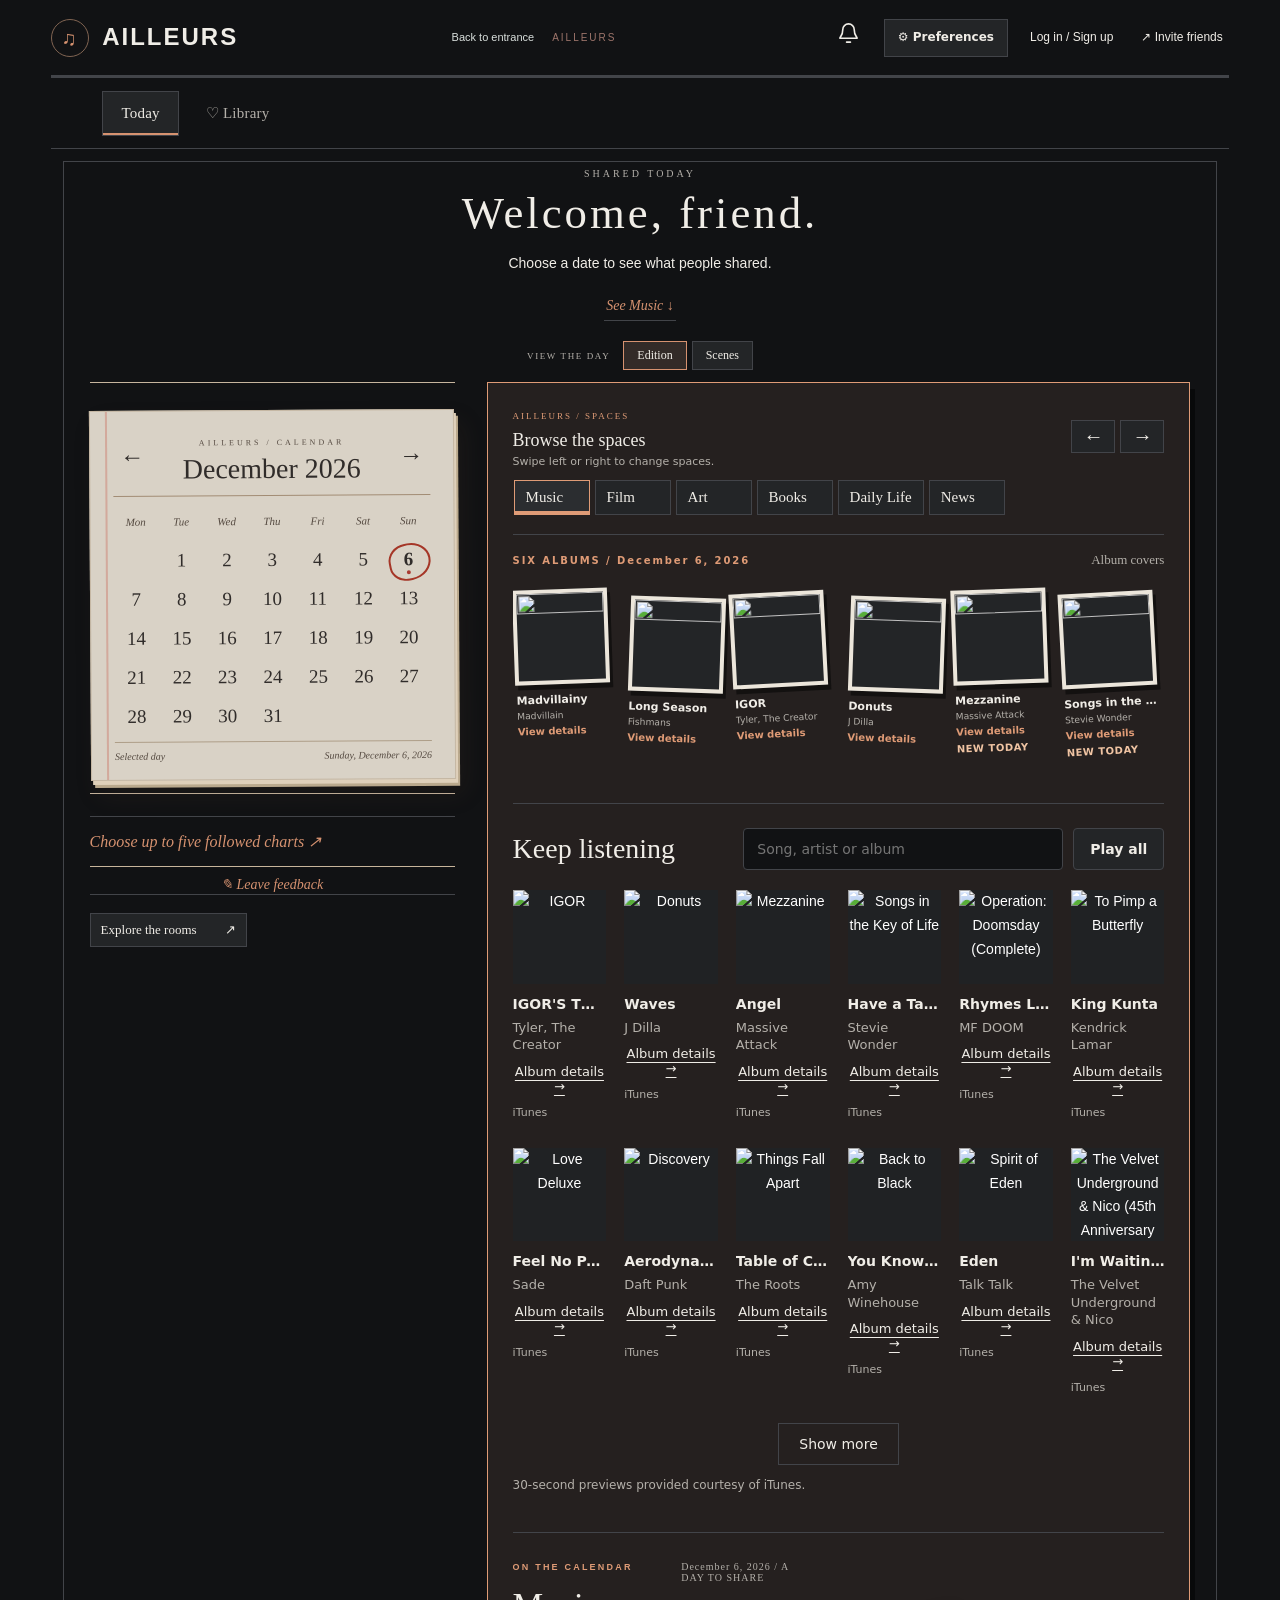
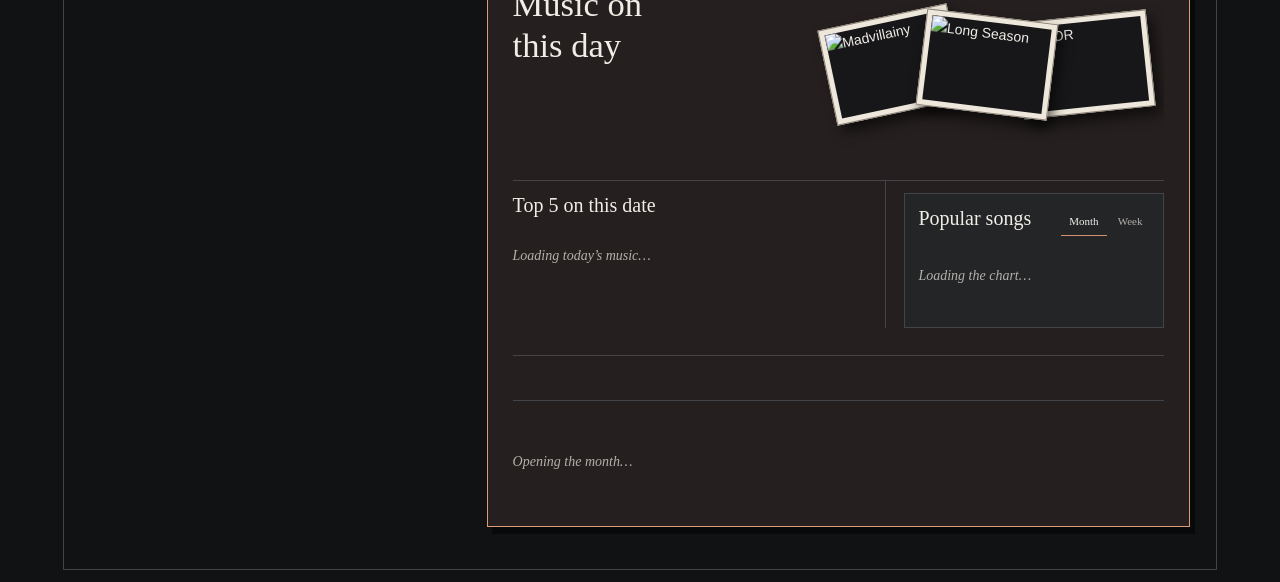
==== index.html @ 050ce7bd "Unify music video playback, retain reading controls, and fix Chinese recording search" ====
<!doctype html>
<html lang="en">
<head>
  <meta charset="UTF-8">
  <meta name="viewport" content="width=device-width,initial-scale=1">
  <meta name="theme-color" content="#130f0e">
  <meta name="description" content="AILLEURS：Share music and conversations today.">
  <title>AILLEURS</title>
  <link rel="stylesheet" href="src/style.css?v=20261029a">
  <link rel="stylesheet" href="src/community-v2.css?v=20261029b">
  <link rel="stylesheet" href="src/music-rooms.css?v=20261030a">
  <link rel="stylesheet" href="src/appearance.css?v=20261029c">
  <link rel="stylesheet" href="src/music-extras.css?v=20261030a">
  <link rel="stylesheet" href="src/site-tools.css?v=20261029f">
  <link rel="stylesheet" href="src/site-navigation.css?v=20261119g">
  <link rel="stylesheet" href="src/listen.css?v=20261118c">
  <link rel="stylesheet" href="src/editorial.css?v=20261101a">
  <link rel="stylesheet" href="src/dark.css?v=20261101c">
  <link rel="stylesheet" href="src/ink.css?v=20261107a">
<link rel="stylesheet" href="src/palette.css?v=20261119a">
  <link rel="stylesheet" href="src/editorial-detail.css?v=20261119g">
  <link rel="stylesheet" href="src/work-research.css?v=20261117a">
  <link rel="stylesheet" href="src/share-previews.css?v=20261118a">
  <link rel="stylesheet" href="src/news.css?v=20261117a">
  <link rel="stylesheet" href="src/music-refinements.css?v=20261120a">
</head>
<body>
  <div class="site-shell">
    <header class="header">
      <a class="brand" href="./" aria-label="AILLEURS home"><span class="brand-mark">♫</span><span>AILLEURS</span></a>
      <nav aria-label="Main navigation"><button id="space-select" class="nav-space" type="button">Back to entrance</button><span id="current-space-label">AILLEURS</span></nav>
      <div class="header-actions"><button class="notification-bell" id="notification-bell" type="button" aria-label="Notifications" title="Notifications"><span aria-hidden="true">♩</span><b id="notification-count" hidden>0</b></button><details class="site-preferences" id="site-preferences"><summary>⚙ Preferences</summary><div class="site-preferences-panel"><strong>Settings</strong><button class="quiet-action" id="preferences-account" type="button">Account &amp; playback</button><label class="site-language">Language <select id="site-language" aria-label="Website language"><option value="en">English</option><option value="zh">中文</option></select></label><button class="quiet-action" id="site-guide-open" type="button">How to use</button></div></details><button class="quiet-action" id="account-button" type="button">Log in / Sign up</button><button class="quiet-action" id="share-site" type="button">↗ <span>Invite friends</span></button></div>
    </header>
    <nav id="site-quick-nav" class="site-quick-nav" aria-label="Main sections"><button type="button" data-go="welcome">Today</button><button type="button" data-go="explore">♡ Library</button></nav>

    <section class="hero" aria-labelledby="hero-title">
      <div class="hero-copy">
        <p class="eyebrow"><span class="live-dot"></span> YOUR DAILY LISTENING ROOM</p>
        <h1 id="hero-title">Give today<br>its own song<span class="period">.</span></h1>
        <p>Choose a few songs each day and exchange a little feeling.<br>Together, turn ordinary days into an album.</p>
        <div class="hero-actions"><button id="open-upload" class="primary-button" type="button"><span>＋</span> Share a song <span>↗</span></button><a href="#today">Hear everyone’s day ↗</a></div>
        <span class="hero-caption">DAILY PICKS. HUMAN CONNECTIONS.</span>
      </div>
      <div class="hero-art" aria-hidden="true"><div class="turntable"><div class="turntable-top">AILLEURS / HIGH FIDELITY <span>STEREO ↗</span></div><div class="disc"><div class="disc-label"><small>EIGHT PER CHART · EVERY DAY</small><strong>AILLEURS</strong><small>33 ⅓ RPM</small></div></div><div class="tonearm"><i></i></div><div class="turntable-foot"><span>● EIGHT PER CHART. EVERY DAY.</span><span class="waveform">▁▃▆▂▇▂▄▆▂▃▅▁▅▇▃</span></div></div><div class="turntable-caption">● A few songs each, one shared day.</div></div>
    </section>

    <div class="ritual-bar"><span><i class="mini-disc"></i> OUR LITTLE LISTENING ROOM</span><p>One date, some friends, their favorite songs.</p><span>Updated daily · played again anytime ↗</span></div>

    <section id="welcome" class="welcome" aria-labelledby="welcome-title"><div class="welcome-heading"><p class="welcome-eyebrow">SHARED TODAY</p><h1 id="welcome-title">Welcome, <span id="welcome-name">friend</span>.</h1><p>Choose a date to see what people shared.</p><button id="jump-to-songs" class="jump-to-songs" type="button">See Music ↓</button><div class="display-mode-switch" role="group" aria-label="Choose display style"><span>VIEW THE DAY</span><button type="button" data-layout-choice="edition" aria-pressed="true">Edition</button><button type="button" data-layout-choice="scenes" aria-pressed="false">Scenes</button></div></div><div class="calendar-layout"><aside id="follow-chart-left" class="follow-chart-side" aria-label="First followed chart"></aside><div class="paper-calendar"><div class="paper-calendar-head"><button id="calendar-prev" type="button" aria-label="Previous month">←</button><div><small>AILLEURS / CALENDAR</small><h2 id="calendar-month"></h2></div><button id="calendar-next" type="button" aria-label="Next month">→</button></div><div id="calendar-grid" class="calendar-grid" aria-label="Choose a date"></div><div class="calendar-foot"><span>Selected day</span><span id="calendar-picked"></span></div></div><aside id="follow-chart-right" class="follow-chart-side" aria-label="Second followed chart"></aside></div><div id="calendar-day-preview" class="calendar-day-preview" aria-live="polite"></div><details id="calendar-follow-controls" class="calendar-follow-controls"></details><button id="calendar-feedback" class="calendar-feedback" type="button">✎ Leave feedback</button><button id="start-day" class="start-day" type="button">Explore the rooms <span>↗</span></button></section>
    <section id="taxi-lobby" class="taxi-lobby" aria-label="Choose a room" hidden><img src="taxi-driver.png" alt="Taxi Driver film still" class="taxi-image"><div class="taxi-shade"></div><div class="taxi-date"><small>AILLEURS / TODAY</small><strong id="lobby-date"></strong></div><div class="taxi-mirror"><small>CHOOSE A ROOM</small><button type="button" data-space="music">Music <span>Charts &amp; private groups ↗</span></button><button type="button" data-space="news">News <span>Recent stories ↗</span></button><button type="button" data-space="daily">Daily Life <span>Open the diary ↗</span></button><button type="button" data-space="film">Film <span>Open the screen ↗</span></button><button type="button" data-space="art">Art <span>Open the studio ↗</span></button><button type="button" data-space="books">Books <span>Open the shelf ↗</span></button></div><button id="lobby-settings" class="lobby-settings" type="button">⚙ Your entrance</button><div id="lobby-frame-credit" class="lobby-frame-credit"></div><button id="lobby-back" type="button" class="lobby-back">← Back to calendar</button></section>
    <section id="following-screen" class="collection-screen" aria-labelledby="following-title" hidden><div class="collection-heading"><small>YOUR AILLEURS</small><h1 id="following-title">Following</h1><p>People and charts you follow, with your own posts below.</p></div><div id="following-content" class="collection-content"></div></section>
    <section id="explore-screen" class="collection-screen" aria-labelledby="explore-title" hidden><div class="collection-heading"><small>YOUR MUSIC & THE WHOLE COLLECTION</small><h1 id="explore-title">Library</h1><p>Keep the songs you like, and browse every public share.</p></div><div id="explore-content" class="collection-content"></div></section>
    <section id="music-hub" class="music-hub" aria-labelledby="music-hub-title" hidden><div class="music-hub-heading"><div><small>MUSIC / THE INDEX</small><h1 id="music-hub-title">Music charts &amp; groups.</h1><p id="music-hub-date"></p><div class="music-hub-help">Open All Music, explore a category, or create a private group for your friends.</div></div><div class="hub-actions"><button id="hub-back" type="button">← Back to rooms</button><button id="hub-create-category" type="button">＋ New category</button><button id="hub-create-group" type="button">＋ Create a private group</button><button id="hub-join-group" type="button">Join with code ↗</button></div></div><div id="music-hub-total" class="music-hub-total"></div><div class="hub-middle-grid"><div id="music-hub-follows" class="music-hub-follows"></div><div id="music-hub-playlist" class="music-hub-playlist"></div></div><div id="music-hub-groups" class="music-hub-groups"></div><details id="music-hub-categories" class="music-hub-categories"><summary>Explore all music categories <span>＋</span></summary><div id="music-hub-category-grid" class="music-hub-category-grid"></div></details></section>
    <section id="playlists-screen" class="playlists-screen" aria-labelledby="playlists-title" hidden>
      <div class="playlist-heading"><div><small>AILLEURS / THE LONG PLAY</small><h1 id="playlists-title">Playlists stay.</h1><p>A collection for more than one day. Find a list, then copy any song into your own app.</p></div><div class="playlist-heading-actions"><button id="playlists-back" type="button">← Music charts</button><button id="playlist-create" type="button">＋ Share a playlist</button></div></div>
      <div id="playlist-filters" class="playlist-filters"></div><p id="playlist-status" class="playlist-status"></p><div id="playlist-list" class="playlist-list"></div>
      <div id="playlist-detail" class="playlist-detail" hidden></div>
    </section>
    <section id="music-gallery" class="music-gallery" aria-labelledby="music-gallery-title" hidden><div class="gallery-heading"><div><small>MUSIC / AILLEURS</small><h1 id="music-gallery-title">MUSIC SO GOOD,<br>EVEN DEVIL MAY CRY</h1><p id="music-gallery-date"></p></div><button id="music-back-lobby" type="button">← Back to rooms</button></div><div class="board-period" aria-label="Music chart period"><button id="music-period-today" class="selected" type="button">Today</button><button id="music-period-all" type="button">All-time</button></div><div id="music-top-visual" class="music-top-visual"></div><div id="music-top-rest" class="music-top-rest"></div><div class="gallery-actions"><button id="music-gallery-all" class="outline-button" type="button">View all songs today ↗</button><button id="music-gallery-post" class="primary-button" type="button">＋ Share a song</button></div></section>
    <section id="group-screen" class="group-screen" aria-labelledby="group-screen-title" hidden><div id="group-stage" class="group-stage"><div class="group-stage-shade"></div><div class="group-stage-content"><small>AILLEURS / PRIVATE MUSIC GROUP</small><h1 id="group-screen-title"></h1><p id="group-stage-date"></p><div class="group-stage-actions"><button id="group-back" type="button">← Music rooms</button><button id="group-copy-code" type="button">Copy group code</button><button id="group-art-open" type="button">Design this room</button><button id="group-playlists" type="button">Group playlists ↗</button></div></div></div><div class="group-board"><div class="group-board-heading"><div><small>ONLY MEMBERS CAN SEE THIS ROOM</small><h2 id="group-board-title">Today’s Top 3</h2></div><div class="group-board-actions"><div class="board-period" aria-label="Group chart period"><button id="group-period-today" class="selected" type="button">Today</button><button id="group-period-all" type="button">All-time</button></div><button id="group-toggle-list" type="button">View all songs ↗</button></div></div><div id="group-top-three" class="group-top-three"></div><div id="group-song-list" class="group-song-list" hidden></div><div class="gallery-actions"><button id="group-share-song" class="primary-button" type="button">＋ Share a song</button></div></div></section>
    <section id="forum-rank" class="forum-rank" aria-labelledby="forum-rank-title" hidden><div class="forum-heading"><div><small>FORUM / AILLEURS</small><h1 id="forum-rank-title">Today in conversation</h1><p id="forum-rank-date"></p></div><button id="forum-back-lobby" type="button">← Back to rooms</button></div><div id="forum-top-three" class="forum-top-three"></div><div class="gallery-actions"><button id="forum-rank-all" class="outline-button" type="button">View all forums today ↗</button><button id="forum-rank-post" class="primary-button" type="button">＋ Start a forum</button></div></section>

    <main id="today" class="content-layout">
      <section class="feed-section" aria-labelledby="feed-title">
        <div class="section-heading"><div><span class="kicker">TODAY'S COLLECTION</span><h2 id="feed-title">Today’s songs <span class="collection-dot">●</span></h2></div><div class="date-actions"><button id="previous-day" type="button" aria-label="Previous day">‹</button><input id="date" type="date" aria-label="Choose a date"><button id="next-day" type="button" aria-label="Next day">›</button></div></div>
        <div id="week-rail" class="week-rail" aria-label="Week dates"></div>
        <div class="feed-toolbar"><span><strong id="song-count">0</strong> <span id="song-count-unit">selected</span> <span class="divider">|</span> <span id="feed-subtitle">Songs with the most support today</span></span><label id="feed-search" class="search-box hidden">⌕ <input id="search" type="search" placeholder="Search songs / artists" aria-label="Search songs or artists"></label></div>
        <p id="status" class="status" role="status" aria-live="polite"></p>
        <div id="song-list" class="song-list"></div>
        <div class="feed-switch"><button id="show-all-songs" class="outline-button" type="button">View all songs today ↗</button><button id="show-top-songs" class="outline-button hidden" type="button">← Back to Top 5</button><button id="music-post" class="primary-button" type="button">＋ Share a song</button></div>
        <div id="empty" class="empty" hidden><div class="empty-record">♫</div><h3>No one has dropped the needle yet.</h3><p>Share a song you want everyone to hear today.</p><button id="open-upload-empty" class="outline-button" type="button">＋ Share a song</button></div>
      </section>
      <aside class="sidebar"><div class="side-card"><div class="side-heading">♫ <strong>About this room</strong><span>VOL. 001</span></div><p>Songs and conversations from this day.</p><div class="rule"><b>01</b><span>Eight songs per chart, per day.</span></div><div class="rule"><b>02</b><span>Just a title is enough to share.</span></div><div class="rule"><b>03</b><span>Listen, react, or join the conversation.</span></div></div><div class="side-card subtle"><strong>Share this day</strong><p>Send this page to a friend.</p><button id="share-date" class="outline-button" type="button">Copy today’s link ↗</button></div></aside>
    </main>

    <section id="generic-feed" class="generic-feed" aria-labelledby="generic-feed-title" hidden><div class="section-heading"><div><span id="generic-kicker" class="kicker">TODAY ON DISPLAY</span><h2 id="generic-feed-title">Today’s picks</h2></div><div class="date-actions"><button id="generic-previous-day" type="button" aria-label="Previous day">‹</button><input id="generic-date" type="date" aria-label="Choose a date"><button id="generic-next-day" type="button" aria-label="Next day">›</button></div></div><div id="generic-week-rail" class="week-rail" aria-label="Week dates"></div><div class="generic-toolbar"><span id="generic-count">0 posts</span><span id="generic-sort-note">Ranked by support today</span></div><p id="generic-status" class="status" role="status"></p><div id="generic-list" class="generic-list"></div><div id="generic-empty" class="generic-empty" hidden><strong>Be the first to share today.</strong><p>Only a title is required. A photo and note are optional.</p></div><div class="generic-actions"><button id="generic-all" class="outline-button" type="button">View all posts today ↗</button><button id="generic-top" class="outline-button" type="button" hidden>← Back to today’s Top</button><button id="generic-post" class="primary-button" type="button">＋ Share something</button></div></section>
    <button id="floating-post" class="floating-post" type="button" hidden>＋ Post</button>

    <section id="how" class="how"><p class="kicker">HOW IT WORKS</p><h2>One song can mark a day.</h2><div class="how-grid"><div><b>01 / Sign up</b><p>Set a six-digit ID, password, and nickname; log in with them on another device.</p></div><div><b>02 / Share</b><p>Only the title is required. Add audio, a link, a photo, or a note if you like.</p></div><div><b>03 / Connect</b><p>Friends can comment, share photos, or use six reactions.</p></div></div></section>
    <footer><span>AILLEURS</span><span>Respect creators and platform licenses · Free storage is limited</span></footer>
  </div>

  <dialog id="auth-dialog" aria-labelledby="auth-title"><form id="auth-form"><div class="dialog-head"><div><p class="kicker">YOUR LISTENING IDENTITY</p><h2 id="auth-title">Join AILLEURS</h2></div><button id="close-auth" type="button" aria-label="Close sign-up">×</button></div><p class="dialog-intro">Choose a six-digit ID, password, and nickname. Use the same ID and password on another device. Passwords cannot be recovered by email.</p><div class="auth-tabs"><button id="show-signup" type="button" class="selected">Sign up</button><button id="show-signin" type="button">Log in</button></div><label id="nickname-field">Nickname<input name="nickname" maxlength="30" placeholder="What should friends call you?"></label><label>Six-digit ID<input name="login_id" inputmode="numeric" pattern="[0-9]{6}" required maxlength="6" autocomplete="username" placeholder="For example, 083527"></label><label>Password<input name="password" type="password" required minlength="8" autocomplete="new-password" placeholder="At least 8 characters; keep it safe"></label><p id="auth-error" class="form-error" role="alert"></p><div class="form-actions"><button id="submit-auth" class="primary-button" type="submit">Create account ↗</button></div></form></dialog>
  <dialog id="profile-dialog" aria-labelledby="profile-title"><form id="profile-form"><div class="dialog-head"><div><p class="kicker">YOUR ACCOUNT</p><h2 id="profile-title">Your profile</h2></div><button id="close-profile" type="button" aria-label="Close">×</button></div><label>Nickname<input name="nickname" required maxlength="30" placeholder="What should friends call you?"></label><label>Preferred music service<select name="preferred_platform"><option value="soundcloud">SoundCloud</option><option value="qq">QQ Music</option><option value="netease">NetEase Music / 网易云</option><option value="spotify">Spotify</option><option value="apple">Apple Music</option></select></label><p class="dialog-intro">Your choice appears beside YouTube and Bilibili when you browse songs.</p><p id="profile-error" class="form-error" role="alert"></p><div class="form-actions"><button id="sign-out" class="ghost-button" type="button">Log out</button><button id="save-profile" class="primary-button" type="submit">Save changes ↗</button></div></form></dialog>
  <dialog id="upload-dialog" aria-labelledby="dialog-title"><form id="upload-form"><div class="dialog-head"><div><p class="kicker">ADD TO TODAY'S COLLECTION</p><h2 id="dialog-title">Share a song</h2></div><button id="close-dialog" type="button" aria-label="Close">×</button></div><p class="dialog-intro">Eight songs per category and language chart each day. Only the title is required.</p><label>Song title<input name="title" required maxlength="100" placeholder="A song for today"></label><label>Artist<input name="artist" maxlength="100" placeholder="Singer / creator"></label><label>Album<input name="album" maxlength="120" placeholder="Album or single"></label><label>Your note<textarea name="note" maxlength="500" rows="3" placeholder="Add a thought, or edit the suggested context"></textarea></label><details class="upload-genres"><summary>Music categories (optional · choose up to 3)</summary><p>Leave this alone for Other. A song can appear in more than one chart.</p><div class="genre-check-grid"><label><input type="checkbox" name="genres" value="pop"> Pop</label><label><input type="checkbox" name="genres" value="rock"> Rock</label><label><input type="checkbox" name="genres" value="hiphop"> Hip-Hop &amp; Rap</label><label><input type="checkbox" name="genres" value="electronic"> Electronic</label><label><input type="checkbox" name="genres" value="rnb"> R&amp;B / Soul</label><label><input type="checkbox" name="genres" value="jazz"> Jazz</label><label><input type="checkbox" name="genres" value="classical"> Classical</label><label><input type="checkbox" name="genres" value="soundtrack"> Soundtrack</label><label><input type="checkbox" name="genres" value="chinese"> Chinese Music</label><label><input type="checkbox" name="genres" value="instrumental"> Instrumental</label><label><input type="checkbox" name="genres" value="folk"> Folk</label><label><input type="checkbox" name="genres" value="kpop"> K-Pop</label><label><input type="checkbox" name="genres" value="indie"> Indie</label><label><input type="checkbox" name="genres" value="other" checked> Other</label></div></details><label>Language chart<select name="language"><option value="other_language">Other languages</option><option value="mandarin">Chinese</option><option value="english">English</option><option value="japanese">Japanese</option><option value="korean">Korean</option></select></label><div class="source-choice"><label><input type="radio" name="source" value="none" checked> Title only</label><label><input type="radio" name="source" value="file"> Upload audio</label><label><input type="radio" name="source" value="link"> Music or video link</label></div><div id="file-field" class="file-field hidden"><label>Audio file<input id="audio-file" type="file" name="file" accept="audio/mpeg,audio/mp4,audio/x-m4a,audio/ogg,audio/wav,audio/webm,.mp3,.m4a,.ogg,.wav,.webm"></label><small>Maximum 8 MB.</small></div><label id="link-field" class="hidden">Public music or video link<input type="url" name="url" placeholder="https://…"></label><label>Video to show here (YouTube or Bilibili; optional)<input type="url" name="video_url" placeholder="https://www.youtube.com/watch?v=…"></label><label>Cover or photo (optional; still images up to 15 MB, compressed before upload)<input type="file" name="cover" accept="image/jpeg,image/png,image/webp,image/gif"></label><p class="dialog-intro">Only upload audio and images you have permission to share publicly. GIFs must be under 1 MB.</p><p id="form-error" class="form-error" role="alert"></p><div class="form-actions"><button id="cancel-dialog" class="ghost-button" type="button">Cancel</button><button id="submit-song" class="primary-button" type="submit">Share</button></div></form></dialog>
  <dialog id="generic-post-dialog" aria-labelledby="generic-post-title"><form id="generic-post-form"><div class="dialog-head"><div><p class="kicker">ADD TO AILLEURS</p><h2 id="generic-post-title">Share</h2></div><button id="generic-post-close" type="button" aria-label="Close">×</button></div><p class="dialog-intro">Up to three forum posts per day. Only the title is required.</p><label id="generic-type-field" class="hidden">Post type<select name="post_type"><option value="question">Question</option><option value="discussion">Discussion</option><option value="debate">Debate</option></select></label><label><span id="generic-title-label">Name / title</span><input name="title" required maxlength="100" placeholder="Give this post a title"></label><label><span id="generic-creator-label">Creator (optional)</span><input name="creator" maxlength="100"></label><label>Note (optional)<textarea name="body" maxlength="2000" rows="5" placeholder="A title is enough; add your thoughts if you like"></textarea></label><label>Photo or meme (optional)<input name="image" type="file" accept="image/jpeg,image/png,image/webp,image/gif"></label><label>Related link (optional)<input name="source_url" type="url" placeholder="https://…"></label><p class="dialog-intro">Still images up to 15 MB are compressed before upload; GIFs must be under 1 MB. Share only content you have permission to post.</p><p id="generic-post-error" class="form-error" role="alert"></p><div class="form-actions"><button id="generic-post-cancel" type="button" class="ghost-button">Cancel</button><button id="generic-post-submit" type="submit" class="primary-button">Publish post ↗</button></div></form></dialog>
  <dialog id="generic-discussion-dialog" class="discussion-dialog" aria-labelledby="discussion-title"><div class="discussion-dialog-shell"><button id="generic-discussion-close" class="discussion-close" type="button" aria-label="Close discussion">×</button><div id="generic-discussion-body"></div></div></dialog>
  <dialog id="feedback-dialog" aria-labelledby="feedback-title"><form id="feedback-form"><div class="dialog-head"><div><p class="kicker">A NOTE TO AILLEURS</p><h2 id="feedback-title">Leave feedback</h2></div><button id="feedback-close" type="button" aria-label="Close feedback">×</button></div><p class="dialog-intro">Tell us what should feel better here. Your note is visible only to the site owner.</p><label>Your idea<textarea name="message" required minlength="3" maxlength="1000" rows="5" placeholder="What would you change or add?"></textarea></label><p id="feedback-error" class="form-error" role="alert"></p><div class="form-actions"><button id="feedback-cancel" class="ghost-button" type="button">Cancel</button><button id="feedback-submit" class="primary-button" type="submit">Send feedback ↗</button></div></form></dialog>
  <dialog id="music-discussion-dialog" class="discussion-dialog" aria-label="Song discussion"><div class="discussion-dialog-shell"><button id="music-discussion-close" class="discussion-close" type="button" aria-label="Close discussion">×</button><div id="music-discussion-body"></div></div></dialog>
  <div id="toast" class="toast" role="status" aria-live="polite"></div>
  <script src="config.js"></script>
  <script defer src="vendor/supabase.js"></script>
  <script defer src="src/main.js?v=20261119h"></script>
  <script defer src="src/music-search.js?v=20261120a"></script>
  <script defer src="src/music-video-player.js?v=20261120a"></script>
  <script defer src="src/music-catalog.js?v=20261120a"></script>
  <script defer src="src/music-composer.js?v=20261120a"></script>
  <script defer src="src/music-videos.js?v=20261120a"></script>
  <script defer src="src/listen.js?v=20261120a"></script>
  <script defer src="src/link-enrichment.js?v=20261120a"></script>
  <script defer src="src/song-research.js?v=20261120a"></script>
  <script defer src="src/song-photo-picker.js?v=20261119d"></script>
  <script defer src="src/work-research.js?v=20261117a"></script>
  <script defer src="src/share-previews.js?v=20261118a"></script>
  <script defer src="src/community-v2.js?v=20261120a"></script>
  <script defer src="src/social.js?v=20261118c"></script>
  <script defer src="src/music-rooms.js?v=20261117b"></script>
  <script defer src="src/appearance.js?v=20261109e"></script>
  <script defer src="src/playlists.js?v=20261109a"></script>
  <script defer src="src/notifications.js?v=20261030a"></script>
  <script defer src="src/categories.js?v=20261029f"></script>
  <script defer src="src/author-tools.js?v=20261118c"></script>
  <script defer src="src/site-language.js?v=20261117a"></script>
  <script defer src="src/site-guide.js?v=20261029f"></script>
  <script defer src="src/editorial-covers.js?v=20261119a"></script>
  <script defer src="src/album-themes.js?v=20261119d"></script>
  <script defer src="src/news.js?v=20261117e"></script>
  <script defer src="src/site-navigation.js?v=20261119h"></script>
  <script defer src="src/editorial-stories.js?v=20261119g"></script>
  <script defer src="src/editorial-detail.js?v=20261120a"></script>
</body>
</html>
---- src/style.css ----
:root{--bg:#101410;--panel:#192019;--panel2:#20291d;--line:#364331;--text:#edf0df;--muted:#a5af99;--accent:#d4e79c;--accent2:#9aae73;--serif:Georgia,"Noto Serif SC","Songti SC",serif}*{box-sizing:border-box}html{scroll-behavior:smooth}body{margin:0;background:radial-gradient(ellipse 52% 35% at 84% 23%,#2b362615,transparent 80%),var(--bg);color:var(--text);font:14px/1.7 Arial,"PingFang SC","Microsoft YaHei",sans-serif}button,input,textarea{font:inherit}button{cursor:pointer}button:disabled{opacity:.5;cursor:wait}a{color:inherit;text-decoration:none}a:hover,button:hover{color:var(--accent)}a:focus-visible,button:focus-visible,input:focus-visible,textarea:focus-visible{outline:2px solid var(--accent);outline-offset:3px}.site-shell{max-width:1470px;margin:auto;padding:0 clamp(20px,5.2vw,80px)}.header{height:88px;display:flex;align-items:center;justify-content:space-between;border-bottom:1px solid #82957535;gap:24px}.brand{display:flex;gap:13px;align-items:center;font-size:24px;font-weight:700;letter-spacing:2px;line-height:1.1;white-space:nowrap}.brand small{display:block;font-size:9px;font-weight:400;letter-spacing:2.8px;margin-top:5px}.brand-mark{width:38px;height:38px;border:1px solid var(--accent2);border-radius:50%;display:grid;place-items:center;color:var(--accent);font-size:20px}.header nav{height:100%;display:flex;align-items:center;gap:48px;font-size:12px}.header nav a{height:100%;display:flex;align-items:center;color:#b4bbaa;position:relative}.header nav a.active{color:var(--text)}.header nav a.active:after{content:"";position:absolute;bottom:0;left:30%;right:30%;height:3px;background:var(--accent)}.quiet-action{background:none;border:0;color:#c3ccbb;font-size:12px;white-space:nowrap}.hero{min-height:450px;display:grid;grid-template-columns:1fr 1fr;align-items:center;gap:28px;padding:52px 8px 58px}.eyebrow,.kicker{font-size:9px;letter-spacing:2.2px;color:var(--accent);font-weight:600}.eyebrow{display:flex;align-items:center;gap:9px}.live-dot{width:6px;height:6px;border-radius:50%;background:var(--accent);box-shadow:0 0 0 5px #d4e79c0d}.hero h1{font:500 clamp(42px,4.1vw,62px)/1.45 var(--serif);letter-spacing:2px;margin:26px 0 18px}.period{color:#7f976c}.hero-copy>p:not(.eyebrow){font-size:13px;color:#aab6a2;line-height:2;letter-spacing:.7px}.hero-actions{display:flex;align-items:center;gap:23px;margin-top:27px}.primary-button{border:1px solid #e2efa9;background:var(--accent);color:#1b2916;border-radius:5px;padding:13px 20px;display:inline-flex;align-items:center;justify-content:center;gap:14px;font-size:12px;font-weight:600;box-shadow:0 6px 24px #d4e79c17}.primary-button:hover{background:#e1efb2;color:#182415;transform:translateY(-1px)}.hero-actions>a{font-size:11px;color:#b9c7a6}.hero-caption{display:block;margin-top:22px;font-size:8px;letter-spacing:2px;color:#7e9073}.hero-art{height:350px;display:flex;align-items:center;justify-content:center;position:relative}.turntable{width:min(100%,480px);height:310px;background:linear-gradient(140deg,#303731,#171e1b 74%);border:1px solid #53604a65;border-radius:13px;box-shadow:18px 27px 50px #0009,inset 0 0 50px #ffffff08;transform:rotate(-7deg);position:relative}.turntable-top,.turntable-foot{position:absolute;left:22px;right:22px;color:#b3b9aa;font-size:6px;letter-spacing:2px;display:flex;justify-content:space-between}.turntable-top{top:18px}.turntable-foot{bottom:16px}.turntable-foot span:first-child{color:var(--accent)}.waveform{color:#adc488;letter-spacing:3px;font-size:15px;line-height:10px}.disc{width:245px;height:245px;border-radius:50%;position:absolute;left:40px;top:34px;background:repeating-radial-gradient(circle,#252d27 0,#252d27 1px,#121a16 2px,#242e25 3px);box-shadow:0 10px 20px #0007,inset 0 0 20px #0008;display:grid;place-items:center;animation:turn 18s linear infinite}.disc-label{height:89px;width:89px;border-radius:50%;background:#d7e59d;color:#25351e;display:flex;flex-direction:column;justify-content:center;align-items:center;gap:4px}.disc-label strong{font:23px var(--serif)}.disc-label small{font-size:5px;letter-spacing:1px}.tonearm{width:15px;height:150px;border-radius:9px;background:linear-gradient(90deg,#566151,#d2d8c2,#84917d);position:absolute;right:86px;top:52px;transform:rotate(17deg);transform-origin:top}.tonearm:before{content:"";position:absolute;height:42px;width:42px;border-radius:50%;background:radial-gradient(circle,#78906e 0 24%,#253426 26% 52%,#5b6c55 54%);top:-17px;left:-14px}.tonearm i{width:19px;height:27px;position:absolute;bottom:-3px;left:-2px;background:#465b3f;border:1px solid #afc391;border-radius:3px;transform:rotate(15deg)}.turntable-caption{position:absolute;bottom:-3px;left:22px;color:#9bb186;font-size:9px;letter-spacing:1px}.ritual-bar{display:flex;align-items:center;justify-content:space-between;gap:16px;padding:20px 0;border-top:1px solid #82957535;border-bottom:1px solid #82957535}.ritual-bar span{font-size:8px;letter-spacing:1.6px;color:#adbf9c}.ritual-bar p{font:13px var(--serif);letter-spacing:1px;color:#b9c6ab;margin:0}.mini-disc{display:inline-block;height:18px;width:18px;border-radius:50%;border:5px solid #b2c58c;outline:1px solid #b2c58c;outline-offset:2px;vertical-align:middle;margin-right:9px}.content-layout{display:grid;grid-template-columns:minmax(0,1fr) 278px;gap:43px;padding:45px 0 70px}.feed-section{min-width:0}.section-heading{display:flex;align-items:flex-end;justify-content:space-between;gap:20px}.section-heading h2{font:500 27px var(--serif);margin:10px 0 0}.collection-dot{font:8px Arial;color:var(--accent2);vertical-align:middle}.date-actions{display:flex;align-items:center;gap:8px}.date-actions button{border:0;background:#1d271b;color:#c6d4b1;border-radius:4px;height:30px;width:30px;font-size:20px}.date-actions input{background:#172016;color:#d9e5ce;border:1px solid #55674b;border-radius:4px;padding:7px;font-size:11px;color-scheme:dark}.week-rail{display:grid;grid-template-columns:repeat(7,1fr);gap:7px;margin:22px 0}.day-tile{background:#192218;border:1px solid #4b5e424d;border-radius:5px;min-height:78px;color:#c6d4b9;padding:10px 3px;display:flex;flex-direction:column;align-items:center;justify-content:center}.day-tile small{font-size:9px;color:#98ad88}.day-tile strong{font:22px Georgia}.day-tile.selected{background:#d0e298;color:#20331a;border-color:#d0e298}.day-tile.selected small{color:#4d603d}.feed-toolbar{display:flex;justify-content:space-between;align-items:center;border-bottom:1px solid #82957535;padding-bottom:15px;color:#93a286;font-size:10px;gap:15px}.feed-toolbar strong{color:#d9e9c5}.divider{margin:0 8px}.search-box{display:flex;align-items:center;gap:7px;color:#a6ba8c}.search-box input{border:0;background:transparent;color:#d9e9c5;width:150px;font-size:11px}.search-box input::placeholder{color:#8fa581}.status{color:#a9c18b;font-size:10px;margin:12px 0;min-height:15px}.song-list{display:grid;grid-template-columns:repeat(2,minmax(0,1fr));gap:16px}.song-card{border:1px solid #7587653d;border-radius:9px;background:linear-gradient(150deg,#1b2619,#141c16);padding:15px;min-width:0;box-shadow:0 10px 25px #0002}.song-art{height:178px;border-radius:5px;display:grid;place-items:center;position:relative;overflow:hidden;background:linear-gradient(135deg,#bacb97,#667e54);color:#26371f}.song-art.tone-1{background:linear-gradient(135deg,#c7c9a2,#747e61)}.song-art.tone-2{background:linear-gradient(135deg,#b7cfca,#4b7770)}.song-art.tone-3{background:linear-gradient(135deg,#d0b8a1,#805d4c)}.song-art:before{content:"";position:absolute;width:170px;height:170px;border:2px solid #ffffff45;border-radius:50%;right:-35px;top:-35px;box-shadow:0 0 0 20px #ffffff12,0 0 0 42px #ffffff0a}.song-art b{font:50px var(--serif);z-index:1}.song-meta{padding:13px 1px 4px}.song-meta h3{font:22px var(--serif);margin:0 0 4px;white-space:nowrap;text-overflow:ellipsis;overflow:hidden}.song-meta p{margin:0;font-size:11px;color:#a7bb91}.song-note{color:#c2d0b5;font-size:11px;line-height:1.75;margin:13px 0;min-height:18px}.song-meta small{font-size:9px;color:#8fa480}.song-player{width:100%;height:38px;margin:10px 0 4px;filter:sepia(.65) hue-rotate(35deg)}.open-link{display:inline-block;margin:10px 0;color:#cfe2a6;font-size:11px}.card-bottom{border-top:1px solid #75876539;padding-top:12px;margin-top:11px;display:flex;gap:8px;justify-content:space-between;align-items:center}.reaction-row{display:flex;gap:5px;flex-wrap:wrap}.reaction{border:1px solid #9db87936;border-radius:5px;background:#293a24;color:#d3e8b5;min-height:30px;padding:3px 6px;font-size:12px}.reaction.chosen{border-color:#d7ecaa;background:#4e683d}.reaction span{font-size:9px;margin-left:2px}.card-bottom>.share-song{border:0;background:none;color:#a9c891;font-size:18px}.empty{border:1px dashed #647b5759;border-radius:8px;margin-top:15px;min-height:280px;text-align:center;display:flex;flex-direction:column;align-items:center;justify-content:center;background:#1b251927}.empty[hidden]{display:none}.empty-record{height:58px;width:58px;background:repeating-radial-gradient(circle,#253527 0,#253527 2px,#344a31 3px,#1b2e1b 4px);border-radius:50%;display:grid;place-items:center;color:#d5e7ab;font-size:18px}.empty h3{font:21px var(--serif);margin:18px 0 2px}.empty p{font-size:11px;color:#a6b699}.outline-button{border:1px solid #8fa9776b;border-radius:5px;background:#1c2819;color:#d7e8b9;padding:9px 13px;font-size:10px}.sidebar{border-left:1px solid #82957535;padding-left:25px}.side-card{margin-bottom:28px}.side-heading{display:flex;align-items:center;gap:9px;color:#d6e6c2;font-size:14px}.side-heading span{margin-left:auto;font-size:8px;letter-spacing:1px;color:#8aa174}.side-card p{font-size:11px;color:#9bac8c;line-height:1.9}.rule{display:flex;align-items:center;gap:12px;border-top:1px solid #61775337;padding:11px 0;font-size:10px;color:#c4d3b2}.rule b{color:#aeca86;font-size:9px}.side-card.subtle{background:#1d281b;border:1px solid #6e845b44;padding:19px;border-radius:7px}.side-card.subtle strong{font:16px var(--serif)}.side-card.subtle .outline-button{width:100%}.how{border-top:1px solid #82957535;padding:50px 0 70px}.how h2{font:27px var(--serif);margin:8px 0 28px}.how-grid{display:grid;grid-template-columns:repeat(3,1fr);gap:30px}.how-grid>div{border-top:1px solid #738b653f;padding-top:13px}.how-grid b{font-size:10px;color:#c7dcaa}.how-grid p{font-size:11px;color:#9fb38e}footer{border-top:1px solid #82957535;display:flex;justify-content:space-between;padding:24px 0 40px;color:#809673;font-size:9px;letter-spacing:1px}dialog{width:min(92vw,520px);border:1px solid #7f986756;border-radius:11px;background:#19241a;color:var(--text);padding:0;box-shadow:0 25px 90px #000b}dialog::backdrop{background:#080d08dc;backdrop-filter:blur(5px)}dialog form{padding:30px}.dialog-head{display:flex;justify-content:space-between;align-items:flex-start}.dialog-head h2{font:28px var(--serif);margin:6px 0}.dialog-head button{border:0;background:none;color:#c9d7be;font-size:27px}.dialog-intro{font-size:11px;color:#a9ba9b}.dialog-head .kicker{margin:0}form>label{display:block;font-size:11px;color:#c9d8b9;margin:16px 0}form>label input,form>label textarea,.file-field input{display:block;width:100%;border:1px solid #6d825d66;background:#0f180e;border-radius:5px;color:#e2edd7;margin-top:7px;padding:10px;font-size:12px;resize:vertical}form input::placeholder,form textarea::placeholder{color:#829573}.source-choice{display:flex;gap:20px;margin:20px 0;color:#cbdcb8;font-size:11px}.source-choice label{display:flex;align-items:center;gap:5px}.file-field{background:#24311f;border:1px dashed #91a57865;padding:12px;border-radius:6px}.file-field label{font-size:11px}.file-field small{font-size:9px;color:#a3b892}.hidden{display:none!important}.consent{display:flex;gap:8px;align-items:flex-start}.consent input{width:auto;display:inline-block;margin-top:3px}.form-error{color:#ffd0b1;font-size:11px;min-height:16px}.form-actions{display:flex;justify-content:flex-end;gap:10px}.ghost-button{border:0;background:none;color:#bbcaaa;font-size:11px}.toast{position:fixed;bottom:20px;left:50%;transform:translate(-50%,20px);background:#d7e8ab;color:#22311a;padding:10px 17px;border-radius:5px;font-size:11px;box-shadow:0 7px 35px #0006;opacity:0;pointer-events:none;transition:.2s;z-index:5}.toast.show{opacity:1;transform:translate(-50%,0)}@keyframes turn{to{transform:rotate(360deg)}}@media(max-width:940px){.hero{grid-template-columns:1fr .85fr}.turntable{transform:rotate(-7deg) scale(.85);transform-origin:left center}.content-layout{gap:24px;grid-template-columns:1fr 230px}.song-list{grid-template-columns:1fr 1fr}}@media(max-width:700px){.site-shell{padding:0 20px}.header{height:73px}.header nav{gap:16px;font-size:10px}.header nav a:last-child{display:none}.quiet-action span{display:none}.hero{grid-template-columns:1fr;padding:36px 0 25px;gap:5px}.hero h1{font-size:43px}.hero-art{height:290px}.turntable{width:335px;height:230px;transform:rotate(-6deg) scale(1);margin:auto}.disc{height:176px;width:176px;left:25px;top:28px}.disc-label{height:67px;width:67px}.disc-label strong{font-size:18px}.disc-label small{font-size:4px}.tonearm{right:48px;top:44px;height:105px;width:12px}.turntable-caption{bottom:0}.ritual-bar p{font-size:9px}.ritual-bar span:last-child{display:none}.content-layout{grid-template-columns:1fr;padding-top:32px}.sidebar{border:0;border-top:1px solid #82957535;padding:25px 0 0}.song-list{grid-template-columns:1fr 1fr}.how-grid{gap:14px}}@media(max-width:500px){.brand{font-size:20px}.header nav a{font-size:9px}.hero h1{font-size:39px}.hero-copy>p:not(.eyebrow){font-size:11px}.hero-actions{gap:13px}.hero-actions>a{font-size:9px}.primary-button{padding:11px 13px;font-size:10px}.week-rail{gap:3px}.day-tile{min-height:68px}.day-tile strong{font-size:18px}.day-tile small{font-size:8px}.section-heading h2{font-size:23px}.date-actions{gap:2px}.date-actions input{width:109px;font-size:8px;padding:7px 3px}.song-list{grid-template-columns:1fr}.song-art{height:195px}.ritual-bar span:first-child{font-size:6px}.how-grid{grid-template-columns:1fr}.feed-toolbar{align-items:flex-start}.search-box input{width:120px}}@media(prefers-reduced-motion:reduce){.disc{animation:none}*,*:before,*:after{scroll-behavior:auto!important;transition:none!important}}

/* Account, photo, and conversation controls */
.header-actions{display:flex;align-items:center;gap:16px}
.auth-tabs{display:flex;gap:8px;margin:20px 0 8px}
.auth-tabs button{border:1px solid #70876170;background:#1f2b1c;color:#c8d9ba;padding:8px 16px;border-radius:5px}
.auth-tabs button.selected{background:var(--accent);color:#1b2916}
.song-art.has-image:before{display:none}
.song-art img{width:100%;height:100%;object-fit:cover}
.song-meta .song-byline{margin:0 0 4px;font-size:11px;color:#a7bb91}
.comment-section{border-top:1px solid #75876539;margin-top:14px;padding-top:11px}
.comment-heading{font-size:10px;color:#b9ccaa;letter-spacing:.5px;margin-bottom:9px}
.comment-list{display:grid;gap:9px;margin-bottom:11px}
.comment{border-left:2px solid #78935f;padding-left:9px;font-size:11px;color:#d5e0cb}
.comment strong{color:#d7e9b7;font-size:10px;margin-right:6px}
.comment time{font-size:9px;color:#879f78}
.comment p{margin:3px 0 0;white-space:pre-wrap;overflow-wrap:anywhere}
.comment img{display:block;max-width:100%;max-height:210px;object-fit:contain;border-radius:5px;margin-top:7px}
.comment-empty{font-size:10px;color:#8fa480}
.comment-form textarea{width:100%;resize:vertical;min-height:56px;border:1px solid #6d825d66;background:#0f180e;border-radius:5px;color:#e2edd7;padding:9px;font-size:11px}
.comment-form .comment-actions{display:flex;justify-content:space-between;align-items:center;gap:8px;margin-top:7px}
.comment-form input[type=file]{width:min(160px,100%);font-size:9px;color:#a5ba96}
.comment-form button{border:1px solid #9db87955;background:#293a24;color:#d3e8b5;border-radius:5px;padding:7px 10px;font-size:10px;white-space:nowrap}
.comment-error{font-size:10px;color:#ffd0b1;min-height:15px}
@media(max-width:700px){.header-actions{gap:4px}.header-actions .quiet-action{font-size:10px}.comment-form .comment-actions{align-items:flex-start}}
dialog{max-height:90vh;overflow:auto}
@media(max-width:500px){.header nav{display:none}.header{gap:10px}.header-actions{margin-left:auto}.header-actions .quiet-action{font-size:10px}}
.song-rank{grid-column:1/-1;padding:9px 14px;border-bottom:1px solid #718c5b36;color:#d5e8ad;font-size:10px;font-weight:700;letter-spacing:.08em}
.feed-switch{display:flex;justify-content:center;gap:10px;padding:20px 0 6px}
.feed-switch .outline-button{font-size:12px;padding:11px 18px}
---- src/community-v2.css ----
/* DAYTONE's five-room gallery. The large cover typography is an entrance, not a mask over the artwork. */
:root{--paper:#f6efe7;--ink:#321d1b;--red:#d52d17;--wine:#340e12;--gold:#af783a;--category-accent:#b3291c}
body{background:var(--wine);color:var(--ink)}
body[data-space="daily"]{--category-accent:#aa6048}body[data-space="forum"]{--category-accent:#284b67}body[data-space="film"]{--category-accent:#7d2d36}body[data-space="art"]{--category-accent:#315b7c}
.site-shell{background:var(--paper);min-height:100vh;box-shadow:0 0 90px #1804079e}
.header{border-color:#4c232536;height:76px}.brand{color:var(--wine)}.brand-mark{border-color:var(--wine);color:var(--wine)}.header nav{gap:14px}.header nav span{font-size:11px;color:#755b50}.nav-space{background:none;border:0;border-bottom:1px solid var(--red);color:var(--red);font-size:12px;padding:5px 0}.quiet-action{color:#633f3a}.header .quiet-action:hover{color:var(--red)}
.hero,.ritual-bar,.how,footer{display:none}
body:not([data-screen="landing"]) #space-gallery{display:none}
body:not([data-screen="cover"]) #category-cover{display:none}
body:not([data-screen="feed"]) #today,body:not([data-screen="feed"]) #generic-feed{display:none}
body:not([data-space="music"]) #today,body[data-space="music"] #generic-feed{display:none!important}
.space-gallery{padding:42px 0 72px}.gallery-intro{max-width:800px;margin-bottom:28px}.gallery-intro .kicker{color:var(--red)}.gallery-intro h1{font:normal clamp(36px,5vw,62px)/1.1 Didot,"Bodoni 72",Georgia,serif;letter-spacing:-.05em;margin:9px 0}.gallery-intro p:last-child{font-size:13px;color:#745d53}
.space-grid{display:grid;grid-template-columns:repeat(2,minmax(0,1fr));gap:18px}.space-card{border:1px solid #aa8c72;background:#fffaf4;padding:0;text-align:left;color:var(--wine);overflow:hidden;box-shadow:0 9px 24px #3c1a1720;transition:transform .3s,box-shadow .3s}.space-card:first-child{grid-column:1/-1}.space-card:hover{transform:translateY(-3px);box-shadow:0 16px 34px #3c1a1735}.space-card-art{height:180px;position:relative;overflow:hidden;background:#301318}.space-card:first-child .space-card-art{height:240px}.space-card-art>img{width:100%;height:100%;object-fit:cover;filter:blur(1.5px) saturate(.85)}.space-card-art.music-art{display:grid;grid-template-columns:repeat(3,1fr)}.space-card-art.music-art>img{min-width:0}.space-card-art:after{content:"";position:absolute;inset:0;background:linear-gradient(0deg,#26090b72,transparent 55%)}.space-card-number{position:absolute;top:14px;left:17px;color:#fff4e9;font-size:11px;letter-spacing:.18em;z-index:1}.space-card-meta{display:flex;justify-content:space-between;align-items:center;gap:12px;padding:18px 21px}.space-card-meta b{font:normal clamp(23px,3vw,37px) Didot,"Bodoni 72",Georgia,serif;color:var(--red);line-height:1.1}.space-card-meta small{font-size:11px;letter-spacing:.14em;color:#7b6159}.space-card-meta i{font-size:21px;font-style:normal;color:var(--red)}
.category-cover{margin:25px 0 70px;border:11px solid var(--wine);background:#fff9f1;box-shadow:0 17px 38px #3c181a2d;animation:coverIn .55s ease both}.category-cover.is-zooming{animation:coverZoom .5s ease-in forwards}.cover-image{height:min(58vw,560px);min-height:350px;max-height:560px;position:relative;overflow:hidden;background:#2c1418}.cover-image>img,.cover-image .music-panel>img{width:100%;height:100%;object-fit:cover;filter:blur(1.7px) saturate(.9)}.cover-image .music-panel{position:absolute;inset:0;display:grid;grid-template-columns:31% 38% 31%}.cover-image .music-panel>img{min-width:0}.cover-image:after{content:"";position:absolute;inset:0;background:linear-gradient(90deg,#29090c37,transparent 55%),linear-gradient(0deg,#21090b37,transparent 37%);pointer-events:none}.cover-label{position:absolute;top:25px;left:28px;z-index:3;color:#fff9f1;text-shadow:0 2px 8px #24070c;font-size:11px;letter-spacing:.21em}.cover-side{position:absolute;right:30px;top:25px;z-index:3;color:#fff9f1;text-shadow:0 2px 8px #24070c;font-size:10px;letter-spacing:.16em}.feature-frame{position:absolute;right:6%;bottom:8%;width:min(30%,280px);aspect-ratio:1;z-index:2;border:15px ridge #b47b3c;box-shadow:0 10px 25px #170b0cc2,inset 0 0 0 3px #efcf8a;transform:rotate(6deg);background:#4a1f26}.feature-frame img{width:100%;height:100%;object-fit:cover}.feature-frame small{position:absolute;bottom:-25px;left:0;color:#fff9f1;font-size:8px;letter-spacing:.15em;text-shadow:0 1px 4px #000}.cover-footer{display:flex;justify-content:space-between;align-items:center;gap:20px;padding:20px 28px 24px}.cover-enter{display:block;border:0;background:transparent;text-align:left;padding:0;color:var(--red);font:normal clamp(32px,5.4vw,70px)/.94 Didot,"Bodoni 72",Georgia,serif;letter-spacing:-.06em;text-transform:uppercase;max-width:900px}.cover-enter:hover{color:#9d160d}.cover-enter:focus-visible{outline:2px solid var(--red)}.cover-footer small{display:block;color:#70574d;font-size:10px;letter-spacing:.16em;white-space:nowrap}.cover-back{display:block;margin:22px 0 0;border:0;background:none;color:var(--wine);font-size:12px}.cover-hint{font:italic 12px Georgia,serif;color:#785f58;margin-top:12px}.cover-music .cover-enter{font-size:clamp(29px,4.6vw,58px);line-height:.96}
@keyframes coverIn{from{opacity:0;transform:scale(.985)}to{opacity:1;transform:scale(1)}}@keyframes coverZoom{to{opacity:0;transform:scale(1.07)}}
.content-layout,.generic-feed{padding-top:32px;padding-bottom:80px;min-height:70vh}.content-layout{grid-template-columns:minmax(0,1fr) 245px}.section-heading h2{color:var(--wine);font:normal 34px Didot,"Bodoni 72",Georgia,serif}.kicker{color:var(--category-accent)}.date-actions button{background:var(--wine);color:#fff8ec}.date-actions input{background:#fffaf5;color:var(--wine);color-scheme:light;border:1px solid #b59276}.week-rail{border:1px solid #d5c6b4;background:repeating-linear-gradient(-35deg,#f5ecdf 0 23px,#f8f2ea 24px 48px);padding:8px;border-radius:8px}.day-tile{background:#fffaf3;border:1px solid #cbbba7;color:var(--wine);min-height:75px}.day-tile small{color:#856b5c}.day-tile.selected{background:var(--category-accent);border-color:var(--category-accent);color:white;box-shadow:0 5px 12px #410e142d}.day-tile.selected small{color:#f9e8d9}.feed-toolbar,.generic-toolbar{color:#725c53;border-bottom:1px solid #b9a290}.feed-toolbar strong{color:var(--wine)}.search-box input{color:var(--wine)}.search-box input::placeholder{color:#9d8378}.status{color:#8b5646}.song-card,.generic-card{background:#fffaf4;border:1px solid #cfbda9;color:var(--wine);box-shadow:0 8px 21px #401c1920}.song-meta h3,.generic-card h3{color:var(--wine)}.song-meta .song-byline,.song-meta small,.song-note{color:#775f56}.song-rank{color:var(--category-accent);border-color:#d3bfae}.card-bottom,.comment-section{border-color:#d8c2af}.reaction,.comment-form button{background:#f2e8db;color:var(--wine);border-color:#c9b39c}.reaction.chosen{background:#a52c1f;color:#fff;border-color:#a52c1f}.share-song{color:var(--red)!important}.comment{color:var(--wine);border-color:var(--red)}.comment strong{color:#ab3124}.comment time,.comment-empty{color:#80665b}.comment-form textarea{background:#fffdf8;color:var(--wine);border-color:#c4aa93}.outline-button{background:#fff8ee;color:var(--wine);border:1px solid #b69275}.outline-button:hover{color:var(--red);border-color:var(--red)}.primary-button{background:var(--red);color:white;border:1px solid var(--red);box-shadow:none}.primary-button:hover{background:#a92315;color:white}.empty,.generic-empty{background:#fff9f0;border:1px dashed #c6a786;color:var(--wine)}.empty h3,.empty p{color:var(--wine)}.sidebar{border-color:#d2c1b3}.side-card{background:#fffaf4;border:1px solid #d3c1ad;padding:17px;border-radius:8px}.side-heading,.side-card.subtle strong{color:var(--wine)}.side-card p,.rule,.side-heading span{color:#795f55}.rule{border-color:#d6c2ad}.side-card.subtle{background:#f2e4d3}.side-card.subtle .outline-button{background:#fffaf4}
.generic-feed{max-width:1120px;margin:auto}.generic-toolbar{display:flex;justify-content:space-between;font-size:11px;padding-bottom:14px}.generic-list{display:grid;grid-template-columns:repeat(2,minmax(0,1fr));gap:18px}.generic-card{border-radius:7px;overflow:hidden}.generic-card-photo{height:235px;width:100%;border:0;background:#e2d6c6;padding:0;display:block;position:relative}.generic-card-photo img{height:100%;width:100%;object-fit:cover}.generic-card-photo.no-photo{display:grid;place-items:center;background:linear-gradient(135deg,#e0c8ae,#b28374);color:#fff;font:normal 70px Didot,Georgia,serif}.generic-card-body{padding:16px}.generic-card h3{font:normal 26px Didot,Georgia,serif;margin:4px 0 3px}.generic-card .byline{font-size:11px;color:#735a50;margin:0}.generic-card .summary{font-size:12px;line-height:1.65;color:#4b3630;white-space:pre-wrap;overflow-wrap:anywhere}.generic-card .card-actions{display:flex;flex-wrap:wrap;gap:8px;align-items:center;margin-top:14px}.generic-card .card-actions button,.copy-name{background:#fff4e7;border:1px solid #d3bba4;border-radius:4px;color:var(--wine);padding:6px 9px;font-size:11px}.generic-card .card-actions button:hover,.copy-name:hover{color:var(--red);border-color:var(--red)}.generic-card .card-actions .chosen{background:var(--category-accent);color:white}.generic-card .card-actions .discussion-open{margin-left:auto;color:var(--red)}.publisher-heading{grid-column:1/-1;margin:12px 0 -6px;padding:9px 0;border-bottom:1px solid #cbb49e;color:var(--wine);font:normal 22px Didot,Georgia,serif}.generic-empty{padding:35px;text-align:center}.generic-empty strong{font:normal 25px Didot,Georgia,serif}.generic-empty p{font-size:12px}.generic-actions{display:flex;justify-content:flex-end;gap:10px;margin-top:22px}.floating-post{position:fixed;right:max(25px,calc((100vw - 1470px)/2 + 30px));bottom:25px;z-index:20;border:0;border-radius:30px;background:var(--red);color:#fff;padding:12px 19px;font-weight:700;box-shadow:0 8px 26px #3b0e13aa}.floating-post:hover{background:#a92315;color:#fff}
.discussion-dialog{width:min(95vw,740px);max-height:90vh;background:#fffaf3;color:var(--wine);border:1px solid #b89c83}.discussion-dialog::backdrop{background:#1e080bcc}.discussion-dialog-shell{padding:22px}.discussion-close{float:right;background:none;border:0;font-size:28px;color:var(--wine)}.discussion-photo{width:100%;max-height:390px;object-fit:contain;background:#e4d8c8}.discussion-dialog h2{font:normal 34px Didot,Georgia,serif;margin:14px 0 5px}.discussion-dialog p{white-space:pre-wrap;overflow-wrap:anywhere}.discussion-dialog .comment-form textarea{color:var(--wine)}.discussion-dialog .comment{margin:8px 0}.discussion-dialog .song-card{box-shadow:none}.discussion-dialog .song-art{height:300px;cursor:default}
dialog:not(.discussion-dialog){background:#fffaf4;color:var(--wine);border-color:#ba9a7d}dialog:not(.discussion-dialog)::backdrop{background:#1e080bcc}dialog .dialog-head h2{color:var(--wine)}dialog .dialog-head button{color:var(--wine)}dialog .dialog-intro,dialog form>label{color:#6d5147}dialog form>label input,dialog form>label textarea,dialog form>label select,dialog .file-field input{background:#fffdf9;color:var(--wine);border-color:#c9ab92}dialog .source-choice{color:var(--wine)}dialog .file-field{background:#f0e4d7}dialog .auth-tabs button{color:var(--wine);background:#f5e9dc;border-color:#c8aa93}dialog .auth-tabs button.selected{background:var(--red);color:#fff}.toast{background:var(--wine);color:#fff}
@media(max-width:760px){.space-grid{grid-template-columns:1fr}.space-card:first-child{grid-column:auto}.space-card-art,.space-card:first-child .space-card-art{height:170px}.category-cover{margin-top:17px;border-width:6px}.cover-image{height:52vw;min-height:270px}.cover-footer{display:block;padding:15px}.cover-footer small{margin-top:9px}.feature-frame{border-width:9px;width:34%}.content-layout{display:block}.generic-list,.song-list{grid-template-columns:1fr}.generic-actions{flex-wrap:wrap}.floating-post{right:16px;bottom:16px}.header nav span{display:none}}
@media(max-width:500px){.gallery-intro h1{font-size:37px}.cover-image{min-height:220px}.cover-enter{font-size:35px}.cover-music .cover-enter{font-size:29px}.cover-label,.cover-side{font-size:8px}.feature-frame{width:39%}.generic-card-photo{height:220px}.section-heading h2{font-size:28px}.header-actions{gap:2px}}
@media(prefers-reduced-motion:reduce){.category-cover,.category-cover.is-zooming{animation:none}.space-card{transition:none}}
.room-color{position:relative;overflow:hidden}.room-color-daily{background:linear-gradient(138deg,#e8c9a9,#b88573 55%,#6a544e)}.room-color-forum{background:linear-gradient(135deg,#27435d,#466b79 58%,#9ab1af)}.room-color-film{background:linear-gradient(138deg,#210d20,#6d2837 63%,#b96b45)}.room-color-art{background:linear-gradient(135deg,#bdc0b0,#6d8390 54%,#2f5472)}.room-watermark{position:absolute;left:4%;bottom:-8%;font:normal clamp(80px,17vw,240px)/1 Didot,"Bodoni 72",Georgia,serif;letter-spacing:-.08em;color:#fff8ed24;white-space:nowrap;pointer-events:none}.space-card-art .room-watermark{font-size:clamp(78px,12vw,160px);bottom:-15%;color:#fff8ed3b}.feature-frame .frame-title{display:grid;place-items:center;width:100%;height:100%;padding:15px;color:#fff8e8;font:normal clamp(14px,2vw,27px)/1.1 Didot,Georgia,serif;text-align:center;overflow-wrap:anywhere}
.song-list .song-card .comment-section{display:none}.song-list .song-art{cursor:pointer}.song-list .song-art:focus-visible{outline:3px solid var(--red)}.song-meta .copy-name{margin:9px 0 0}.feed-switch{justify-content:flex-end;flex-wrap:wrap}

:root{--wine:#3b1013;--red:#d52d16;--paper:#f5f0e8;--category-accent:#b12b1d}
html{background:#2a080a}
body{background:#2a080a;color:var(--wine)}
.site-shell{max-width:none;padding:0 clamp(20px,4vw,75px);background:#f6f1e9;min-height:100vh}
.hero,.ritual-bar,.how,footer{display:none}
.header{height:76px;max-width:1800px;margin:auto}.header nav{gap:18px}.nav-space{border:0;background:none;color:#613b37;font-size:11px}.header nav span{font-size:10px;letter-spacing:2px;color:#9e756b}.brand{color:#3d1414}.brand-mark{color:#a83527;border-color:#a83527}
[hidden]{display:none!important}
.welcome{min-height:calc(100vh - 76px);max-width:1500px;margin:auto;position:relative;display:flex;flex-direction:column;align-items:center;padding:38px 0 110px;background:repeating-linear-gradient(0deg,transparent 0 31px,#ccbca024 32px),radial-gradient(circle at 85% 12%,#9b795c1b,transparent 36%),#f6f0e5}
.welcome:before{content:'';position:absolute;inset:12px;border:1px solid #c8b59c55;pointer-events:none}.welcome-heading{text-align:center;position:relative;z-index:1}.welcome-eyebrow{font:9px Georgia,serif;letter-spacing:4px;color:#8c6f59;margin:0 0 10px}.welcome h1{font:normal clamp(38px,4.5vw,70px)/1.3 'Songti SC','Noto Serif SC',Georgia,serif;letter-spacing:3px;margin:0}.welcome-heading>p:last-child{font:italic 16px 'Songti SC',Georgia,serif;color:#7b5c48;margin:4px 0 20px}
.paper-calendar{position:relative;width:min(890px,94%);min-height:530px;background:linear-gradient(95deg,#00000009,transparent 5%,#fff9eeaa 65%,#9d6b3420),repeating-linear-gradient(0deg,#f7f0e3 0 33px,#c8b18d3c 34px),#f5ecdc;border:1px solid #b09b7e;box-shadow:2px 5px 0 #dfd0ba,5px 9px 0 #baa98d,16px 22px 34px #583e2938;padding:23px 52px 25px;transform:rotate(-.4deg)}.paper-calendar:before{content:'';position:absolute;left:15px;top:0;bottom:0;border-left:2px solid #c96c5c66}.paper-calendar-head{display:flex;justify-content:space-between;align-items:center;text-align:center;border-bottom:1px solid #a28c74;padding-bottom:10px}.paper-calendar-head small{font:9px Georgia,serif;letter-spacing:3px;color:#846958}.paper-calendar-head h2{font:normal 37px 'Songti SC',Georgia,serif;margin:0;color:#4d2925}.paper-calendar-head button{border:0;background:none;font:30px Georgia,serif;color:#7b4d43;padding:10px 18px}.calendar-grid{display:grid;grid-template-columns:repeat(7,1fr);grid-auto-rows:51px;gap:3px;text-align:center;padding-top:12px}.calendar-weekday{font:italic 13px Georgia,serif;color:#8a6b58;align-self:center}.calendar-day{border:0;background:transparent;color:#4f3329;font:21px 'Bradley Hand','Marker Felt','Songti SC',Georgia,serif;position:relative}.calendar-day:hover{color:#b72f21}.calendar-day.today-mark:after{content:'';width:4px;height:4px;position:absolute;bottom:4px;left:calc(50% - 2px);background:#a93a31;border-radius:50%}.calendar-day.chosen{color:#aa261b;font-weight:700}.calendar-day.chosen:before{content:'';position:absolute;left:calc(50% - 23px);top:4px;width:46px;height:41px;border:2px solid #a53627;border-radius:48% 52% 55% 45%;transform:rotate(-11deg)}.calendar-foot{display:flex;justify-content:space-between;border-top:1px solid #ae9e88;margin-top:13px;padding-top:14px;font:italic 12px 'Songti SC',Georgia,serif;color:#816a55}.start-day{position:absolute;right:5%;bottom:30px;border:0;background:#4a1718;color:#fff2dd;padding:18px 26px;min-width:215px;font:normal 24px 'Songti SC',Georgia,serif;box-shadow:9px 10px 0 #ab8d77;display:flex;gap:28px;justify-content:space-between}.start-day:hover{background:#ad2e1e;color:white}
.taxi-lobby{height:min(820px,calc(100vh - 90px));min-height:570px;position:relative;max-width:1800px;margin:18px auto 32px;overflow:hidden;background:#150b08;color:#f7e3c7}.taxi-image{position:absolute;inset:0;width:100%;height:100%;object-fit:cover;object-position:center 45%;image-rendering:auto}.taxi-shade{position:absolute;inset:0;background:linear-gradient(90deg,#0c0906aa 0%,transparent 48%,#08070699 100%),linear-gradient(0deg,#060605a8,transparent 35%)}.taxi-date{position:absolute;top:38px;left:42px;display:grid;gap:5px;text-shadow:0 2px 10px #000}.taxi-date small,.taxi-mirror small{font:9px Georgia,serif;letter-spacing:3px;color:#dfbba0}.taxi-date strong{font:normal clamp(25px,3vw,46px) 'Songti SC',Georgia,serif}.taxi-mirror{position:absolute;right:4%;top:18%;width:min(310px,28%);min-width:210px;background:#0c0b0bec;border:1px solid #bc977661;box-shadow:0 0 0 9px #21130ea6,0 22px 45px #000a;padding:16px 19px 18px}.taxi-mirror button{display:flex;justify-content:space-between;align-items:center;gap:12px;width:100%;border:0;border-bottom:1px solid #b9987438;background:transparent;color:#ead4bc;text-align:left;padding:11px 2px;font:normal 16px 'Songti SC',Georgia,serif}.taxi-mirror button span{font:9px Georgia,serif;letter-spacing:1px;color:#ad8c78}.taxi-mirror button:disabled{opacity:.56;cursor:default}.taxi-mirror button:not(:disabled):hover{color:#ffeddb}.lobby-back{position:absolute;left:40px;bottom:30px;border:1px solid #e6c4a1aa;background:#100a06a8;color:#fff0d7;padding:9px 17px;font-size:11px}
.music-gallery{max-width:1800px;margin:0 auto 50px;background:#33090c;color:#fff2e7;padding:25px clamp(16px,2vw,42px) 35px}.gallery-heading,.forum-heading{display:flex;align-items:flex-start;justify-content:space-between;gap:25px}.gallery-heading small,.forum-heading small{font:10px Georgia,serif;letter-spacing:3px;color:#d8b9a7}.gallery-heading h1{font:normal clamp(38px,5vw,80px)/.95 Didot,'Bodoni 72',Georgia,serif;letter-spacing:-2px;color:#e03a20;margin:11px 0 10px}.gallery-heading p,.forum-heading p{font:italic 14px Georgia,serif;color:#e5c1ac}.gallery-heading button,.forum-heading button{background:none;border:0;color:#e5c1ac;font-size:11px}.music-top-visual{display:grid;grid-template-columns:1fr 1.37fr 1fr;gap:11px;min-height:510px}.gallery-record{position:relative;min-width:0;min-height:510px;overflow:hidden;background:#130b0b;border:1px solid #b78f69}.scene-image{position:absolute;width:100%;height:100%;object-fit:cover;filter:blur(1px) saturate(.78) brightness(.72);transform:scale(1.02)}.gallery-record:nth-child(1) .scene-image{object-position:58% center}.gallery-record:nth-child(3) .scene-image{object-position:47% center}.scene-shade{position:absolute;inset:0;background:linear-gradient(0deg,#090506ec 0%,transparent 44%),linear-gradient(90deg,#0b030545,transparent)}.record-rank{position:absolute;left:18px;top:17px;font:10px Georgia,serif;letter-spacing:2px;color:#ffe7ce;background:#140c0c91;padding:7px 10px}.vinyl{position:absolute;left:31%;top:38%;width:42%;aspect-ratio:1;border-radius:50%;border:5px solid #150f12;background:repeating-radial-gradient(circle at center,#111 0 2px,#262326 3px 4px,#0a0a0b 5px 7px);box-shadow:0 10px 28px #000d,inset 0 0 12px #fff2;display:grid;place-items:center;animation:turn 18s linear infinite}.vinyl:disabled{opacity:1}.vinyl:hover{filter:brightness(1.15)}.vinyl-main{left:29%;top:50%;width:43%}.gallery-record:nth-child(3) .vinyl{left:48%;top:15%;width:38%}.vinyl-center{width:58%;aspect-ratio:1;border:3px solid #b9a48c;border-radius:50%;background:#861a17;display:grid;place-items:center;overflow:hidden;color:#efdfc3;font:9px Georgia,serif;letter-spacing:1px}.vinyl-center img{width:100%;height:100%;object-fit:cover}.vinyl-center:after{content:'';position:absolute;width:8px;height:8px;background:#191111;border:1px solid #d0b49a;border-radius:50%;left:calc(50% - 4px);top:calc(50% - 4px)}.record-info{position:absolute;left:18px;right:18px;bottom:17px;color:#fff5e7;text-shadow:0 2px 8px #000}.record-info small{font:10px Georgia,serif;color:#e5c1aa}.record-info h3{font:normal clamp(21px,2.2vw,34px)/1.08 Didot,'Bodoni 72',Georgia,serif;margin:5px 0;overflow-wrap:anywhere}.record-info p{font:12px Georgia,serif;margin:3px 0 9px}.paper-copy{display:inline-grid;place-items:center;width:29px;height:27px;padding:0;border:1px solid #e1d2c99c;border-radius:2px;background:#221719a8;color:#fff;vertical-align:middle}.paper-copy-icon{position:relative;width:12px;height:13px;border:1.5px solid currentColor;transform:translate(2px,-2px)}.paper-copy-icon:before{content:'';position:absolute;width:11px;height:12px;border:1.5px solid currentColor;left:-5px;top:3px;background:#342727}.music-top-rest{display:grid;grid-template-columns:1fr 1fr;gap:10px;margin-top:10px}.music-extra{display:flex;align-items:center;gap:18px;background:#f6eee2;border:1px solid #b59076;color:#461719;text-align:left;padding:12px 16px}.music-extra strong{font:normal 20px Georgia,serif;flex:1}.music-extra small{font-size:10px}.music-extra span:first-child{color:#cc321d}.gallery-actions{display:flex;justify-content:flex-end;gap:12px;margin-top:22px}.gallery-actions .outline-button{background:transparent;color:#f5dfc9;border-color:#c8967d}.gallery-actions .primary-button{background:#cf321c;color:#fff;border-color:#cf321c}
.forum-rank{max-width:1600px;margin:0 auto 45px;padding:30px 36px 45px;background:#e8e0ce;color:#332729;border:1px solid #bdb29d}.forum-heading small,.forum-heading p{color:#8b7160}.forum-heading h1{font:normal clamp(36px,4vw,63px) 'Songti SC',Georgia,serif;margin:7px 0}.forum-heading button{color:#674a40}.forum-top-three{display:grid;grid-template-columns:1.2fr 1fr 1fr;gap:17px;margin-top:30px}.forum-feature{background:#f8f3e9;border:1px solid #bdb09d;box-shadow:5px 7px 0 #c6b8a4}.forum-feature-photo{width:100%;height:245px;background:linear-gradient(145deg,#a9836a,#e3d0b5);border:0;padding:0;overflow:hidden}.forum-feature-photo img{width:100%;height:100%;object-fit:cover}.forum-photo-placeholder{display:grid;place-items:center;width:100%;height:100%;font:normal 54px 'Songti SC',Georgia,serif;color:#fff0dd}.forum-feature-body{padding:15px}.forum-card-rank{font:9px Georgia,serif;letter-spacing:2px;color:#a43a2c}.forum-feature h3{font:normal 26px 'Songti SC',Georgia,serif;margin:6px 0}.forum-feature .byline,.forum-list-card .byline{color:#7b6458;font-size:11px}.forum-feature .summary{font-size:12px;line-height:1.6;color:#57433a}.forum-feature .card-actions,.forum-list-card .card-actions{display:flex;flex-wrap:wrap;gap:5px;margin-top:12px}.forum-feature .card-actions button,.forum-list-card .card-actions button{font-size:10px;border:1px solid #d4bba8;background:#f8f0e5;color:#4a2b28;padding:4px 6px}.forum-feature .card-actions .chosen,.forum-list-card .card-actions .chosen{background:#b53a2a;color:#fff}.forum-feature .paper-copy,.forum-list-card .paper-copy{width:27px;height:25px}.forum-feature .discussion-open,.forum-list-card .discussion-open{margin-left:auto}.forum-top-empty{grid-column:1/-1;min-height:315px;display:flex;flex-direction:column;justify-content:center;align-items:center;border:1px solid #bdaa91;background:repeating-linear-gradient(0deg,transparent 0 31px,#bda99131 32px),#f6f0e4;text-align:center}.forum-top-empty span{letter-spacing:5px;font:10px Georgia,serif;color:#a87c66}.forum-top-empty h2{font:normal 36px 'Songti SC',Georgia,serif}.forum-top-empty p{font:italic 13px Georgia,serif;color:#765d50}.forum-rank .gallery-actions .outline-button{color:#4c2825;border-color:#a78e7c}.forum-rank .gallery-actions .primary-button{background:#4a2527;border-color:#4a2527}
.content-layout,.generic-feed{max-width:1500px;margin:auto}.generic-list{grid-template-columns:repeat(2,minmax(0,1fr))}.generic-card{background:#fffaf3;color:#482323}.generic-card-photo{height:220px}.generic-card h3{color:#481c1a}.floating-post{right:30px;bottom:25px}.discussion-dialog{background:#fffaf3;color:#4b2020}.discussion-dialog .paper-copy{background:#5b2523}.discussion-dialog .paper-copy-icon:before{background:#5b2523}dialog:not(.discussion-dialog){background:#fffaf3;color:#3a1e1c}dialog:not(.discussion-dialog) .dialog-intro{color:#674f47}
@media(max-width:850px){.music-top-visual{grid-template-columns:1fr 1fr;min-height:0}.gallery-record{min-height:390px}.gallery-record.first{grid-column:1/-1;grid-row:1;min-height:490px}.gallery-record:nth-child(1){grid-column:1;grid-row:2}.gallery-record:nth-child(3){grid-column:2;grid-row:2}.forum-top-three{grid-template-columns:1fr 1fr}.forum-feature:first-child{grid-column:1/-1}.taxi-mirror{width:35%}}
@media(max-width:600px){.site-shell{padding:0 12px}.header nav span{display:none}.welcome{padding-top:30px}.welcome h1{font-size:37px}.paper-calendar{width:100%;min-height:440px;padding:18px 24px 20px}.paper-calendar-head h2{font-size:27px}.calendar-grid{grid-auto-rows:39px;gap:0}.calendar-day{font-size:18px}.calendar-day.chosen:before{width:35px;height:34px;left:calc(50% - 18px);top:2px}.calendar-foot{font-size:10px}.start-day{right:20px;bottom:25px;min-width:170px;font-size:19px}.taxi-lobby{min-height:650px;height:calc(100vh - 85px);margin-top:10px}.taxi-image{object-position:30% center}.taxi-date{top:25px;left:20px}.taxi-date strong{font-size:25px}.taxi-mirror{width:85%;min-width:0;right:7%;top:auto;bottom:95px}.lobby-back{left:20px;bottom:24px}.music-gallery{padding:22px 12px}.gallery-heading h1{font-size:35px}.music-top-visual{display:block}.gallery-record,.gallery-record.first{min-height:380px;margin-bottom:11px}.vinyl-main{top:38%;width:38%}.music-top-rest{grid-template-columns:1fr}.gallery-actions{flex-wrap:wrap}.forum-rank{padding:20px 14px}.forum-top-three,.generic-list{display:block}.forum-feature,.forum-list-card{margin-bottom:14px}.forum-feature-photo{height:200px}.gallery-actions{justify-content:stretch}.gallery-actions button{flex:1}.content-layout{display:block}.generic-feed{padding:20px 5px}.floating-post{right:18px;bottom:17px}}
@media(prefers-reduced-motion:reduce){.vinyl{animation:none}}
/* The old room stylesheet only exposed feeds under its former route names. */
body[data-screen="music-all"] #today{display:grid!important}
body[data-screen="forum-all"] #generic-feed{display:block!important}
.welcome{padding-top:20px;padding-bottom:90px}.welcome-heading>p:last-child{margin-bottom:10px}.paper-calendar{min-height:0}.calendar-grid{grid-auto-rows:47px}
.vinyl{left:17%;top:38%;width:55%}.vinyl-main{left:25%;top:45%;width:54%}.gallery-record:nth-child(3) .vinyl{left:48%;top:11%;width:48%}.vinyl-center{width:72%}
@media(max-width:700px){body[data-screen="music-all"] #today{display:block!important}.content-layout .sidebar{width:auto;margin-top:28px}.feed-section{width:100%}}
/* Three complete artworks, with the winning image given the largest frame. */
.music-top-visual{grid-template-columns:1fr 1.42fr .9fr;gap:22px;align-items:center;padding:22px 11px 28px;min-height:0;background:radial-gradient(ellipse at center,#5a1817,#2a070a 76%)}
.gallery-record{min-height:0;aspect-ratio:384/216;overflow:visible;border:10px ridge #a76b2f;outline:2px solid #debb77;outline-offset:2px;box-shadow:inset 0 0 0 3px #f1d796,0 15px 25px #000b;background:#130b0b}
.gallery-record.first{aspect-ratio:516/387;border-width:15px;box-shadow:inset 0 0 0 4px #e5c278,0 20px 35px #000e}
.gallery-record:nth-child(3){aspect-ratio:400/500;border-width:12px}
.gallery-record:before,.gallery-record:after{content:'❧';position:absolute;z-index:6;font:25px Georgia,serif;color:#f5d18a;text-shadow:1px 1px #4e220d,-1px -1px #5d2d12;pointer-events:none}
.gallery-record:before{top:-20px;left:-16px;transform:rotate(-45deg)}.gallery-record:after{right:-16px;bottom:-20px;transform:rotate(135deg)}
.scene-image{inset:0;width:100%;height:100%;object-fit:fill;filter:blur(.5px) saturate(.9) brightness(.85);transform:none}
.scene-shade{inset:0;background:linear-gradient(0deg,#090506d9 0%,transparent 38%)}
.gallery-record:nth-child(1) .vinyl{left:11%;top:14%;width:38%}
.gallery-record.first .vinyl{left:29%;top:33%;width:47%}
.gallery-record:nth-child(3) .vinyl{left:48%;top:9%;width:42%}
.vinyl-center{width:70%}
.record-rank{top:12px;left:12px}.record-info{left:12px;right:12px;bottom:11px}.record-info h3{font-size:clamp(18px,1.9vw,30px)}
.taxi-lobby{height:auto;min-height:0;aspect-ratio:464/279}.taxi-image{object-fit:contain;object-position:center;filter:saturate(.9)}.taxi-shade{background:linear-gradient(90deg,#0c09066b,transparent 45%,#08070638),linear-gradient(0deg,#06060551,transparent 28%)}.taxi-mirror{top:12%}
@media(max-width:850px){.music-top-visual{grid-template-columns:1fr 1fr}.gallery-record.first{grid-column:1/-1;grid-row:1;width:min(100%,650px);justify-self:center}.gallery-record:nth-child(1){grid-column:1;grid-row:2}.gallery-record:nth-child(3){grid-column:2;grid-row:2}.gallery-record,.gallery-record.first{min-height:0}}
@media(max-width:600px){.music-top-visual{display:flex;flex-direction:column;padding:16px;gap:22px}.gallery-record,.gallery-record.first,.gallery-record:nth-child(3){width:100%;min-height:0;margin:0;grid-column:auto;grid-row:auto}.gallery-record.first{order:0}.gallery-record:nth-child(1){order:1}.gallery-record:nth-child(3){order:2}.gallery-record:nth-child(1) .vinyl{width:36%}.taxi-lobby{aspect-ratio:auto;min-height:550px;height:auto;padding-bottom:310px}.taxi-image{position:relative;display:block;width:100%;height:auto;aspect-ratio:464/279;object-fit:contain}.taxi-shade{pointer-events:none}.taxi-date{top:16px;left:16px}.taxi-date strong{font-size:19px}.taxi-mirror{top:auto;bottom:36px;right:5%;width:90%}.lobby-back{bottom:auto;top:calc((100vw - 24px)*279/464 - 42px);left:15px}}
.scene-image{object-fit:contain}
/* Daily film stills change the composition of the room selector. */
.gallery-record.first{aspect-ratio:808/756}
.music-top-visual{grid-template-columns:1.12fr 1.36fr .92fr}
.gallery-record:nth-child(1) .vinyl{left:1%;top:14%;width:35%}
.taxi-lobby[data-scene="cab"],.taxi-lobby[data-scene="cinema"]{aspect-ratio:596/335}
.taxi-lobby[data-scene="cab"] .taxi-mirror{left:5%;right:auto;top:22%;width:32%;min-width:260px;background:#0b1014bb}
.taxi-lobby[data-scene="cab"] .taxi-date{left:auto;right:5%;top:auto;bottom:6%;text-align:right}
.taxi-lobby[data-scene="cab"] .lobby-back{left:auto;right:4%;bottom:auto;top:4%}
.taxi-lobby[data-scene="cinema"] .taxi-mirror{left:28%;right:auto;top:34%;width:43%;min-width:490px;display:grid;grid-template-columns:1fr 1fr;column-gap:24px;row-gap:0;background:#160908d9}
.taxi-lobby[data-scene="cinema"] .taxi-mirror small{grid-column:1/-1}
.taxi-lobby[data-scene="cinema"] .taxi-mirror button{padding:7px 2px;min-height:40px}
.taxi-lobby[data-scene="cinema"] .taxi-mirror button[data-space="music"]{grid-column:1/-1;order:5;justify-content:center;gap:15px;border-bottom:0;border-top:1px solid #b9987438}
.taxi-lobby[data-scene="cinema"] .taxi-mirror button[data-space="forum"]{order:2}
.taxi-lobby[data-scene="cinema"] .taxi-mirror button:nth-of-type(3){order:1}
.taxi-lobby[data-scene="cinema"] .taxi-mirror button:nth-of-type(4){order:3}
.taxi-lobby[data-scene="cinema"] .taxi-mirror button:nth-of-type(5){order:4}
.taxi-lobby[data-scene="cinema"] .taxi-date{top:5%;left:5%}
@media(max-width:850px){.taxi-lobby[data-scene="cinema"] .taxi-mirror{min-width:0;width:55%;left:22%;top:31%}.taxi-lobby[data-scene="cab"] .taxi-mirror{min-width:0;width:35%}}
@media(max-width:600px){.taxi-lobby[data-scene="cab"],.taxi-lobby[data-scene="cinema"]{aspect-ratio:auto}.taxi-lobby[data-scene="cab"] .taxi-mirror,.taxi-lobby[data-scene="cinema"] .taxi-mirror{top:auto;left:5%;right:auto;bottom:35px;width:90%;min-width:0}.taxi-lobby[data-scene="cab"] .taxi-date{top:15px;right:15px;bottom:auto}.taxi-lobby[data-scene="cinema"] .taxi-date{top:12px;left:12px}.taxi-lobby[data-scene="cinema"] .taxi-mirror{column-gap:12px}.taxi-lobby[data-scene="cinema"] .taxi-mirror button{font-size:12px}}
.music-extra{display:flex;align-items:center;gap:10px;padding:9px 12px}
.music-extra-open{display:flex;align-items:center;gap:18px;flex:1;min-width:0;background:none;border:0;color:#461719;text-align:left;padding:0}
.music-extra-open strong{flex:1;overflow:hidden;text-overflow:ellipsis;white-space:nowrap}
.music-extra-open small{white-space:nowrap}
.music-extra .paper-copy{background:#5a3030;border-color:#8d6a5b;color:#fff;flex:0 0 29px}
.music-extra .paper-copy-icon:before{background:#5a3030}
.record-info h3{white-space:nowrap;overflow:hidden;text-overflow:ellipsis;overflow-wrap:normal}
---- src/music-rooms.css ----
/* Printed indexes and quiet listening rooms. */
.calendar-layout{display:grid;grid-template-columns:minmax(110px,1fr) minmax(0,4fr) minmax(110px,1fr);gap:24px;width:94%;align-items:start;margin-top:16px}.calendar-layout .paper-calendar{width:100%;padding:23px 30px}.follow-chart-side{padding-top:30px;color:#664638;min-width:0}.follow-rail-kicker,.follow-rail-empty small{font:8px Georgia,serif;letter-spacing:2px}.follow-rail-title{display:block;border:0;border-bottom:1px solid #ad9679;background:none;color:#4b2523;font:22px Georgia,serif;padding:10px 0;text-align:left;width:100%}.follow-rail-row{display:flex;align-items:center;gap:4px;border-bottom:1px solid #c5b397;padding:12px 0}.follow-rail-open{display:flex;flex-direction:column;align-items:flex-start;text-align:left;background:none;border:0;color:#5b352d;min-width:0;padding:0;gap:3px}.follow-rail-open strong{font:16px Georgia,serif;overflow-wrap:anywhere}.follow-rail-open small{font-size:9px;color:#aa4d38}.follow-rail-open span{font-size:10px}.follow-rail-row .paper-copy{margin-left:auto;flex-shrink:0;background:#694238}.follow-rail-none,.follow-rail-empty p{font:italic 12px/1.6 Georgia,serif;color:#947a63}.calendar-follow-controls{width:90%;padding:28px 0 14px;position:relative}.follow-controls-head{display:flex;gap:20px;align-items:baseline;color:#866c57}.follow-controls-head>div{font:10px Georgia,serif;letter-spacing:2px}.follow-controls-head p,.follow-note{font-size:10px;color:#90735e}.follow-controls-grid{display:flex;flex-wrap:wrap;gap:6px}.follow-chip{border:1px solid #c5af95;border-radius:0;background:transparent;color:#765845;padding:5px 10px;font:12px Georgia,serif}.follow-chip.chosen{color:#fff2dd;background:#643b31;border-color:#643b31}.follow-note{display:block;margin-top:8px}.calendar-feedback{align-self:flex-start;margin:8px 5% 20px;border:0;border-bottom:1px solid #b79b82;background:none;color:#765345;font:italic 14px Georgia,serif}.welcome{padding-bottom:100px}.start-day{bottom:25px}
.music-hub{padding:45px 4% 80px;max-width:1600px;margin:auto;background:repeating-linear-gradient(0deg,transparent 0 40px,#c7b29516 41px),#f3ecdf;color:#4c2726;min-height:80vh}.music-hub-heading{display:flex;justify-content:space-between;gap:24px;border-bottom:1px solid #ae9780;padding-bottom:25px;margin-bottom:28px}.music-hub-heading small{font:10px Georgia,serif;letter-spacing:3px}.music-hub-heading h1{font:normal clamp(34px,4vw,58px)/1.1 Didot,Georgia,serif;letter-spacing:-1px;margin:12px 0}.music-hub-heading p{font:italic 12px Georgia,serif;color:#96745e}.hub-actions{display:flex;flex-direction:column;align-items:flex-end;gap:12px;justify-content:center}.hub-actions button{background:none;border:0;border-bottom:1px solid #b8a18a;color:#6e4437;padding:5px 0;font:12px Georgia,serif}.hub-total-card,.hub-category-card,.hub-group-card{background:var(--card-paper,#4c171c);color:var(--card-ink,#f9e6d3);border:1px solid #9e8362;text-align:left;display:flex;flex-direction:column;gap:12px;padding:25px;position:relative;min-height:175px;transition:transform .25s,box-shadow .25s}.hub-total-card{width:100%;min-height:215px;padding:30px 36px;background:#45181c;color:#f7e7d0;box-shadow:5px 6px 0 #ba9b7b}.hub-total-card:after{content:'33⅓';position:absolute;right:5%;top:25px;font:italic 100px Georgia,serif;opacity:.12}.hub-total-card strong{font:normal clamp(38px,5vw,65px) Didot,Georgia,serif}.hub-category-card strong,.hub-group-card strong{font:normal 28px/1.1 Georgia,serif;overflow-wrap:anywhere}.hub-total-card small,.hub-category-card small,.hub-group-card small{font:8px Georgia,serif;letter-spacing:2px}.hub-total-card span,.hub-category-card span,.hub-group-card span{font:italic 12px Georgia,serif;margin-top:auto}.hub-card-grid,.music-hub-category-grid{display:grid;grid-template-columns:repeat(3,minmax(0,1fr));gap:16px}.music-hub h2{font:normal 26px Georgia,serif;margin:34px 0 15px}.music-hub-categories{margin-top:34px;border-top:1px solid #b5a087}.music-hub-categories summary{cursor:pointer;list-style:none;padding:20px 0;font:21px Georgia,serif;display:flex;justify-content:space-between}.music-hub-categories summary span{transition:transform .3s}.music-hub-categories[open] summary span{transform:rotate(45deg)}.hub-total-card:hover,.hub-category-card:hover,.hub-group-card:hover{transform:translateY(-3px);box-shadow:4px 7px 0 #a88c7133;color:inherit}.board-period{display:flex;gap:2px;margin:10px 0 23px;border-bottom:1px solid #b89e7d55;width:max-content}.board-period button{border:0;background:transparent;color:#b99982;padding:8px 20px;font:13px Georgia,serif}.board-period button.selected{color:#f7e4c9;border-bottom:2px solid currentColor}.gallery-heading h1{white-space:pre-line}
.music-gallery[data-genre]:not([data-genre="all"]){background:var(--genre-ink,#414038)}.music-gallery[data-genre]:not([data-genre="all"]) .music-top-visual{background:transparent}.music-gallery[data-genre]:not([data-genre="all"]) .gallery-heading h1{color:var(--genre-paper,#f0e5d1)}.music-gallery[data-genre]:not([data-genre="all"]) .gallery-record{background:repeating-linear-gradient(0deg,transparent 0 28px,#00000009 29px),var(--genre-paper,#ded0b6);aspect-ratio:4/5}.music-gallery[data-genre]:not([data-genre="all"]) .gallery-record.first{aspect-ratio:1}.music-gallery[data-genre]:not([data-genre="all"]) .scene-shade{background:linear-gradient(0deg,#100a08bb,transparent 55%)}.music-gallery[data-genre]:not([data-genre="all"]) .vinyl{left:18%;top:12%;width:65%}.music-gallery[data-genre]:not([data-genre="all"]) .vinyl-main{left:17%;top:10%;width:68%}
.upload-genres,.song-category-editor{border:1px solid #c9b39c;padding:12px;margin:15px 0;color:#704d3d}.upload-genres summary,.song-category-editor summary{cursor:pointer;font:13px Georgia,serif}.upload-genres p{font-size:11px}.genre-check-grid{display:grid;grid-template-columns:1fr 1fr;gap:8px;padding:10px 0}.genre-check-grid label{display:flex;align-items:center;gap:7px;font-size:12px}.song-genre-tags{display:flex;flex-wrap:wrap;gap:5px}.song-genre-tag{font:10px Georgia,serif;border:1px solid #baa389;padding:2px 6px;color:#947655}
.group-screen{--group-ink:#4b1e24;--group-paper:#e3c9a8;--group-accent:#c89b68;--group-font:Georgia,serif;background:var(--group-paper);color:var(--group-ink);padding-bottom:35px}.group-stage{position:relative;min-height:330px;background:repeating-linear-gradient(0deg,transparent 0 39px,#ffffff12 40px),var(--group-ink);color:var(--group-paper);display:flex;align-items:center;padding:45px 6%;overflow:hidden}.group-stage:after{content:'PRIVATE PRESS';position:absolute;right:5%;bottom:30px;font:italic 50px var(--group-font);opacity:.15}.group-stage-photo{position:absolute;inset:0;width:100%;height:100%;object-fit:contain;background:#151111}.group-stage-shade{position:absolute;inset:0;background:linear-gradient(90deg,#0007,transparent)}.group-stage-content{position:relative;z-index:1}.group-stage small,.group-board-heading small{font:9px Georgia,serif;letter-spacing:2px}.group-stage h1{font:normal clamp(42px,6vw,80px)/1.1 var(--group-font);margin:16px 0;max-width:950px;overflow-wrap:anywhere}.group-stage p{font:italic 13px Georgia,serif}.group-stage-actions{display:flex;flex-wrap:wrap;gap:18px;margin-top:28px}.group-stage-actions button{background:none;border:0;border-bottom:1px solid currentColor;padding:5px 0;color:inherit;font:12px Georgia,serif}.group-board{padding:35px 4%}.group-board-heading{display:flex;justify-content:space-between;align-items:center;gap:20px}.group-board-heading h2{font:normal 36px var(--group-font);margin:5px 0 20px}.group-board-actions{display:flex;align-items:center;gap:20px}.group-board-actions>button{background:none;border:0;border-bottom:1px solid currentColor;padding:7px;color:inherit;font:12px Georgia,serif}.group-board .board-period button{color:var(--group-ink);opacity:.55}.group-board .board-period .selected{opacity:1}.group-top-three{display:grid;grid-template-columns:1fr 1.3fr 1fr;gap:25px;align-items:center}.group-visual-card{position:relative;background:var(--group-ink);color:var(--group-paper);aspect-ratio:4/5;border:8px double var(--group-accent);box-shadow:5px 8px 0 #0002;overflow:hidden}.group-visual-card.first{aspect-ratio:1;min-height:360px}.group-card-backdrop{position:absolute;inset:0;width:100%;height:100%;object-fit:contain;opacity:.75}.group-rank-label{position:absolute;left:15px;top:15px;font:10px Georgia,serif;letter-spacing:2px}.group-disc{position:absolute;left:18%;top:15%;width:65%;aspect-ratio:1;border:6px solid #171313;border-radius:50%;background:repeating-radial-gradient(circle,#141111 0 2px,#302828 3px 4px);display:grid;place-items:center;animation:turn 24s linear infinite}.group-disc:disabled{opacity:1;cursor:default}.group-disc-center{width:73%;aspect-ratio:1;border-radius:50%;overflow:hidden;background:var(--group-accent);display:grid;place-items:center;color:var(--group-ink);font:10px Georgia,serif}.group-disc-center img{width:100%;height:100%;object-fit:cover}.group-card-info{position:absolute;bottom:16px;left:16px;right:16px;pointer-events:none;text-shadow:0 1px 8px #000}.group-card-info h3{font:normal 25px/1.1 var(--group-font);margin:5px 0;overflow-wrap:anywhere}.group-card-info small{font-size:10px}.group-card-info p{font-size:11px;margin:4px 0}.group-card-info button{pointer-events:auto}.group-song-list{margin-top:30px;border-top:1px solid #886d5655}.group-list-song{display:flex;gap:12px;border-bottom:1px solid #886d5655;padding:13px}.group-list-open{border:0;background:none;color:inherit;text-align:left;flex:1;display:grid;gap:5px}.group-list-open strong{font:20px var(--group-font)}.group-list-open small{font-size:10px}.group-empty{font:italic 17px Georgia,serif;padding:30px}.group-reactions{display:flex;gap:6px;margin:20px 0;flex-wrap:wrap}.group-discussion-cover{display:block;max-width:100%;max-height:350px;object-fit:contain;margin:20px auto}.room-dialog .discussion-dialog-shell{padding:30px}.room-dialog .song-note{color:#795447}.room-dialog .comment{color:#65483c}.room-dialog .comment strong{color:#593329}.room-dialog .comment time{color:#9b7a63}.room-dialog .comment-form{padding:0}.art-idea-grid{display:grid;grid-template-columns:1fr 1fr;gap:14px}.art-idea{display:grid;gap:9px;padding:10px;border:1px solid #ccb59a}.art-idea img{width:100%;height:120px;object-fit:contain}.art-idea small{font-size:9px}
.record-info{pointer-events:none}.record-info button{pointer-events:auto}.paper-copy:hover{color:#fff}.entering{animation:room-enter .42s cubic-bezier(.2,.65,.3,1) both}@keyframes room-enter{from{opacity:0;transform:translateY(10px) scale(.99)}to{opacity:1;transform:translateY(0) scale(1)}}button{transition:background-color .2s,color .2s,box-shadow .2s}
@media(max-width:1050px){.calendar-layout{gap:15px;grid-template-columns:130px minmax(0,1fr) 130px}.calendar-layout .paper-calendar{padding:20px}.group-top-three{gap:14px}.group-visual-card.first{min-height:280px}.group-card-info h3{font-size:21px}}
@media(max-width:760px){.calendar-layout{display:flex;flex-wrap:wrap}.calendar-layout .paper-calendar{order:0;width:100%}.follow-chart-side{order:1;width:calc(50% - 8px);padding:15px 0}.follow-rail-empty{display:none}.hub-card-grid,.music-hub-category-grid{grid-template-columns:1fr 1fr}.music-hub-heading{flex-direction:column}.hub-actions{align-items:flex-start;flex-direction:row;flex-wrap:wrap}.group-board-heading{flex-direction:column;align-items:flex-start}.group-top-three{display:flex;flex-direction:column}.group-visual-card{width:85%}.group-visual-card.first{order:-1;width:100%;min-height:330px}.follow-controls-head{display:block}.group-board-actions{flex-wrap:wrap}.calendar-foot{gap:8px}.welcome h1{font-size:38px}.group-stage{min-height:300px}}
@media(prefers-reduced-motion:reduce){.entering,.group-disc,.vinyl{animation:none!important}*{scroll-behavior:auto!important;transition:none!important}}
.follow-rail-block{margin-bottom:18px;padding-bottom:8px;border-bottom:1px solid #c5b397}.follow-rail-block .follow-rail-title{font-size:18px;padding:7px 0}.follow-rail-block .follow-rail-row{padding:7px 0}.follow-rail-block .follow-rail-open strong{font-size:13px}.follow-rail-block .follow-rail-none{margin:8px 0}
---- src/appearance.css ----
/* The entrance is personal; the music rooms remain easy to find. */
#appearance-open{border:1px solid #a9917a;padding:5px 10px;border-radius:2px;color:#714c3d}.lobby-settings{position:absolute;right:24px;top:22px;border:1px solid #d3bda780;background:#100e0dd9;color:#f7eadb;padding:9px 16px;font:13px Georgia,serif;z-index:3}.lobby-frame-credit{position:absolute;left:50%;bottom:20px;transform:translateX(-50%);font:10px Georgia,serif;letter-spacing:1px;color:#e4d5c0;text-shadow:0 1px 5px #000;text-align:center}.taxi-lobby[data-personal]{aspect-ratio:var(--entrance-ratio,1.78);height:auto;min-height:0;background:#100d0d}.taxi-lobby[data-personal] .taxi-image{position:absolute;inset:0;width:100%;height:100%;object-fit:contain;filter:none}.taxi-lobby[data-personal] .taxi-mirror{top:18%;bottom:auto;left:auto;right:5%;width:28%;min-width:235px;display:block;background:#090909dd;box-shadow:0 4px 25px #0004;padding:14px 20px;border:1px solid #c4ac8b66}.taxi-lobby[data-personal][data-menu-side="left"] .taxi-mirror{left:5%;right:auto}.taxi-lobby[data-personal] .taxi-date{top:auto;bottom:10%;left:5%;right:auto;text-align:left;max-width:45%}.taxi-lobby[data-personal][data-menu-side="left"] .taxi-date{right:5%;left:auto;text-align:right}.taxi-lobby[data-personal] .taxi-date strong{font-size:clamp(20px,2.6vw,37px)}.taxi-lobby[data-personal] .lobby-back{top:auto;bottom:20px;left:22px;right:auto;background:#0a0908dd}.taxi-lobby[data-personal][data-menu-layout="grid"] .taxi-mirror{display:grid;grid-template-columns:1fr 1fr;gap:0 18px;width:40%;min-width:300px}.taxi-lobby[data-personal] .taxi-mirror button{order:initial;grid-column:auto;justify-content:space-between;border-top:0;border-bottom:1px solid #baa58b44;gap:8px;font-size:18px}.taxi-lobby[data-personal] .taxi-mirror button[data-space="music"]{display:flex;flex-direction:column;align-items:flex-start;gap:3px}.taxi-lobby[data-personal] .taxi-mirror button span{font-size:9px;letter-spacing:.6px}.taxi-lobby[data-personal][data-menu-layout="grid"] .taxi-mirror button[data-space="music"]{grid-column:1/-1}.taxi-lobby[data-personal] .taxi-mirror button:disabled{cursor:default}.appearance-dialog{width:min(900px,95vw)}.appearance-dialog form{padding:30px 36px}.appearance-dialog .dialog-head h2{font-size:36px}.appearance-modes{margin:20px 0;border:0;border-top:1px solid #c5af98;padding:15px 0 0;display:grid;grid-template-columns:1fr 1fr 1fr;gap:12px}.appearance-modes legend{padding-right:10px;font:18px Georgia,serif}.appearance-modes label{display:flex;align-items:flex-start;gap:7px;padding:12px;border:1px solid #ccb8a2;color:#644333;cursor:pointer}.appearance-modes label:has(input:checked){background:#eee1cc;border-color:#805844}.appearance-modes input{margin-top:4px;accent-color:#693b31}.appearance-modes b{display:block;font:16px Georgia,serif}.appearance-modes small{display:block;font-size:10px;line-height:1.5;color:#94735b;margin-top:6px}.appearance-help{font-size:11px;color:#8b715c;line-height:1.6}#appearance-upload label{display:block;font-size:12px;color:#5d4035}#appearance-upload input{display:block;margin:9px 0;padding:9px;border:1px dashed #b69b81;width:100%}#appearance-collection{border-top:1px solid #c8b49e;border-bottom:1px solid #c8b49e;margin:20px 0}#appearance-collection summary{padding:12px 0;cursor:pointer;color:#754d3c;font:15px Georgia,serif}.appearance-gallery{display:grid;grid-template-columns:repeat(4,minmax(0,1fr));gap:12px;padding:5px 0 16px;max-height:400px;overflow:auto}.frame-choice{padding:3px;border:1px solid #bda890;background:#f4ede2;color:#5b3c30;text-align:left}.frame-choice[aria-pressed="true"]{outline:2px solid #8e4e36;outline-offset:1px}.frame-choice img{width:100%;aspect-ratio:1.7;object-fit:contain;background:#171111;display:block}.frame-choice span{font:10px/1.4 Georgia,serif;padding:7px 3px;display:block}.appearance-position{display:grid;grid-template-columns:1fr 1fr;gap:20px}.appearance-position label{color:#70503c;font:13px Georgia,serif}.appearance-position select{display:block;width:100%;padding:10px;margin-top:7px;background:#f4ecdf;border:1px solid #b79d81;color:#5c392e;font-size:12px}.appearance-preview{position:relative;width:100%;aspect-ratio:1.9;background:#130f0f;margin-top:16px;overflow:hidden}.appearance-preview img{width:100%;height:100%;object-fit:contain}.preview-menu{position:absolute;top:15%;right:5%;display:grid;width:25%;background:#090909e6;color:#e9d7c3;padding:12px;font:12px Georgia,serif;gap:7px;border:1px solid #b99b7844}.appearance-preview[data-side="left"] .preview-menu{left:5%;right:auto}.preview-date{position:absolute;bottom:12%;left:5%;font:10px Georgia,serif;color:#eee0cb;text-shadow:0 1px 5px #000}.appearance-preview[data-side="left"] .preview-date{left:auto;right:5%}.appearance-preview[data-layout="grid"] .preview-menu{grid-template-columns:1fr 1fr;width:35%}.appearance-preview[data-layout="grid"] .preview-menu span:first-child{grid-column:1/-1}.hub-actions{flex-direction:row;flex-wrap:wrap;max-width:470px}.hub-actions #hub-create-group{background:#4b2022;color:#fff0df;border:1px solid #4b2022;padding:9px 14px}.hub-actions #hub-join-group{border:1px solid #a88a72;padding:9px 14px}.music-hub-heading h1{margin-bottom:10px}.music-hub-help{font:14px/1.6 Georgia,serif;color:#8f6d58;max-width:620px}
@media(max-width:700px){.appearance-dialog form{padding:24px 18px}.appearance-modes{grid-template-columns:1fr}.appearance-modes label{padding:10px}.appearance-modes small{margin-top:2px}.appearance-gallery{grid-template-columns:repeat(2,1fr)}.appearance-position{grid-template-columns:1fr;gap:12px}.preview-menu{font-size:9px;gap:4px;padding:8px}.preview-date{font-size:7px}.lobby-settings{right:12px;top:12px;padding:7px 10px}.taxi-lobby[data-personal]{padding:0 0 405px;aspect-ratio:auto}.taxi-lobby[data-personal] .taxi-image{position:relative;width:100%;height:auto;aspect-ratio:auto;display:block}.taxi-lobby[data-personal] .taxi-mirror,.taxi-lobby[data-personal][data-menu-layout="grid"] .taxi-mirror,.taxi-lobby[data-personal][data-menu-side="left"] .taxi-mirror{top:auto;bottom:85px;left:5%;right:auto;width:90%;min-width:0}.taxi-lobby[data-personal] .taxi-date,.taxi-lobby[data-personal][data-menu-side="left"] .taxi-date{top:auto;bottom:35px;right:18px;left:auto;text-align:right;max-width:50%}.taxi-lobby[data-personal] .taxi-date strong{font-size:16px}.taxi-lobby[data-personal] .taxi-date small{font-size:7px;letter-spacing:1px}.lobby-frame-credit{bottom:auto;top:12px;left:14px;transform:none;max-width:50%;font-size:9px;text-align:left}.taxi-lobby[data-personal] .lobby-back{bottom:25px;left:15px;font-size:10px}#appearance-open{font-size:10px;padding:4px 6px}.header-actions{gap:8px}.hub-actions{max-width:none}.appearance-preview .preview-menu{min-width:82px}}
---- src/music-extras.css ----
/* The long play and a quiet text-only notice layer. */
[hidden]{display:none!important}
.hub-middle-grid{display:grid;grid-template-columns:minmax(0,2fr) minmax(260px,1fr);gap:25px;align-items:start}
.music-hub-playlist{padding-top:34px}
.hub-playlist-card{width:100%;min-height:290px;border:1px solid #b99772;background:repeating-linear-gradient(0deg,transparent 0 26px,#a07e5b15 27px),#e8d8bd;color:#4b2527;text-align:left;padding:26px;box-shadow:6px 7px 0 #b6987a;display:flex;flex-direction:column;gap:13px;transition:transform .25s,box-shadow .25s;position:relative;overflow:hidden}
.hub-playlist-card:after{content:'◉';position:absolute;right:7%;top:20px;font:160px/1 Georgia,serif;color:#5e353126;pointer-events:none}
.hub-playlist-card:hover{transform:translateY(-3px);box-shadow:7px 10px 0 #b6987a}
.hub-playlist-card small{font:10px Georgia,serif;letter-spacing:2px}.hub-playlist-card strong{font:normal 48px/1 Didot,'Bodoni 72',Georgia,serif;max-width:230px;z-index:1}.hub-playlist-card span{font:italic 14px Georgia,serif;margin-top:auto;z-index:1}
.hub-follow-empty{min-height:205px;border:1px solid #c6b398;background:#f5ecdf;display:flex;align-items:center;padding:25px;max-width:570px;font:italic 17px/1.5 Georgia,serif;color:#8c6b58}
.category-divider{grid-column:1/-1;margin:15px 0 0!important;font:10px Georgia,serif!important;letter-spacing:3px;border-top:1px solid #bda58a;padding-top:18px}
.language-tag{border-style:dotted}
.playlists-screen{min-height:80vh;background:repeating-linear-gradient(0deg,transparent 0 39px,#9f7b5d0f 40px),#f2eade;color:#4d2b29;padding:52px max(4%,calc((100vw - 1500px)/2)) 110px}
.playlist-heading{display:flex;justify-content:space-between;gap:30px;align-items:end;border-bottom:1px solid #bca78e;padding-bottom:23px}.playlist-heading small{font:10px Georgia,serif;letter-spacing:3px}.playlist-heading h1{font:normal clamp(52px,7vw,95px)/1 Didot,'Bodoni 72',Georgia,serif;margin:15px 0}.playlist-heading p{font:italic 15px/1.5 Georgia,serif;color:#896c5b}.playlist-heading-actions{display:flex;gap:17px;flex-wrap:wrap}.playlist-heading-actions button,.playlist-detail-back{border:0;border-bottom:1px solid currentColor;background:none;color:#673f35;padding:7px 0;font:15px Georgia,serif}.playlist-heading-actions #playlist-create{background:#4d2024;color:#f8ead8;padding:15px 19px;border:0}
.playlist-filters{display:flex;flex-wrap:wrap;align-items:center;gap:7px;margin:27px 0}.playlist-filter{background:transparent;color:#705547;border:1px solid #b7a18a;padding:8px 12px;font:12px Georgia,serif}.playlist-filter.chosen{background:#51292b;color:#fff2df;border-color:#51292b}.playlist-filter-more{width:100%;font:13px Georgia,serif;color:#705547;margin-top:8px}.playlist-filter-more summary{cursor:pointer;width:max-content}.playlist-filter-choices{display:flex;gap:7px;flex-wrap:wrap;margin-top:12px}.playlist-status{font:italic 13px Georgia,serif;color:#927662}.playlist-list{display:grid;grid-template-columns:repeat(3,minmax(0,1fr));gap:18px;margin-top:25px}.playlist-card{border:1px solid #c8b39a;background:#f8f1e7;box-shadow:5px 6px 0 #d0bca0}.playlist-card-open{border:0;background:none;text-align:left;color:inherit;width:100%;padding:15px;display:flex;gap:16px;min-height:165px}.playlist-card-open:hover .playlist-card-body strong{text-decoration:underline}.playlist-cover,.playlist-cover-placeholder{width:115px;height:115px;object-fit:contain;flex:none;background:#e7d2b8;display:grid;place-items:center;color:#854b46;font:56px Georgia,serif}.playlist-card-body{display:flex;flex-direction:column;gap:10px;min-width:0}.playlist-card-body small,.playlist-detail-head small{font:9px Georgia,serif;letter-spacing:1.7px}.playlist-card-body strong{font:normal 25px/1.1 Didot,Georgia,serif;overflow-wrap:anywhere}.playlist-card-body em{font:italic 11px Georgia,serif;margin-top:auto}
.playlist-detail{margin:30px auto;max-width:1000px}.playlist-detail-head{display:flex;gap:30px;background:#e7d8c5;padding:25px;margin:22px 0 30px}.playlist-detail-head .playlist-cover,.playlist-detail-head .playlist-cover-placeholder{width:240px;height:240px}.playlist-detail-head h2{font:normal clamp(38px,5vw,62px)/1.05 Didot,Georgia,serif;margin:13px 0}.playlist-detail-head p{font:15px/1.5 Georgia,serif}.playlist-source{display:inline-block;color:#7e3d38;font:italic 14px Georgia,serif;margin-top:12px}.playlist-track{display:grid;grid-template-columns:32px 48px minmax(0,1fr) 35px;gap:14px;align-items:center;border-bottom:1px solid #c6af93;padding:12px 5px}.playlist-track small{color:#a17c64;font:11px Georgia,serif}.playlist-track img,.track-art-empty{width:48px;height:48px;object-fit:contain;background:#e0ccb3}.track-art-empty{display:grid;place-items:center;color:#8f6452;font:23px Georgia,serif}.playlist-track div{display:grid;gap:4px;min-width:0}.playlist-track strong{font:normal 21px Georgia,serif;overflow-wrap:anywhere}.playlist-track div span{color:#8b6b58;font:12px Georgia,serif}.playlist-track .paper-copy{width:30px;height:30px}
.playlist-dialog{width:min(890px,95vw);max-height:90vh;border:1px solid #ad9075;background:#f7f0e5;color:#50302c;padding:28px;box-shadow:10px 13px 0 #553b3450;overflow:auto}.playlist-dialog form{display:grid;gap:12px}.playlist-dialog label{display:grid;gap:5px;font:12px Georgia,serif}.playlist-dialog input,.playlist-dialog textarea,.playlist-dialog select{font:14px Georgia,serif;color:#4a302b;background:#fffaf1;border:1px solid #bea58d;padding:10px;width:100%;box-sizing:border-box}.playlist-dialog .dialog-head{display:flex;justify-content:space-between;align-items:start}.playlist-dialog .dialog-head h2{font:normal 45px Didot,Georgia,serif;margin:3px 0}.playlist-dialog .dialog-head button{font:28px Georgia,serif;background:none;border:0;color:inherit}.playlist-help{font:italic 12px/1.5 Georgia,serif;color:#866b5b;margin:0}.playlist-track-editor{max-height:420px;overflow:auto}.playlist-editor-heading{font:italic 13px Georgia,serif}.playlist-edit-row{display:grid;grid-template-columns:28px repeat(4,minmax(0,1fr));gap:8px;align-items:end;padding:10px 0;border-bottom:1px solid #d6c4ac}.playlist-edit-row small{align-self:center}.playlist-edit-row input{font-size:12px;padding:7px}.playlist-dialog .form-actions{justify-content:flex-end}
.notification-bell{position:relative;border:0;background:none;color:#6e443a;width:38px;height:38px;display:grid;place-items:center}.notification-bell svg{width:23px;height:23px}.notification-bell b{position:absolute;right:0;top:0;min-width:16px;height:16px;border-radius:10px;background:#a62e2e;color:white;font:10px/16px Arial,sans-serif;text-align:center;padding:0 2px}.notification-bell.ring svg{animation:bell-ring .7s ease-in-out;transform-origin:50% 5%}@keyframes bell-ring{0%,100%{transform:rotate(0)}20%{transform:rotate(17deg)}40%{transform:rotate(-14deg)}65%{transform:rotate(8deg)}}
.notification-panel,.notification-rail{position:fixed;right:20px;z-index:30;width:min(330px,calc(100vw - 35px));background:#f7f0e9f2;color:#49332d;border:1px solid #b7a18a;box-shadow:4px 7px 0 #4b342a22;padding:14px;max-height:min(550px,78vh);overflow:auto}.notification-panel{top:78px}.notification-rail{top:105px;background:#f7f0e978;backdrop-filter:blur(5px);border-color:#a9958044;box-shadow:none;pointer-events:auto;max-height:70vh}.notification-head{display:flex;justify-content:space-between;align-items:center;padding:0 0 12px;border-bottom:1px solid #a991794d}.notification-head strong{font:10px Georgia,serif;letter-spacing:2px}.notification-head button,.notification-item button{background:none;border:0;color:#8e6d5b;font:22px Georgia,serif}.notification-item{display:flex;gap:8px;justify-content:space-between;border-bottom:1px solid #a991793b;padding:10px 0}.notification-item p{margin:0 0 5px;font:13px/1.35 Georgia,serif}.notification-item time{font:10px Georgia,serif;color:#997d6a}.notification-empty{font:italic 12px Georgia,serif;color:#917767}.notification-settings{border-top:1px solid #c5ad93;padding:18px 0;display:grid;grid-template-columns:1fr 1fr;gap:10px}.notification-settings h3,.notification-settings p,.notification-settings small{grid-column:1/-1;margin:0}.notification-settings h3{font:normal 25px Didot,Georgia,serif}.notification-settings p,.notification-settings small{font:italic 12px Georgia,serif;color:#8a6b57}.notification-settings label{font:12px Georgia,serif;display:grid;gap:6px}.notification-settings select{font:12px Georgia,serif;border:1px solid #baa58e;background:#fef8ed;color:#50302c;padding:9px;width:100%}
@media(max-width:1050px){.playlist-list{grid-template-columns:repeat(2,minmax(0,1fr))}.hub-middle-grid{grid-template-columns:1fr}.music-hub-playlist{padding-top:0}.notification-rail{top:auto;bottom:15px;max-height:34vh}}
@media(max-width:700px){.playlist-heading{display:block}.playlist-heading-actions{margin-top:20px}.playlist-list{grid-template-columns:1fr}.playlist-detail-head{display:block}.playlist-detail-head .playlist-cover,.playlist-detail-head .playlist-cover-placeholder{width:100%;height:230px;margin-bottom:18px}.playlist-edit-row{grid-template-columns:25px 1fr 1fr}.playlist-edit-row label:nth-child(4),.playlist-edit-row label:nth-child(5){grid-column:2/-1}.notification-settings{grid-template-columns:1fr}.notification-rail{width:calc(100vw - 40px);right:10px;bottom:8px;max-height:25vh}.hub-playlist-card{min-height:210px}}
@media(prefers-reduced-motion:reduce){.notification-bell.ring svg{animation:none}}
.notification-item>div:first-child{min-width:0}.notification-actions{display:flex;gap:12px;margin-top:7px}.notification-actions .notification-open,.notification-actions .notification-reply{font:italic 11px Georgia,serif;color:#5f302a;padding:3px 0;border-bottom:1px solid #a99179;cursor:pointer}.notification-item .notification-dismiss{flex:none;align-self:flex-start;cursor:pointer}.notification-open:focus-visible,.notification-reply:focus-visible,.notification-dismiss:focus-visible{outline:2px solid #9c4b31;outline-offset:2px}
---- src/site-tools.css ----
/* Quiet tools for author edits, community categories, language, and help. */
.header-actions{flex-wrap:wrap;justify-content:flex-end}
.site-language{display:inline-flex;align-items:center;gap:5px;font:11px Georgia,serif;color:#704b42;white-space:nowrap}
.site-language select{font:12px Georgia,serif;background:transparent;color:#563731;border:0;border-bottom:1px solid #bba28e;padding:6px 2px;max-width:80px}
.header-actions #site-guide-open{white-space:nowrap}
.hub-actions{flex-wrap:wrap;justify-content:flex-end}
.category-create-dialog,.author-dialog,.site-guide{width:min(680px,94vw);max-height:90vh;overflow:auto;padding:29px;border:1px solid #bda58c;background:repeating-linear-gradient(0deg,transparent 0 35px,#9f7b5d0d 36px),#f8f0e5;color:#4d302c;box-shadow:8px 10px 0 #724d3740}
.category-create-dialog form,.author-dialog form{display:grid;gap:15px}.category-create-dialog .dialog-head,.author-dialog .dialog-head,.site-guide .dialog-head{display:flex;justify-content:space-between;align-items:start;gap:20px}.category-create-dialog .dialog-head h2,.author-dialog .dialog-head h2,.site-guide h2{font:normal clamp(35px,5vw,57px)/1.1 Didot,'Bodoni 72',Georgia,serif;margin:6px 0 12px}.category-create-dialog .dialog-head button,.author-dialog .dialog-head button,.site-guide .dialog-head button{border:0;background:none;color:#613a32;font:28px Georgia,serif}.category-create-dialog label,.author-dialog label{display:grid;gap:7px;font:13px Georgia,serif}.category-create-dialog input,.author-dialog input:not([type=checkbox]),.author-dialog textarea,.author-dialog select{width:100%;box-sizing:border-box;padding:10px;border:1px solid #bba58c;background:#fffaf1;color:#4e302d;font:14px Georgia,serif}.author-dialog #author-fields{display:grid;gap:13px}.author-dialog .author-inline{display:flex;align-items:center;gap:9px}.author-genres{border:1px solid #c9b59d;padding:13px}.author-genres legend{font:13px Georgia,serif}.author-genres .genre-check-grid{max-height:170px;overflow:auto}.author-edit-link,.author-edit{border:0;border-bottom:1px solid currentColor;background:transparent;color:#8a493f;font:italic 12px Georgia,serif;padding:5px 2px;cursor:pointer}.author-edit:hover,.author-edit-link:hover{color:#b33226}.site-guide{width:min(800px,94vw)}.site-guide-steps{display:grid;grid-template-columns:repeat(2,minmax(0,1fr));gap:0 25px}.site-guide-step{border-top:1px solid #c7b097;padding:17px 0}.site-guide-step small{font:11px Georgia,serif;color:#a75d4c}.site-guide-step h3{font:normal 24px Didot,Georgia,serif;margin:5px 0}.site-guide-step p{font:14px/1.55 Georgia,serif;color:#74594c;margin:0}.site-guide-step:last-child{grid-column:1/-1}
html[lang=zh-CN] .header,html[lang=zh-CN] button,html[lang=zh-CN] input,html[lang=zh-CN] textarea,html[lang=zh-CN] select{letter-spacing:normal}
@media(max-width:850px){.site-language{margin-left:auto}.site-guide-steps{grid-template-columns:1fr}.site-guide-step:last-child{grid-column:auto}.hub-actions{justify-content:flex-start}}
@media(max-width:550px){.header-actions{gap:6px}.site-language{order:4;margin-left:0}.category-create-dialog,.author-dialog,.site-guide{padding:18px}}
---- src/site-navigation.css ----
.site-quick-nav{display:flex;gap:8px;align-items:center;padding:12px clamp(16px,4vw,70px);border-bottom:1px solid #d3c1aa;background:#faf5eb;overflow-x:auto;scrollbar-width:thin}.site-quick-nav button{white-space:nowrap;border:1px solid transparent;background:transparent;color:#68483b;padding:8px 13px;font:14px Georgia,serif;cursor:pointer}.site-quick-nav button:hover,.site-quick-nav button.active{border-color:#b9967c;background:#efe2d0;color:#4b191b}.site-quick-nav button.active{box-shadow:2px 2px 0 #c7ab91}.calendar-day-preview{width:min(1270px,94%);margin:31px auto 10px;padding:26px 28px 30px;border:1px solid #b9a78c;background:repeating-linear-gradient(0deg,transparent 0 33px,#c7b59d16 34px),#f9f2e6;box-shadow:5px 7px 0 #cebba0;color:#53352b}.day-preview-head{display:flex;align-items:end;justify-content:space-between;gap:12px;border-bottom:1px solid #c4ad91;padding-bottom:15px}.day-preview-head h2{font:normal clamp(28px,3vw,40px)/1.2 Didot,'Bodoni 72',Georgia,serif;margin:5px 0}.day-preview-head>small{font:10px Georgia,serif;letter-spacing:1px;color:#846d5a}.day-preview-grid{display:grid;grid-template-columns:1.35fr 1fr;gap:35px}.day-preview-section h3{font:normal 22px Georgia,serif;margin:20px 0 10px}.day-preview-row{display:flex;align-items:center;gap:12px;border-top:1px solid #d4c4ac;padding:10px 0}.day-preview-art{width:49px;height:49px;display:grid;place-items:center;background:#e2d5bc;color:#542d29;font:25px Georgia,serif;flex:none}.day-preview-art img{width:100%;height:100%;object-fit:cover}.day-preview-open{min-width:0;flex:1;display:grid;grid-template-columns:24px minmax(0,1fr);gap:1px 8px;align-items:center;text-align:left;background:none;border:0;color:#4d302c;cursor:pointer}.day-preview-open strong{font:17px Georgia,serif;overflow:hidden;text-overflow:ellipsis;white-space:nowrap}.day-preview-open span{grid-column:2;font:11px Georgia,serif;color:#806a58}.day-preview-open small{font:10px Georgia,serif;color:#a05d4c}.day-preview-score{white-space:nowrap;font:italic 11px Georgia,serif;color:#896e59}.day-preview-forum{width:100%;display:grid;text-align:left;gap:4px;background:transparent;border:0;border-top:1px solid #d4c4ac;padding:14px 0;color:#4d302c;cursor:pointer}.day-preview-forum small{font:10px Georgia,serif;letter-spacing:1px;text-transform:uppercase;color:#a05d4c}.day-preview-forum strong{font:19px Georgia,serif}.day-preview-forum span{font:11px Georgia,serif;color:#806a58}.day-preview-actions{display:flex;flex-wrap:wrap;gap:8px;margin-top:17px}.day-preview-actions button{border:1px solid #a9876f;background:transparent;color:#5b342e;padding:9px 11px;font:12px Georgia,serif;cursor:pointer}.day-preview-actions button:last-child{background:#4b1b1e;color:#fff3df;border-color:#4b1b1e}.day-preview-empty,.day-preview-loading{font:italic 14px/1.5 Georgia,serif;color:#8f7764;padding:14px 0}.welcome .calendar-day-preview{align-self:stretch}.welcome .calendar-follow-controls{margin-top:15px}
@media(max-width:800px){.day-preview-grid{grid-template-columns:1fr;gap:10px}.day-preview-head{display:block}.site-quick-nav{padding:8px 10px}.site-quick-nav button{font-size:12px;padding:7px 9px}.calendar-day-preview{padding:18px;width:95%}}
.song-vote{border:1px solid #8f735a;background:#f7eddb;color:#4d302c;padding:8px 12px;font:14px Georgia,serif;cursor:pointer;white-space:nowrap}.song-vote:hover,.song-vote.chosen{background:#4b1b1e;color:#fff3df;border-color:#4b1b1e}.song-vote:focus-visible,.site-quick-nav button:focus-visible,.day-preview-actions button:focus-visible,.day-preview-open:focus-visible,.day-preview-forum:focus-visible{outline:3px solid #ba643c;outline-offset:2px}.platform-player{display:block;width:min(100%,560px);height:152px;margin:14px 0;border:0;border-radius:12px;background:#202020}.day-preview-row:hover,.day-preview-forum:hover{background:#efe4d2}
.calendar-follow-controls{margin:18px auto 0;padding:0 0 12px!important;border-top:1px solid #c7b49b}.follow-controls-summary{list-style:none;cursor:pointer;padding:15px 0;color:#6a3b32;font:italic 16px Georgia,serif}.follow-controls-summary::-webkit-details-marker{display:none}.follow-controls-summary:focus-visible{outline:3px solid #ba643c;outline-offset:2px}.calendar-follow-controls:not([open]) .follow-controls-summary{border-bottom:1px solid #c7b49b}.calendar-follow-controls[open] .follow-controls-head{padding-top:4px}
.jump-to-songs{display:inline-block;margin:0 auto 15px;padding:6px 2px;border:0;border-bottom:1px solid #8f6f58;background:transparent;color:#6e4035;font:italic 14px Georgia,serif;cursor:pointer}.jump-to-songs:hover{color:#a63625;border-color:#a63625}.jump-to-songs:focus-visible{outline:3px solid #ba643c;outline-offset:4px}.calendar-day-preview{scroll-margin-top:24px}
@media(prefers-reduced-motion:reduce){.site-quick-nav *,.calendar-day-preview *,.song-vote{animation:none!important;transition:none!important}}
.link-read-button{display:inline-flex;width:max-content;margin:.4rem 0 .25rem;padding:.42rem .7rem;border:1px solid currentColor;background:transparent;color:inherit;font:inherit;cursor:pointer}
.link-read-button:hover,.link-read-button:focus-visible{background:#efe1c4}
.link-read-status{display:block;max-width:42rem;margin:.2rem 0 .8rem;line-height:1.45;opacity:.8}
.link-cover-preview{display:block;width:72px;height:72px;object-fit:cover;margin-top:.5rem;border:1px solid #a99984}
.song-lookup-results{display:grid;gap:5px;max-height:240px;overflow:auto;margin:.35rem 0 .8rem}.song-lookup-option{display:flex;align-items:center;gap:10px;width:100%;min-height:56px;border:1px solid #d4bea5;background:#f7efe3;color:#4f2f29;text-align:left;padding:6px 9px;cursor:pointer}.song-lookup-option:hover,.song-lookup-option:focus-visible,.song-lookup-option[aria-pressed="true"]{border-color:#8d5c48;background:#eee0ca;outline-offset:2px}.song-lookup-option img{display:block;width:42px;height:42px;object-fit:cover;flex:none}.song-lookup-option span{min-width:0}.song-lookup-option strong,.song-lookup-option small{display:block;white-space:nowrap;text-overflow:ellipsis;overflow:hidden}.song-lookup-option strong{font:15px Georgia,serif}.song-lookup-option small{font:11px Georgia,serif;color:#806a58;margin-top:2px}.link-read-status a,.gallery-source-link{color:#a75235;text-decoration:underline;text-underline-offset:3px}.gallery-source-link{display:inline-block;margin-left:8px;font:11px Georgia,serif}
.day-preview-grid{grid-template-columns:minmax(0,1.55fr) minmax(280px,.85fr);gap:42px}.day-preview-main{border-right:1px solid #d5c3aa;padding-right:36px}.day-preview-periodic{background:#efe6d8;padding:0 18px 18px;margin-top:20px;border:1px solid #d6c4aa}.period-head{display:flex;align-items:baseline;justify-content:space-between;gap:12px}.period-head h3{font:normal 21px Georgia,serif}.period-tabs{display:flex;gap:3px}.period-tabs button{border:0;border-bottom:1px solid transparent;background:transparent;padding:8px;color:#8a6d59;font:11px Georgia,serif;cursor:pointer}.period-tabs button.active{color:#4b1b1e;border-color:#4b1b1e}.period-caption{font:italic 12px Georgia,serif;color:#896e59;margin:0 0 10px}.day-preview-periodic .day-preview-row{gap:7px}.day-preview-periodic .day-preview-art{width:36px;height:36px;font-size:19px}.day-preview-periodic .day-preview-open strong{font-size:14px}.day-preview-periodic .day-preview-score{font-size:10px}.day-preview-row .paper-copy{transform:scale(.8);transform-origin:right center;flex:none}.month-archive{border-top:1px solid #c4ad91;margin-top:30px;padding-top:22px}.month-archive h3{font:normal 27px Didot,'Bodoni 72',Georgia,serif;margin:5px 0 18px}.month-day{border-top:1px solid #d3bea4}.month-day summary{display:flex;justify-content:space-between;gap:10px;padding:13px 4px;cursor:pointer;color:#5a332b;font:17px Georgia,serif}.month-day summary small{font:11px Georgia,serif;color:#95745e}.month-day-list{padding:0 14px 12px 18px}.month-day-list .day-preview-art{width:32px;height:32px;font-size:18px}.month-day-list .day-preview-open strong{font-size:14px}.month-day-list .day-preview-row{padding:7px 0}.forum-after-music{border-top:1px solid #c4ad91;margin-top:28px;padding-top:10px}.forum-after-head h3{font:normal 24px Georgia,serif;margin:12px 0}.forum-after-music .day-preview-forum{padding:10px 3px}.forum-after-music .day-preview-forum strong{font-size:16px}@media(max-width:900px){.day-preview-grid{grid-template-columns:1fr;gap:10px}.day-preview-main{border-right:0;padding-right:0}.day-preview-periodic{margin-top:0}}@media(prefers-reduced-motion:reduce){.month-day *,.period-tabs *{animation:none!important;transition:none!important}}
---- src/listen.css ----
.listen-action{display:inline-flex;align-items:center;justify-content:center;gap:5px;border:1px solid #a88970;background:#f3e8d6;color:#4e2726;padding:7px 11px;margin:10px 8px 0 0;font:13px Georgia,serif;cursor:pointer}
.listen-action:hover,.listen-action:focus-visible{background:#4b1b1e;color:#fff4e5;outline-offset:2px}
.listen-dialog{width:min(650px,calc(100vw - 28px));max-height:min(85vh,790px);overflow:auto;border:1px solid #9a7d63;border-radius:0;background:#faf2e6;color:#4d302c;box-shadow:8px 12px 0 #2a1417a8;padding:0}
.listen-dialog::backdrop{background:#170d11b5;backdrop-filter:blur(3px)}
.listen-shell{padding:clamp(19px,4vw,32px);background:repeating-linear-gradient(0deg,transparent 0 32px,#ab967617 33px)}
.listen-top{display:flex;align-items:start;justify-content:space-between;gap:15px;border-bottom:1px solid #c8b69b;padding-bottom:13px}
.listen-top small{font:10px Georgia,serif;letter-spacing:2px;color:#9c6956}.listen-top h2{font:normal 27px Didot,'Bodoni 72',Georgia,serif;margin:5px 0}
.listen-top button{border:0;background:transparent;color:#4d302c;font:30px Georgia,serif;line-height:1;cursor:pointer}
#listen-body h3{font:normal clamp(28px,4vw,42px)/1.16 Didot,'Bodoni 72',Georgia,serif;margin:22px 0 4px;overflow-wrap:anywhere}
.listen-artist{font:italic 16px Georgia,serif;color:#806553;margin:0 0 20px}.listen-note{font:13px/1.5 Georgia,serif;color:#806b5b;margin:13px 0}
.listen-player{display:block;width:100%;min-height:150px;margin:20px 0;border:0;background:#231b1b}.listen-player:is(audio){min-height:42px;height:42px}
.listen-player-stage{position:relative;min-height:160px;margin:17px 0 8px;background:#211b1b;overflow:hidden}
.listen-player-stage .listen-player{margin:0;min-height:160px;opacity:0;transition:opacity .2s ease}
.listen-player-stage.ready .listen-player{opacity:1}
.listen-player-stage .video-player{aspect-ratio:16/9;min-height:260px}
.listen-player-status{position:absolute;inset:0;display:grid;place-items:center;padding:20px;text-align:center;color:#f7ebdb;font:14px Georgia,serif;background:repeating-linear-gradient(90deg,#302522 0 22px,#392c27 23px 44px);animation:listen-pulse 1.3s ease-in-out infinite alternate}
@keyframes listen-pulse{to{filter:brightness(1.22)}}
.catalog-cover-preview:not([hidden]){display:flex;align-items:center;gap:10px;margin:8px 0 15px;padding:8px;border:1px solid #d4bea5;background:#f5ecdf;color:#54392f}
.catalog-cover-preview img{width:54px;height:54px;object-fit:cover;flex:none}
.catalog-cover-preview span{min-width:0;flex:1;font:12px/1.35 Georgia,serif}
.catalog-cover-preview button{border:0;background:transparent;text-decoration:underline;color:inherit;cursor:pointer;font:12px Georgia,serif}
.publish-source-search{margin:10px 0 16px;border-top:1px solid currentColor;border-bottom:1px solid currentColor;padding:9px 0;color:inherit}.publish-source-search summary{cursor:pointer;font:600 13px/1.4 Georgia,serif;list-style-position:inside}.publish-source-search p{margin:7px 0 9px;font:12px/1.5 Georgia,serif;opacity:.78}.publish-source-links{display:flex;gap:8px;flex-wrap:wrap}.publish-source-links a{display:inline-flex;padding:7px 10px;border:1px solid currentColor;color:inherit;text-decoration:none;font:12px/1.2 Georgia,serif}.publish-source-links a:hover,.publish-source-links a:focus-visible{outline:2px solid currentColor;outline-offset:2px}.publish-source-links a[aria-disabled="true"]{opacity:.45;pointer-events:none}
.share-import{padding:14px;margin:16px 0;border:1px solid #77675c;background:#292525;color:#f5ede4}.share-import label{display:block;font:600 14px/1.4 system-ui,sans-serif}.share-import textarea{display:block;width:100%;min-height:65px;margin:8px 0;background:#171719;color:#f5ede4;border:1px solid #867469;border-radius:4px;padding:10px;font:13px/1.45 system-ui,sans-serif;resize:vertical}.share-import small{display:block;color:#d9c9bb;font:12px/1.45 system-ui,sans-serif}.publish-source-preview:not([hidden]){display:grid;gap:9px;margin:10px 0 16px;padding:12px;border:1px solid #76675c;background:#242326;color:#eee6de}.publish-source-preview button{justify-self:start;background:#343134;color:#fff;border:1px solid #a28774;border-radius:4px;padding:9px 13px;font:600 13px system-ui,sans-serif}.publish-source-preview button:hover,.publish-source-preview button:focus-visible{background:#634d43;color:#fff}.publish-source-preview small{color:#c4b4a9;font:12px/1.4 system-ui,sans-serif}.publish-preview-stage iframe{display:block;width:100%;min-height:180px;border:0}.publish-preview-stage iframe.video-player{aspect-ratio:16/9;min-height:0}.publish-preview-stage audio{width:100%}
.song-lookup-row{display:flex;align-items:stretch;gap:5px}.song-lookup-row .song-lookup-option{flex:1;min-width:0}.song-lookup-sample{flex:none;border:1px solid #a28774;background:#3c302d;color:#fff;padding:0 10px;font:600 12px system-ui,sans-serif;cursor:pointer}.song-lookup-sample:hover,.song-lookup-sample:focus-visible{background:#765447;color:#fff}.publish-sample:not([hidden]){display:block;width:100%;height:38px;margin:8px 0 14px}
.song-research:not([hidden]){display:grid;gap:9px;margin:18px 0;padding:16px;border-left:3px solid #a77b64;background:#24272a;color:#f0e9e2}.song-research h3{font:normal 22px/1.25 Georgia,serif;margin:0}.song-research p{font:14px/1.65 system-ui,sans-serif;margin:0;max-width:65ch}.song-research details{font:13px/1.55 system-ui,sans-serif}.song-research summary{cursor:pointer;color:#e1ac8a}.song-research details p{margin-top:8px}.song-research small{color:#c3b7ad;font:11px/1.5 system-ui,sans-serif}.song-research a{color:#efbd9e;text-decoration:underline;text-underline-offset:2px}.song-research a:hover,.song-research a:focus-visible{color:#fff}
.publish-video-results:not([hidden]){margin:15px 0 20px;border-top:1px solid #77675c;padding:14px 0;color:#eee6de}.publish-video-results h3{font:normal 21px Georgia,serif;margin:0 0 5px}.publish-video-results p{font:12px/1.5 system-ui,sans-serif;color:#c9bab0;margin:4px 0 12px}.publish-video-results>a{display:inline-block;margin-top:9px;color:#f0baa0;text-decoration:underline;text-underline-offset:2px;font:12px system-ui,sans-serif}.publish-video-grid{display:grid;grid-template-columns:repeat(2,minmax(0,1fr));gap:8px}.publish-video-card{min-width:0;border:1px solid #675957;background:#292629}.publish-video-watch{position:relative;display:block;width:100%;padding:0;border:0;background:#161616;cursor:pointer}.publish-video-watch img{display:block;width:100%;aspect-ratio:16/9;object-fit:cover}.publish-video-watch span{position:absolute;inset:0;display:grid;place-items:center;color:#fff;font-size:26px;text-shadow:0 2px 9px #000;background:#0004}.publish-video-watch:hover span,.publish-video-watch:focus-visible span{background:#0008}.publish-video-card>div{display:grid;gap:4px;padding:8px}.publish-video-card strong{font:600 12px/1.35 system-ui,sans-serif}.publish-video-card small{font:11px system-ui,sans-serif;color:#c2b5ac}.publish-video-card>div>button{justify-self:start;margin-top:4px;border:1px solid #a78472;background:#4a3530;color:#fff;padding:6px 8px;font:11px system-ui,sans-serif}.publish-video-card>div>button:hover{background:#754d3c}.publish-video-stage iframe{display:block;width:100%;aspect-ratio:16/9;margin:12px 0;border:0}@media(max-width:600px){.publish-video-grid{grid-template-columns:1fr}}
.publish-video-results>a+a{margin-left:18px}.song-album{font-size:.82rem;opacity:.82;margin:.25rem 0}.song-photo-picker{border-top:1px solid var(--dt-rule,#685e59);padding:18px 0;margin:15px 0;color:var(--dt-text,#eee6de)}.song-photo-picker h3{font:normal 22px Georgia,serif;margin:0 0 6px}.song-photo-picker p{font:13px/1.55 system-ui,sans-serif;color:var(--dt-muted,#c9bab0);margin:0 0 12px}.song-photo-picker .outline-button{margin-bottom:10px}.song-photo-grid,.song-related-grid{display:grid;grid-template-columns:repeat(auto-fit,minmax(150px,1fr));gap:12px}.song-photo-option{display:grid!important;align-content:start;gap:5px;border:1px solid var(--dt-rule,#685e59);padding:7px;background:var(--dt-raised,#292629);cursor:pointer;color:var(--dt-text,#eee6de)}.song-photo-option:has(input:checked){border-color:var(--dt-accent,#d39b79);box-shadow:inset 0 0 0 1px var(--dt-accent,#d39b79)}.song-photo-option input{justify-self:start}.song-photo-option img{display:block;width:100%;aspect-ratio:4/3;object-fit:cover}.song-photo-option span{font:600 12px/1.35 system-ui,sans-serif}.song-photo-option small{font:11px/1.4 system-ui,sans-serif;color:var(--dt-muted,#c9bab0)}.song-photo-option a,.song-related-grid a{color:var(--dt-accent,#efbd9e);text-decoration:underline;text-underline-offset:2px;font:11px/1.4 system-ui,sans-serif}.song-related-photos{margin:18px 0;color:var(--dt-text,#eee6de)}.song-related-photos h3{font:normal 22px Georgia,serif}.song-related-grid figure{margin:0;background:var(--dt-raised,#292629);border:1px solid var(--dt-rule,#685e59);padding:6px}.song-related-grid img{display:block;width:100%;aspect-ratio:4/3;object-fit:cover}.song-related-grid figcaption{font:12px/1.4 system-ui,sans-serif;margin:7px 0 4px}.song-related-grid a{display:block;margin-bottom:4px}@media(max-width:600px){.song-photo-grid,.song-related-grid{grid-template-columns:repeat(2,minmax(0,1fr))}}
@media(prefers-reduced-motion:reduce){.listen-player-status{animation:none}.listen-player-stage .listen-player{transition:none}}
.listen-original{display:inline-block;border-bottom:1px solid #8d5a49;color:#713d34;padding:5px 0;margin:6px 0;font:14px Georgia,serif}
.listen-choices{display:grid;gap:5px;max-height:210px;overflow:auto}.listen-choice{display:grid;text-align:left;gap:3px;border:1px solid #cbb8a1;background:#f8eee0;color:#4d302c;padding:9px 11px;cursor:pointer}
.listen-choice.selected,.listen-choice:hover{border-color:#7e4a39;background:#edddc9}.listen-choice strong{font:16px Georgia,serif}.listen-choice span{font:11px Georgia,serif;color:#836b58}
.listen-source-label{font:italic 13px Georgia,serif;color:#806b5b;border-top:1px solid #c8b69b;margin:22px 0 9px;padding-top:15px}
.listen-preview-area{margin:20px 0 8px;padding:15px 0;border-top:1px solid #c8b69b}
.listen-preview-area h4{margin:0;color:#4d302c;font:600 17px/1.35 Georgia,serif}
.listen-preview-area .listen-note{margin:7px 0 11px}
.listen-preview-choice{display:flex;align-items:center;gap:11px;width:100%;min-height:66px;margin:6px 0;padding:6px;text-align:left;border:1px solid #cbb8a1;background:#f8eee0;color:#4d302c;cursor:pointer}
.listen-preview-choice:hover,.listen-preview-choice:focus-visible{border-color:#7e4a39;background:#edddc9;outline-offset:2px}
.listen-preview-choice img{width:50px;height:50px;flex:none;object-fit:cover;background:#d9c5ad}
.listen-preview-choice span{min-width:0;flex:1;display:grid;gap:4px}
.listen-preview-choice strong{font:600 15px/1.3 system-ui,sans-serif}
.listen-preview-choice small{font:12px/1.35 system-ui,sans-serif;color:#70584c}
.listen-preview-choice b{display:grid;place-items:center;width:35px;height:35px;border-radius:50%;background:#4b1b1e;color:#fff;font:14px/1 system-ui,sans-serif}
.listen-search{margin:22px 0 4px;padding-top:12px;border-top:1px solid #c8b69b}
.listen-search summary{width:fit-content;padding:6px 0;cursor:pointer;font:600 13px/1.4 system-ui,sans-serif}
.listen-search[open] .listen-links{margin-top:8px}
.listen-links{display:flex;flex-wrap:wrap;gap:7px}.listen-provider{border:1px solid #b89a80;padding:7px 10px;color:#63372f;font:12px Georgia,serif}.listen-provider:hover,.listen-provider:focus-visible{background:#4b1b1e;color:#fff4e5}
.playlist-track .listen-action{margin:0 2px 0 auto;flex:none}.playlist-track .paper-copy{flex:none}
---- src/editorial.css ----
/* Desktop-first daily edition: the date and the music share one opening spread. */
@media(min-width:1051px){
  .welcome{display:grid;grid-template-columns:minmax(305px,365px) minmax(0,1fr);grid-template-rows:auto auto auto auto 1fr;column-gap:32px;align-items:start;padding:28px clamp(24px,3vw,46px) 55px}
  .welcome-heading{grid-column:1/-1;text-align:center;margin-bottom:26px}
  .welcome-heading .welcome-eyebrow{font-size:10px;letter-spacing:3px}
  .welcome-heading h1{font-size:clamp(43px,4vw,61px);line-height:1.15}
  .welcome-heading>p:last-child{margin-bottom:5px}
  .calendar-layout{grid-column:1;grid-row:2;display:flex;flex-direction:column;gap:13px;width:100%;margin:0}
  .calendar-layout .paper-calendar{width:100%;padding:18px 23px 18px;transform:rotate(-.35deg);min-height:0;box-shadow:2px 4px 0 #dfd0ba,4px 7px 0 #baa98d,8px 14px 24px #583e292a}
  .paper-calendar-head h2{font-size:28px}.paper-calendar-head small{font-size:8px}.paper-calendar-head button{font-size:24px;padding:4px 7px}
  .calendar-grid{grid-auto-rows:38px;gap:1px;padding-top:6px}.calendar-weekday{font-size:11px}.calendar-day{font-size:19px}.calendar-day.chosen:before{width:38px;height:33px;left:calc(50% - 20px);top:3px}
  .calendar-foot{font-size:10px;margin-top:6px;padding-top:8px}
  .follow-chart-side{width:100%;padding:7px 0;border-top:1px solid #c7b59e}.follow-rail-empty{display:none}.follow-rail-title{font-size:17px;padding:4px 0}.follow-rail-row{padding:6px 0}.follow-rail-open strong{font-size:13px}
  .calendar-day-preview{grid-column:2;grid-row:2/6;width:100%;margin:0;padding:20px 25px 26px;box-shadow:4px 6px 0 #cebba0;background:repeating-linear-gradient(0deg,transparent 0 33px,#c7b59d12 34px),#fbf5eb}
  .day-preview-head h2{font-size:clamp(27px,2.7vw,38px)}
  .day-preview-grid{grid-template-columns:minmax(0,1.25fr) minmax(235px,.82fr);gap:18px}
  .day-preview-main{padding-right:17px}.day-preview-periodic{padding:0 13px 13px;margin-top:12px}
  .day-preview-section h3{font-size:20px;margin:13px 0 7px}.day-preview-row{gap:7px;padding:7px 0}.day-preview-art{width:38px;height:38px;font-size:20px}.day-preview-open strong{font-size:14px}.day-preview-score{font-size:9px}
  .day-preview-periodic .day-preview-art{width:31px;height:31px}.day-preview-periodic .day-preview-open strong{font-size:12px}
  .welcome .calendar-follow-controls{grid-column:1;grid-row:3;width:100%;margin:8px 0 0;padding:0!important}
  .welcome .calendar-feedback{grid-column:1;grid-row:4;margin:8px 0 0}
  .welcome .start-day{grid-column:1;grid-row:5;position:static;justify-self:stretch;align-self:start;margin-top:18px;width:100%;min-width:0;padding:13px 17px;font-size:19px;box-shadow:5px 6px 0 #ab8d77}
}
.site-quick-nav{position:sticky;top:0;z-index:8;border-top:2px solid #4b1b1e;background:#f8f0e3f5;backdrop-filter:blur(8px)}
.site-quick-nav button{font-size:13px;letter-spacing:.015em}
.site-quick-nav button.active{background:#4b1b1e;color:#fbf0df;border-color:#4b1b1e;box-shadow:none}
.day-preview-head{align-items:baseline}.day-preview-head .kicker{color:#a44a33}
.day-preview-section h3,.forum-after-head h3{color:#4b1b1e}
.day-preview-row:hover,.day-preview-forum:hover{background:#f0e3d0}
.day-preview-open:focus-visible,.period-tabs button:focus-visible,.calendar-day:focus-visible{outline:2px solid #a4382d;outline-offset:2px}
.month-archive{margin-top:24px}.month-day summary:hover{color:#a4382d}
body[data-screen="welcome"] #welcome,body[data-screen="music-hub"] #music-hub,body[data-screen="playlists"] #playlists-screen,body[data-screen="music"] #music-gallery,body[data-screen="forum"] #forum-rank{animation:edition-in .32s ease-out both}
@keyframes edition-in{from{opacity:.78;transform:translateY(8px)}to{opacity:1;transform:none}}
@media(max-width:1050px){.site-quick-nav{top:0}}
@media(prefers-reduced-motion:reduce){body[data-screen] #welcome,body[data-screen] #music-hub,body[data-screen] #playlists-screen,body[data-screen] #music-gallery,body[data-screen] #forum-rank{animation:none}}
.edition-gallery{border-top:1px solid #c5ac8b;margin-top:27px;padding-top:20px}
.edition-gallery-head{display:flex;justify-content:space-between;align-items:end;gap:15px;margin-bottom:13px}
.edition-gallery-head small{font:10px Georgia,serif;letter-spacing:2px;color:#9c5745}.edition-gallery-head h3{font:normal clamp(25px,2.4vw,36px) Didot,'Bodoni 72',Georgia,serif;margin:4px 0 0}
.edition-gallery-head button,.edition-gallery-discuss{border:0;border-bottom:1px solid currentColor;background:none;color:#793f34;padding:4px 0;font:italic 12px Georgia,serif;cursor:pointer}
.edition-gallery-wall{display:grid;grid-template-columns:1.45fr 1fr 1fr;gap:12px}
.edition-gallery-card{min-height:270px;position:relative;overflow:hidden;background:#281719;border:5px ridge #a46b36;box-shadow:3px 5px 0 #71503a;color:#fff0da}
.edition-gallery-card.lead{min-height:350px;border-width:9px}
.edition-gallery-scene{position:absolute;inset:0;width:100%;height:100%;object-fit:cover;filter:blur(2px) brightness(.52) saturate(.65);transform:scale(1.02)}
.edition-gallery-cover{position:absolute;left:50%;top:41%;width:min(48%,190px);aspect-ratio:1;transform:translate(-50%,-50%);border:8px solid #131214;border-radius:50%;padding:0;overflow:hidden;background:repeating-radial-gradient(circle,#131314 0 3px,#292829 4px 5px);box-shadow:0 9px 25px #000b;color:#f4e0c8;cursor:pointer;animation:turn 18s linear infinite}
.edition-gallery-card.lead .edition-gallery-cover{width:min(50%,235px)}
.edition-gallery-cover img{width:100%;height:100%;object-fit:cover;border-radius:50%;border:20px solid #201c1d}.edition-gallery-cover span{font:60px Georgia,serif}
.edition-gallery-cover:hover,.edition-gallery-cover:focus-visible{animation-play-state:paused;outline:3px solid #e2bf94;outline-offset:3px}
.edition-gallery-cover:after{content:'▶';position:absolute;right:8px;bottom:8px;display:grid;place-items:center;width:30px;height:30px;border-radius:50%;background:#f5e8d4;color:#47191b;font:13px Georgia,serif;box-shadow:0 0 8px #000b}
.edition-gallery-caption{position:absolute;left:0;right:0;bottom:0;padding:37px 14px 13px;background:linear-gradient(transparent,#100909ed 23%)}
.edition-gallery-caption small{font:9px Georgia,serif;letter-spacing:2px}.edition-gallery-caption h4{font:normal clamp(20px,2vw,29px) Didot,'Bodoni 72',Georgia,serif;margin:3px 0;overflow-wrap:anywhere}.edition-gallery-caption p{font:11px Georgia,serif;margin:3px 0 7px}.edition-gallery-discuss{color:#f4d1ad}
.day-preview-art{border:0;cursor:pointer}.day-preview-art:hover,.day-preview-art:focus-visible{outline:2px solid #a4382d;outline-offset:2px}
.song-art[role=button]:hover:after{content:'▶';position:absolute;inset:auto 8px 8px auto;background:#f6ecdb;color:#4b1b1e;padding:6px 8px;border-radius:50%;font-size:12px}
@media(min-width:1051px){.welcome .calendar-day-preview{grid-row:2/6}.welcome .start-day{background:none;color:#6a4137;border:1px solid #a6896c;box-shadow:none;font-size:13px;justify-self:start;width:auto;padding:8px 10px}}
@media(max-width:1050px){.edition-gallery-wall{grid-template-columns:1fr 1fr}.edition-gallery-card.lead{grid-column:1/-1}}
@media(max-width:600px){.edition-gallery-wall{grid-template-columns:1fr}.edition-gallery-card.lead{grid-column:auto}.edition-gallery-card{min-height:300px}.edition-gallery-head{align-items:start;flex-direction:column}}
@media(prefers-reduced-motion:reduce){.edition-gallery-cover{animation:none}}
.room-shelf{border-top:1px solid #c5ac8b;margin-top:24px;padding-top:16px}
.room-shelf-head{display:flex;align-items:end;justify-content:space-between;margin-bottom:11px;gap:10px}.room-shelf-head small{font:9px Georgia,serif;letter-spacing:2px;color:#9c5745}.room-shelf-head h3{font:normal 27px Didot,'Bodoni 72',Georgia,serif;margin:3px 0}
.room-shelf-controls{display:flex;gap:5px}.room-shelf-controls button{border:1px solid #b49a78;background:none;color:#60382e;padding:4px 11px;font:20px Georgia,serif;cursor:pointer}
.room-shelf-track{display:flex;gap:10px;overflow-x:auto;scroll-snap-type:x mandatory;scrollbar-width:thin;padding:3px 3px 12px}
.room-shelf-card{display:flex;flex:0 0 min(220px,70%);min-height:165px;flex-direction:column;align-items:start;text-align:left;scroll-snap-align:start;border:1px solid #8b6a56;background:#e3d6c2;color:#392a28;padding:14px;cursor:pointer;transition:transform .2s,box-shadow .2s}
.room-shelf-card strong{font:normal 29px Didot,'Bodoni 72',Georgia,serif;margin:14px 0 5px}.room-shelf-card small{font:9px Georgia,serif;letter-spacing:2px}.room-shelf-card span{font:12px/1.35 Georgia,serif}.room-shelf-card em{font:11px Georgia,serif;margin-top:auto;padding-top:10px;border-bottom:1px solid}
.room-shelf-card:hover,.room-shelf-card:focus-visible{transform:translateY(-3px);box-shadow:3px 5px 0 #a98b70;outline:2px solid #783e31;outline-offset:2px}
.room-shelf-card.forum-all{background:#d8d7cf;color:#302b2a!important}.room-shelf-card.film-all{background:#292f37;color:#efe5d2}.room-shelf-card.art-all{background:#b9a296;color:#342928}.room-shelf-card.books-all{background:#bdaf98;color:#302d2a}
.calendar-follow-controls .follow-controls-grid{display:flex;flex-wrap:nowrap;overflow-x:auto;scrollbar-width:thin;padding:8px 2px 12px;scroll-snap-type:x proximity}.calendar-follow-controls .follow-chip{flex:none;scroll-snap-align:start;padding:7px 12px}
body[data-space="daily"] #generic-feed{background:#ede1cd}body[data-space="film"] #generic-feed{background:#ece4d9}body[data-space="art"] #generic-feed{background:#e3d1c8}body[data-space="books"] #generic-feed{background:#e7e0d2}
body[data-space="film"] #generic-feed .generic-card{background:#fbf6ed}
body[data-screen="daily-all"] #generic-feed,body[data-screen="film-all"] #generic-feed,body[data-screen="art-all"] #generic-feed,body[data-screen="books-all"] #generic-feed{display:block!important}
#generic-feed{padding:30px clamp(18px,3vw,44px) 100px;border:1px solid #ccb69c;min-height:calc(100vh - 180px)}
body[data-space="film"] #generic-feed .generic-card-photo.no-photo{background:linear-gradient(135deg,#433b42,#8e6655)}
body[data-space="books"] #generic-feed .generic-card-photo.no-photo{background:linear-gradient(130deg,#3c4239,#93846c)}
body[data-space="books"] #generic-feed .generic-card h3{font-family:Didot,'Bodoni 72',Georgia,serif}
body[data-space="books"] #generic-feed .generic-card-photo img{object-fit:contain;background:#e7e0d2}
body[data-screen$="-all"] #generic-feed .generic-actions{padding-bottom:38px}
body[data-screen$="-all"]:not([data-screen="music-all"]) #generic-feed .generic-actions #generic-post{display:none}
body[data-screen$="-all"]:not([data-screen="music-all"]) .floating-post{bottom:17px;right:18px;padding:10px 14px}
@media(prefers-reduced-motion:reduce){.room-shelf-card{transition:none}}
/* Keep the editor route out of the public sign-in flow until its permissions are ready. */
#auth-destination{display:none!important}
#generic-feed{position:relative;overflow:hidden}
#generic-feed::before{display:block;width:max-content;max-width:100%;margin:-30px -44px 23px;padding:9px 19px 9px 44px;background:#5c3630;color:#fff6e8;font:10px Georgia,serif;letter-spacing:.28em}
body[data-space="daily"] #generic-feed::before{content:'IN THE MARGINS';background:#966d56}
body[data-space="film"] #generic-feed::before{content:'AFTER THE CREDITS';background:#55494e}
body[data-space="art"] #generic-feed::before{content:'A CLOSER LOOK';background:#5f6867}
body[data-space="books"] #generic-feed::before{content:'THE READING ROOM';background:#54594f}
body[data-space="books"] #generic-feed .generic-card-photo{border:14px solid #e6dcc8;border-left-width:23px;box-shadow:inset 6px 0 10px #3c312d36;background:#b7a68b}
body[data-space="books"] #generic-feed .generic-card-photo img{object-fit:contain;background:#e7e0d2}
@media(max-width:600px){#generic-feed::before{margin:-20px -18px 20px;padding-left:18px}}
@media(min-width:1051px){.welcome .calendar-layout{align-self:start}.welcome .calendar-day-preview{grid-row:2/6}.welcome .calendar-follow-controls{grid-row:3}.welcome .calendar-feedback{grid-row:4}.welcome .start-day{grid-row:5}}
body[data-space="books"] #generic-feed .generic-empty{border-left:12px solid #8a735d;background:repeating-linear-gradient(0deg,#fbf7ef 0 29px,#d8cab331 30px),#fbf7ef}
.display-mode-switch{display:flex;align-items:center;justify-content:center;gap:5px;margin:9px 0 15px}.display-mode-switch span{margin-right:8px;color:#8c715f;font:9px Georgia,serif;letter-spacing:.18em}.display-mode-switch button{border:1px solid #bda88f;background:#fbf5eb;color:#6b483b;padding:6px 13px;font:12px Georgia,serif;cursor:pointer}.display-mode-switch button.selected{background:#4b1b1e;border-color:#4b1b1e;color:#fff4e4}.display-mode-switch button:focus-visible{outline:2px solid #a4382d;outline-offset:2px}.appearance-display-choice{border-top:1px solid #cbb6a0;border-bottom:1px solid #cbb6a0;margin:17px 0;padding:12px 0;color:#583e35}.appearance-display-choice>span{display:block;font:15px Georgia,serif}.appearance-display-choice .display-mode-switch{justify-content:flex-start;margin:7px 0}.appearance-display-choice small{display:block;font:11px/1.45 Georgia,serif;color:#8c7361}
.day-preview-row-actions{display:flex;align-items:center;gap:3px;flex:none}.day-preview-action{min-width:33px;height:31px;border:1px solid #bca58d;background:#f8f0e4;color:#5a332d;padding:3px 5px;display:grid;place-items:center;cursor:pointer;font:13px Georgia,serif}.day-preview-action:hover,.day-preview-action:focus-visible{background:#e7d7c1;outline:2px solid #a4382d;outline-offset:1px}.day-preview-vote.chosen{background:#5b302d;color:#fff3dd}.day-preview-discuss svg{width:17px;height:17px;fill:none;stroke:currentColor;stroke-width:1.65;stroke-linejoin:round;stroke-linecap:round}.day-preview-row-actions .paper-copy{width:31px;height:31px;margin:0;transform:none}.day-preview-art{position:relative;overflow:hidden}.day-preview-art:after{content:'▶';position:absolute;inset:0;display:grid;place-items:center;background:#231414a9;color:#fff8ed;opacity:0;font:13px Georgia,serif;transition:opacity .18s}.day-preview-art:hover:after,.day-preview-art:focus-visible:after{opacity:1}.edition-gallery-cover:after{opacity:0;transition:opacity .18s}.edition-gallery-cover:hover:after,.edition-gallery-cover:focus-visible:after{opacity:1}.room-shelf-card.music-hub{display:none;background:linear-gradient(145deg,#471b21,#a23e28);color:#fff1e2}
body[data-layout="scenes"] .welcome{display:flex;flex-direction:column;align-items:stretch;gap:22px}body[data-layout="scenes"] .welcome-heading{order:0;margin:0}body[data-layout="scenes"] .calendar-day-preview{order:1;width:100%;margin:0;padding:clamp(18px,3vw,38px);display:flex;flex-direction:column;box-shadow:5px 7px 0 #cebba0}body[data-layout="scenes"] .calendar-layout{order:2;width:min(100%,870px);margin:14px auto 0}body[data-layout="scenes"] .calendar-follow-controls{order:3;width:min(100%,870px);margin:0 auto}body[data-layout="scenes"] .calendar-feedback{order:4;align-self:center;margin:0}body[data-layout="scenes"] .start-day{order:5;align-self:center;margin:0;position:static}body[data-layout="scenes"] .room-shelf{order:-1;border:0;margin:0 0 28px;padding:0 0 23px;border-bottom:1px solid #c5ac8b}body[data-layout="scenes"] .room-shelf-head h3{font-size:clamp(35px,4vw,55px)}body[data-layout="scenes"] .room-shelf-card{flex-basis:clamp(240px,42vw,520px);min-height:clamp(220px,22vw,320px);padding:clamp(19px,2.4vw,32px)}body[data-layout="scenes"] .room-shelf-card strong{font-size:clamp(43px,5vw,75px);margin:24px 0 9px}body[data-layout="scenes"] .room-shelf-card span{font-size:clamp(14px,1.5vw,20px)}body[data-layout="scenes"] .room-shelf-card.music-hub{display:flex}body[data-layout="scenes"] .room-shelf-card.daily-all{background:linear-gradient(135deg,#a18467,#e4d5b6)}body[data-layout="scenes"] .room-shelf-card.forum-all{background:linear-gradient(135deg,#5c5651,#b8aea2);color:#fff2df!important}body[data-layout="scenes"] .room-shelf-card.film-all{background:linear-gradient(135deg,#171c22,#5a4f48)}body[data-layout="scenes"] .room-shelf-card.art-all{background:linear-gradient(135deg,#98735f,#d6a784)}body[data-layout="scenes"] .room-shelf-card.books-all{background:linear-gradient(135deg,#49463c,#9d8d70);color:#fff2df}body[data-layout="scenes"] .day-preview-grid{grid-template-columns:minmax(0,1.5fr) minmax(250px,.8fr)}body[data-layout="scenes"] .edition-gallery-wall{grid-template-columns:1.25fr 1fr 1fr}
@media(max-width:900px){body[data-layout="scenes"] .day-preview-grid{grid-template-columns:1fr}body[data-layout="scenes"] .edition-gallery-wall{grid-template-columns:1fr 1fr}}
@media(max-width:600px){.day-preview-row{flex-wrap:wrap}.day-preview-row-actions{margin-left:auto}.day-preview-open{flex-basis:calc(100% - 65px)}body[data-layout="scenes"] .edition-gallery-wall{grid-template-columns:1fr}body[data-layout="scenes"] .room-shelf-card{flex-basis:82vw}}
@media(prefers-reduced-motion:reduce){.day-preview-art:after,.edition-gallery-cover:after{transition:none}}
.day-preview-art.find-only:after,.edition-gallery-cover.find-only:after{content:'⌕'}
.song-art.find-only[role=button]:hover:after{content:'⌕'}
#music-discussion-dialog .song-art{width:82px;height:82px;float:left;margin:0 16px 10px 0;border:1px solid #c5ad91}#music-discussion-dialog .song-rank{display:none}#music-discussion-dialog .song-meta{padding-top:0}#music-discussion-dialog .song-meta h3{white-space:normal}#music-discussion-dialog .comment-section{clear:both;border-top:1px solid #ccb69d;margin-top:16px;padding-top:15px}#music-discussion-dialog .song-player{max-width:380px}#music-discussion-dialog .song-card{background:transparent;border:0;padding:3px}

/* A room changes the whole daily spread. The selector is a control, not a second feed. */
.room-switcher{order:-1;margin:0 0 18px;padding:0 0 14px;border-top:0;border-bottom:1px solid #c5ac8b}
.calendar-day-preview{view-transition-name:daytone-spread}
::view-transition-old(root),::view-transition-new(root){animation-duration:0s}
::view-transition-old(daytone-spread){animation:room-out .22s ease-in both}
::view-transition-new(daytone-spread){animation:room-in .26s cubic-bezier(.2,.7,.2,1) both}
@keyframes room-out{to{opacity:0;transform:translateX(-18px)}}
@keyframes room-in{from{opacity:0;transform:translateX(24px)}to{opacity:1;transform:translateX(0)}}
html[data-room-motion="previous"]::view-transition-old(daytone-spread){animation-name:room-out-reverse}
html[data-room-motion="previous"]::view-transition-new(daytone-spread){animation-name:room-in-reverse}
@keyframes room-out-reverse{to{opacity:0;transform:translateX(18px)}}
@keyframes room-in-reverse{from{opacity:0;transform:translateX(-24px)}to{opacity:1;transform:translateX(0)}}
.room-switcher .room-shelf-head{align-items:center;margin-bottom:8px}
.room-switcher .room-shelf-head h3{font-size:18px}
.room-switcher .room-shelf-track{gap:5px;padding:2px 1px 7px}
.room-switcher .room-shelf-card,.room-switcher .room-shelf-card.music-hub{display:flex;flex:0 0 auto;min-height:0;min-width:76px;padding:8px 11px;gap:0;background:transparent;color:#64473c!important;box-shadow:none;transform:none}
.room-switcher .room-shelf-card.music-hub{margin:0}
.room-switcher .room-shelf-card small,.room-switcher .room-shelf-card span,.room-switcher .room-shelf-card em{display:none}
.room-switcher .room-shelf-card strong{margin:0;font:15px Georgia,serif}
.room-switcher .room-shelf-card.selected{background:#4b1b1e;color:#fff3df!important;border-color:#4b1b1e}
.room-switcher .room-shelf-card:focus-visible{outline:2px solid #aa4b35;outline-offset:2px}
.day-preview-row{display:grid;grid-template-columns:40px minmax(0,1fr);align-items:start;column-gap:10px;row-gap:4px}
.day-preview-art{grid-column:1;grid-row:1/3}
.day-preview-open{grid-column:2;grid-row:1;width:100%;min-width:0;grid-template-columns:25px minmax(0,1fr)}
.day-preview-open strong{white-space:normal;overflow-wrap:anywhere;line-height:1.25}
.day-preview-open span{overflow-wrap:anywhere;line-height:1.35}
.day-preview-row-actions{grid-column:2;grid-row:2;justify-content:flex-start;margin:0}
.day-preview-periodic .day-preview-row{grid-template-columns:33px minmax(0,1fr)}
.day-preview-periodic .day-preview-open strong{font-size:13px}
.day-preview-periodic .day-preview-open{grid-template-columns:21px minmax(0,1fr)}
.day-preview-grid{grid-template-columns:minmax(0,1.3fr) minmax(260px,.8fr)}
.day-preview-main{min-width:0}.day-preview-periodic{min-width:0}
.room-content{min-height:270px;padding:5px 0 18px;animation:edition-in .25s ease-out}
.room-content-intro{padding:10px 0 16px;border-bottom:1px solid #c9b298}
.room-content-intro h3{font:normal clamp(24px,2.7vw,36px) Didot,'Bodoni 72',Georgia,serif;margin:4px 0 6px}
.room-content-intro>p:last-child{font:italic 13px Georgia,serif;color:#7b6457;margin:0}
.room-content-list{display:grid;grid-template-columns:repeat(3,minmax(0,1fr));gap:12px;margin-top:16px}
.room-content-card{min-width:0;border:1px solid #cbb8a0;background:#fff9f0}
.room-content-open{width:100%;height:100%;display:flex;flex-direction:column;padding:0;text-align:left;border:0;background:transparent;color:#48322d;cursor:pointer}
.room-content-open:hover,.room-content-open:focus-visible{outline:2px solid #9b503d;outline-offset:2px}
.room-content-image{display:block;width:100%;height:175px;object-fit:contain;background:#e7dacc}
.room-content-copy{padding:13px;min-width:0}
.room-content-copy small{font:10px Georgia,serif;letter-spacing:.06em;color:#926c55}
.room-content-copy h4{font:normal 21px/1.22 Didot,'Bodoni 72',Georgia,serif;margin:8px 0;overflow-wrap:anywhere}
.room-content-copy p{font:12px/1.45 Georgia,serif;margin:5px 0;overflow-wrap:anywhere}
.calendar-day-preview[data-room="film"]{background:#eee9e1;color:#302d30}.calendar-day-preview[data-room="art"]{background:#f0e5de;color:#4d342e}.calendar-day-preview[data-room="books"]{background:#eee8d9;color:#3f3c32}.calendar-day-preview[data-room="daily"]{background:#f4eadb;color:#534236}.calendar-day-preview[data-room="forum"]{background:#e9e6df;color:#34312d}
body[data-layout="scenes"] .room-switcher{order:-1;margin-bottom:18px}
body[data-layout="scenes"] .room-switcher .room-shelf-head h3{font-size:clamp(27px,3vw,40px)}
body[data-layout="scenes"] .room-switcher .room-shelf-card,body[data-layout="scenes"] .room-switcher .room-shelf-card.music-hub{flex-basis:clamp(175px,23vw,300px);min-height:135px;padding:15px;display:flex;align-items:flex-start;justify-content:space-between}
body[data-layout="scenes"] .room-switcher .room-shelf-card strong{font:normal clamp(25px,2.6vw,38px) Didot,'Bodoni 72',Georgia,serif}
body[data-layout="scenes"] .room-switcher .room-shelf-card small,body[data-layout="scenes"] .room-switcher .room-shelf-card span,body[data-layout="scenes"] .room-switcher .room-shelf-card em{display:block}
body[data-layout="scenes"] .room-switcher .room-shelf-card small{font-size:9px}
body[data-layout="scenes"] .room-switcher .room-shelf-card span{font:12px/1.3 Georgia,serif}
body[data-layout="scenes"] .room-switcher .room-shelf-card em{font:italic 11px Georgia,serif;padding:0}
body[data-layout="scenes"] .room-switcher .room-shelf-card.selected{box-shadow:inset 0 0 0 4px #d6bc99}
@media(max-width:900px){.day-preview-grid,body[data-layout="scenes"] .day-preview-grid{grid-template-columns:1fr}.room-content-list{grid-template-columns:repeat(2,minmax(0,1fr))}}
@media(max-width:600px){.day-preview-row{display:grid;grid-template-columns:40px minmax(0,1fr)}.day-preview-row-actions{margin:0}.day-preview-open{flex-basis:auto}.room-content-list{grid-template-columns:1fr}.room-switcher .room-shelf-head h3{font-size:17px}}
@media(prefers-reduced-motion:reduce){.room-content{animation:none}.calendar-day-preview{view-transition-name:none}::view-transition-old(daytone-spread),::view-transition-new(daytone-spread){animation:none!important}}
body[data-active-room]:not([data-active-room="music"]) #welcome .follow-chart-side,body[data-active-room]:not([data-active-room="music"]) #welcome .calendar-follow-controls{display:none}
body[data-active-room]:not([data-active-room="music"]) #welcome .calendar-feedback{margin-top:15px}
body[data-layout="scenes"] .room-switcher .room-shelf-card.film-all,body[data-layout="scenes"] .room-switcher .room-shelf-card.forum-all,body[data-layout="scenes"] .room-switcher .room-shelf-card.books-all{color:#f7eddf!important}
---- src/dark.css ----
/* Default edition: charcoal canvas, warm paper calendar, restrained vermilion. */
:root{--bg:#101010;--paper:#171717;--wine:#efe6d8;--red:#db583c;--accent:#e4b388;--accent2:#cf765c;--category-accent:#dc765e;color-scheme:dark}
body{background:#090909;color:#eee4d6}
.site-shell{background:#111110;color:#eee4d6}
.header{border-color:#37312d;background:#111110;color:#eee4d6}
.header nav a,.quiet-action,.brand{color:#e7dacb}
.header nav a.active{color:#fff3e6}
.site-quick-nav,.site-quick-nav.site-quick-nav{background:#171615ed;border-color:#41352f}
.site-quick-nav button{color:#cbbbac}
.site-quick-nav button:hover,.site-quick-nav button.active{background:#322721;border-color:#ad7056;color:#fff2e4;box-shadow:none}
.welcome,.welcome.welcome{background:radial-gradient(ellipse at 85% 10%,#42281c40,transparent 40%),repeating-linear-gradient(0deg,transparent 0 33px,#e2c2a008 34px),#111110;color:#eee4d6}
.welcome:before{border-color:#66503a55}
.welcome-eyebrow,.welcome-heading>p:last-child{color:#c2aa91}
.welcome h1{color:#f3e4d3}
.welcome .jump-to-songs,.calendar-feedback,.follow-controls-summary{color:#dcab8f;border-color:#73523f}
.paper-calendar{color-scheme:light}
.paper-calendar *{color-scheme:light}
.display-mode-switch span,.appearance-display-choice>span,.appearance-display-choice small{color:#ad9988}
.display-mode-switch button{background:#211d1a;border-color:#675142;color:#d8c2ae}
.display-mode-switch button.selected{background:#a83f2d;border-color:#a83f2d;color:#fff1e3}
.calendar-day-preview,.welcome .calendar-day-preview{background:repeating-linear-gradient(0deg,transparent 0 35px,#d2af8010 36px),#1c1a19;border-color:#6e5642;box-shadow:5px 7px 0 #090909;color:#eee4d6}
.day-preview-head,.day-preview-main,.day-preview-periodic,.month-archive,.forum-after-music{border-color:#5b493a}
.day-preview-head>small,.day-preview-open span,.day-preview-forum span,.day-preview-empty,.day-preview-loading,.period-caption,.month-day summary small{color:#aa9786}
.day-preview-section h3,.forum-after-head h3,.day-preview-open,.day-preview-forum,.month-day summary{color:#f0dfcd}
.day-preview-row,.day-preview-forum,.month-day{border-color:#51453a}
.day-preview-row:hover,.day-preview-forum:hover{background:#2b2420}
.day-preview-art{background:#49352a;color:#f3d8bd}
.day-preview-open small,.day-preview-forum small,.day-preview-head .kicker{color:#e37c62}
.day-preview-periodic{background:#24201d;border-color:#5b493a}
.period-tabs button{color:#aa9889}.period-tabs button.active{color:#f2d5b9;border-color:#db785a}
.day-preview-action,.day-preview-actions button{background:#29221e;border-color:#695443;color:#e9d5bf}
.day-preview-action:hover,.day-preview-actions button:hover{background:#473127;color:#fff1e5}
.day-preview-vote.chosen,.day-preview-actions button:last-child{background:#9d3a2c;border-color:#9d3a2c;color:#fff}
.follow-chart-side,.follow-controls-head,.follow-note,.follow-controls-head p,.follow-rail-open,.follow-rail-title,.follow-rail-none,.follow-rail-empty p{color:#d6bd9f}
.follow-rail-row,.follow-rail-block,.follow-rail-title,.calendar-follow-controls{border-color:#594737}
.follow-chip{background:#241f1b;border-color:#71543c;color:#d7bda4}
.follow-chip.chosen{background:#ad4b38;border-color:#ad4b38;color:#fff}
.room-shelf,.room-switcher,.edition-gallery{border-color:#534236}
.room-shelf-head h3,.edition-gallery-head h3{color:#f2dfc9}
.room-shelf-controls button{color:#f0d7bd;border-color:#7d5e48}
.room-shelf-card,.room-shelf-card.daily-all,.room-shelf-card.forum-all,.room-shelf-card.art-all,.room-shelf-card.books-all{background:#29241f;color:#f1e3d4!important;border-color:#78604e}
.room-shelf-card.film-all{background:#20272c}
body[data-layout="scenes"] .room-shelf-card.daily-all{background:linear-gradient(135deg,#352a25,#775443)}
body[data-layout="scenes"] .room-shelf-card.forum-all{background:linear-gradient(135deg,#242424,#55514d)}
body[data-layout="scenes"] .room-shelf-card.art-all{background:linear-gradient(135deg,#332521,#755246)}
body[data-layout="scenes"] .room-shelf-card.books-all{background:linear-gradient(135deg,#272620,#62594a)}
.music-hub,.playlists-screen,.content-layout,.generic-feed,.forum-rank{background:#171615;color:#ede1d2}
.music-hub-heading,.playlist-heading,.forum-rank,.generic-feed{border-color:#624c3b}
.music-hub-heading p,.music-hub-help,.playlist-heading p{color:#bda58f}
.hub-actions button,.music-hub-categories summary{color:#e9cfb5;border-color:#725640}
.hub-total-card{background:#411e1d;color:#fff1e2;box-shadow:5px 6px 0 #0c0b0a}
.hub-category-card,.hub-group-card{filter:saturate(.72) brightness(.82)}
.forum-feature,.forum-list-card,.generic-card,.generic-empty,.forum-top-empty{background:#24211e;color:#eee0cf;border-color:#6c5643;box-shadow:4px 6px 0 #0b0a09}
.forum-feature h3,.generic-card h3{color:#f4e5d3}
.forum-feature .byline,.forum-list-card .byline,.forum-feature .summary{color:#baa58f}
.forum-feature .card-actions button,.forum-list-card .card-actions button{background:#332921;color:#eee0ce;border-color:#745a47}
.forum-heading small,.forum-heading p,.forum-heading button{color:#bd9b83}
body[data-space="daily"] #generic-feed,body[data-space="film"] #generic-feed,body[data-space="art"] #generic-feed,body[data-space="books"] #generic-feed{background:#181715}
body[data-space="film"] #generic-feed .generic-card{background:#24211e}
.music-gallery{background:#180d0e}
.music-extra{background:#251d1b;color:#f4dfca;border-color:#855f48}
.music-extra span:first-child{color:#e57558}
.song-card{background:#211e1b;border-color:#614a3b;color:#f4e3cf}
.song-meta p,.song-meta small,.song-note{color:#bca693}
.date-actions button,.date-actions input,.day-tile{background:#27211e;color:#e9d4be;border-color:#634b3b}
.day-tile.selected,.primary-button{background:#bc543b;color:#fff4e8;border-color:#bc543b}
.day-tile.selected small{color:#ffe1cb}
.feed-toolbar,.sidebar,.rule,.how,footer{border-color:#504236;color:#bca995}
.sidebar .side-card,.side-card.subtle{background:#211e1b;color:#e8d9c7}
.outline-button,.listen-action{background:#2c2420;border-color:#8b6651;color:#f2d8bd}
.outline-button:hover,.listen-action:hover{background:#8f3c2f;color:#fff}
.listen-dialog{background:#201b18;color:#f1e3d4;border-color:#896b55;box-shadow:8px 12px 0 #050505}
.listen-shell{background:repeating-linear-gradient(0deg,transparent 0 33px,#d9af8510 34px)}
.listen-top,.listen-source-label{border-color:#5c4637}
.listen-top button,.listen-top h2,.listen-original,.listen-choice,.listen-provider{color:#f1dac4}
.listen-artist,.listen-note,.listen-source-label{color:#bba18b}
.listen-choice,.listen-provider{background:#2c2520;border-color:#745a46}
.listen-choice.selected,.listen-choice:hover,.listen-provider:hover{background:#653627;color:#fff1e5}
.listen-choice span{color:#c2aa94}
.catalog-cover-preview:not([hidden]){background:#2c2520;border-color:#745a46;color:#efdec9}
dialog:not(.discussion-dialog){background:#24201c;color:#f0e2d0;border-color:#7a5d48}
dialog:not(.discussion-dialog) .dialog-head h2,dialog:not(.discussion-dialog) form>label,dialog:not(.discussion-dialog) .dialog-intro{color:#ead9c5}
dialog:not(.discussion-dialog) input,dialog:not(.discussion-dialog) textarea,dialog:not(.discussion-dialog) select{background:#171514;color:#f3e7d8;border-color:#66503e;color-scheme:dark}
dialog:not(.discussion-dialog) .source-choice,dialog:not(.discussion-dialog) .ghost-button{color:#dfc9b0}
.song-lookup-option{background:#2c2520;color:#f1dec9;border-color:#745a46}
.song-lookup-option:hover{background:#473026}.song-lookup-option small{color:#bca48d}
@media(max-width:700px){.site-shell{padding-left:12px;padding-right:12px}.calendar-day-preview{width:100%}}
.daytone-player-dock{position:fixed;z-index:40;left:0;right:0;bottom:0;padding:10px max(22px,calc((100vw - 1350px)/2));background:#1b1a19;color:#f2e8dc;border-top:1px solid #a4765a;box-shadow:0 -12px 45px #0009}
.daytone-player-dock[hidden]{display:none}
.player-dock-head{display:flex;align-items:center;justify-content:space-between;gap:20px;min-height:36px}
.player-dock-head>div:first-child{display:flex;align-items:baseline;gap:10px;min-width:0}
.player-dock-head small{font:9px Georgia,serif;letter-spacing:1.5px;color:#d49171;white-space:nowrap}
.player-dock-head strong{font:18px Georgia,serif;overflow:hidden;white-space:nowrap;text-overflow:ellipsis}
.player-dock-head span{font:12px Georgia,serif;color:#bda890;white-space:nowrap;overflow:hidden;text-overflow:ellipsis}
.player-dock-actions{display:flex;align-items:center;gap:15px;flex:none}
.player-dock-actions #player-dock-position{color:#d4c2b5;font:12px system-ui,sans-serif;white-space:nowrap}
.player-dock-actions #player-dock-previous,.player-dock-actions #player-dock-next{font:19px/1 system-ui,sans-serif;min-width:28px;min-height:28px;cursor:pointer}
.player-dock-actions button:disabled{opacity:.35;cursor:default}
.player-dock-actions a{font:12px Georgia,serif;color:#e9b28f;border-bottom:1px solid #9d6d52}
.player-dock-actions button{border:0;background:transparent;color:#f6e7d4;font:29px/1 Georgia,serif}
#player-dock-content{position:relative;min-height:43px}
#player-dock-content .listen-player{display:block;width:100%;margin:3px 0 0;min-height:86px;border:0;border-radius:0;background:#252525}
#player-dock-content audio.listen-player{height:42px;min-height:42px}
.daytone-player-dock.video{max-width:520px;left:auto;right:18px;padding:12px 14px}
.daytone-player-dock.video .player-dock-head>div:first-child{display:block}
.daytone-player-dock.video .player-dock-head small{display:block}
.daytone-player-dock.video #player-dock-content .listen-player{aspect-ratio:16/9;min-height:0;height:auto}
.player-dock-status{position:absolute;inset:0;display:grid;place-items:center;margin:3px 0 0;background:#26211e;color:#e9d9c6;font:13px Georgia,serif;z-index:1}
body.player-dock-open{padding-bottom:140px}
body.player-dock-open:has(.daytone-player-dock.video){padding-bottom:0}
@media(max-width:700px){.daytone-player-dock{padding:8px 12px}.player-dock-head>div:first-child{display:grid;gap:0}.player-dock-head small{display:none}.player-dock-head strong{font-size:14px}.player-dock-actions a{font-size:10px}.daytone-player-dock.video{left:0;right:0;max-width:none}}
.collection-screen{min-height:70vh;padding:clamp(24px,4vw,58px);background:#171615;color:#eee4d6}
.collection-screen[hidden]{display:none}
.collection-heading{padding-bottom:22px;border-bottom:1px solid #69503f}
.collection-heading small{color:#e08061;letter-spacing:.2em;font:11px Georgia,serif}
.collection-heading h1{margin:8px 0;font:normal clamp(46px,6vw,82px)/1.1 Didot,'Bodoni 72',Georgia,serif}
.collection-heading p,.collection-status{color:#bba997;font:15px/1.5 Georgia,serif}
.collection-content{display:grid;gap:36px;padding:32px 0}
.collection-section h2{margin:0 0 18px;font:normal 28px Georgia,serif}
.collection-categories{display:flex;flex-wrap:wrap;gap:10px}
.collection-library-controls{display:flex;align-items:start;justify-content:space-between;gap:16px;margin-bottom:20px}
.collection-search{width:min(270px,100%);min-height:42px;padding:9px 12px;border:1px solid #765c47;background:#211e1b;color:#f0deca;font:14px Georgia,serif}
.collection-search::placeholder{color:#ac9887}
.collection-link[aria-pressed="true"]{background:#8f3d2f;border-color:#b7624a;color:#fff}
@media(max-width:850px){.collection-library-controls{flex-direction:column}.collection-search{width:100%}}
.collection-link{padding:12px 17px;border:1px solid #765c47;background:#28221e;color:#f0deca;font:15px Georgia,serif;cursor:pointer}
.collection-link:hover,.collection-link:focus-visible{background:#713b2d;color:#fff;outline-offset:2px}
.collection-link.private{border-color:#8a7182}.collection-link.muted{background:transparent}
.youtube-publish-preview:not([hidden]){display:flex;gap:16px;align-items:center;padding:12px;border:1px solid #745842;background:#28211d;color:#f1e0cd}
.youtube-publish-preview img{display:block;width:128px;aspect-ratio:16/9;object-fit:cover;background:#171514}
.youtube-publish-preview strong{font:18px Georgia,serif}.youtube-publish-preview p{margin:5px 0 10px;color:#bca796;font:13px Georgia,serif}
.youtube-publish-preview label{display:flex;align-items:center;gap:8px;font:13px Georgia,serif;cursor:pointer}
.youtube-publish-preview input{width:auto!important;accent-color:#c83c2b}
.youtube-action,.listen-youtube,.edition-gallery-video{border:1px solid #b84035;background:#a9251d;color:#fff4ec;cursor:pointer;font:12px Georgia,serif;white-space:nowrap}
.youtube-action{padding:7px 9px}.listen-youtube{padding:10px 12px;margin:8px 5px}.edition-gallery-video{position:absolute;right:18px;top:18px;z-index:4;padding:9px 11px}
.youtube-action:hover,.listen-youtube:hover,.edition-gallery-video:hover{background:#e4382a}
.daytone-video-dialog{width:min(760px,calc(100vw - 32px));max-width:none;max-height:calc(100vh - 36px);padding:0;border:1px solid #715949;background:#1c1a18;color:#f3e7d6;box-shadow:12px 15px 0 #000a}
.daytone-video-dialog::backdrop{background:#080808d9;backdrop-filter:blur(5px)}
.video-dialog-shell{padding:20px}.video-dialog-head{display:flex;justify-content:space-between;gap:15px;align-items:start;margin-bottom:16px}
.video-dialog-head small{font:10px Georgia,serif;letter-spacing:.18em;color:#e4775b}.video-dialog-head h2{font:normal 30px Georgia,serif;margin:6px 0 2px}.video-dialog-head p{margin:0;color:#baa794;font:14px Georgia,serif}
.video-dialog-close{border:0;background:transparent;color:#f6e9d7;font:32px/1 Georgia,serif;cursor:pointer}
.video-dialog-player{aspect-ratio:16/9;background:#090909}.video-dialog-player iframe{display:block;width:100%;height:100%;border:0}
.video-dialog-foot{display:flex;align-items:center;justify-content:space-between;gap:10px;padding-top:15px;color:#c6a995;font:13px Georgia,serif}
.video-dialog-foot>div{display:flex;gap:10px}.video-dialog-foot button,.video-dialog-foot a{padding:8px 12px;border:1px solid #7f5c45;color:#f4dfc9;background:#29221d;text-decoration:none;cursor:pointer}
.video-dialog-foot button:hover,.video-dialog-foot a:hover{background:#773c2b;color:#fff}
@media(max-width:700px){.youtube-publish-preview:not([hidden]){align-items:start}.youtube-publish-preview img{width:90px}.video-dialog-shell{padding:10px}.video-dialog-head h2{font-size:22px}.video-dialog-foot{align-items:start;flex-direction:column}}
.collection-list{display:grid;grid-template-columns:repeat(auto-fill,minmax(270px,1fr));gap:12px}
.collection-item{display:flex;align-items:center;gap:13px;min-width:0;padding:10px;border:1px solid #4d4036;background:#211e1b}
.collection-item:hover{border-color:#ae7355;background:#2b2420}
.collection-cover{flex:none;width:56px;height:56px;padding:0;overflow:hidden;border:0;background:#49352a;color:#e9c4a5;font:28px Georgia,serif;cursor:pointer}
.collection-cover img{display:block;width:100%;height:100%;object-fit:cover}
.collection-item-copy{display:grid;gap:3px;min-width:0;cursor:pointer}
.collection-item-copy small{color:#d07d62;font:10px Georgia,serif;letter-spacing:.12em}
.collection-item-copy strong{overflow:hidden;text-overflow:ellipsis;white-space:nowrap;font:18px Georgia,serif}
.collection-item-copy span{overflow:hidden;text-overflow:ellipsis;white-space:nowrap;color:#ad9b8b;font:12px Georgia,serif}
---- src/ink.css ----
/* An ink-dark reading room. Colour identifies a space; paper is reserved for the calendar. */
:root{--bg:#10161a;--paper:#172026;--wine:#eee9df;--red:#b77f68;--accent:#d0a889;--accent2:#af8879;--category-accent:#b77f68;--ink-line:#3a4749;--ink-muted:#b0b8b5;--ink-raised:#202a30;color-scheme:dark}
body,body[data-active-room="music"]{--room-accent:#c59070;--room-veil:#1d2930;background:#0e1418;color:#ece9df}
body[data-active-room="film"]{--room-accent:#b7bec1;--room-veil:#222a30}
body[data-active-room="art"]{--room-accent:#c89a9c;--room-veil:#30252b}
body[data-active-room="books"]{--room-accent:#bec5a0;--room-veil:#293026}
body[data-active-room="daily"]{--room-accent:#d0aa81;--room-veil:#302b25}
body[data-active-room="forum"]{--room-accent:#9fb8bf;--room-veil:#223038}
.site-shell,.header,.site-quick-nav.site-quick-nav,.welcome.welcome{background:#11191d;color:#eee9df}
.header,.site-quick-nav.site-quick-nav{border-color:#344148}
.brand,.header nav a,.quiet-action{color:#eae5dc}
.header-actions .quiet-action,.header-actions .site-language,.header-actions .notification-bell,.header nav button{color:#d9dfdc}
.header-actions .quiet-action:hover,.header-actions .quiet-action:focus-visible,.header-actions .notification-bell:hover{color:#fff;border-color:#a9b6b8}
.header-actions .site-language select{color:#f0ece4;background:#263238;border-color:#66767a}
.welcome.welcome{padding-top:19px}
.welcome-heading{margin-bottom:17px}
.welcome-heading h1{margin:4px 0 8px}
.welcome-heading .jump-to-songs{margin-top:7px}
.site-quick-nav button{color:#b2bbb9}
.site-quick-nav button:hover,.site-quick-nav button.active{background:#26333a;border-color:#657174;color:#f3eee5;box-shadow:inset 0 -2px var(--room-accent)}
.welcome.welcome{background:#11191d}
.welcome:before{border-color:#38474a}
.welcome-eyebrow,.welcome-heading>p:last-child,.display-mode-switch span{color:#a6b2b2}
.welcome h1,.welcome-heading h1{color:#eee9df}
.welcome .jump-to-songs,.calendar-feedback,.follow-controls-summary{color:var(--room-accent);border-color:#536166}
.display-mode-switch button{background:#20292e;border-color:#506067;color:#d7dcd8}
.display-mode-switch button.selected{background:#344248;border-color:var(--room-accent);color:#f5f1e9}
.paper-calendar{background:#e9dfcb;color:#442e2d;box-shadow:5px 7px 0 #6c706936}
.paper-calendar *{color-scheme:light}
.calendar-day-preview,.welcome .calendar-day-preview{background:#182126;color:#ece8de;border-color:#506169;box-shadow:5px 7px 0 #090e12}
.calendar-day-preview[data-room="film"],.calendar-day-preview[data-room="art"],.calendar-day-preview[data-room="books"],.calendar-day-preview[data-room="daily"],.calendar-day-preview[data-room="forum"]{background:var(--room-veil);color:#edece6}
.day-preview-head,.day-preview-main,.day-preview-periodic,.month-archive,.forum-after-music,.room-switcher{border-color:#45535a}
.day-preview-head>small,.day-preview-open span,.day-preview-forum span,.day-preview-empty,.day-preview-loading,.period-caption,.month-day summary small{color:#aab4b4}
.day-preview-section h3,.forum-after-head h3,.day-preview-open,.day-preview-forum,.month-day summary,.room-content-intro h3{color:#ede9df}
.day-preview-row,.day-preview-forum,.month-day,.room-content-intro{border-color:#3f4d53}
.day-preview-row:hover,.day-preview-forum:hover{background:#29343a}
.day-preview-art{background:#354149;color:#ebe9df}
.day-preview-open small,.day-preview-forum small,.day-preview-head .kicker,.room-content-copy small{color:var(--room-accent)}
.day-preview-periodic{background:#202c32;border-color:#44545b}
.period-tabs button{color:#aab5b6}.period-tabs button.active{color:#f0e6da;border-color:var(--room-accent)}
.day-preview-action,.day-preview-actions button{background:#263238;border-color:#54636a;color:#e7e8e1}
.day-preview-action:hover,.day-preview-actions button:hover{background:#35454b;color:#fff}
.day-preview-vote.chosen,.day-preview-actions button:last-child{background:#794d40;border-color:#a87761;color:#fff6ed}
.room-switcher .room-shelf-card,.room-switcher .room-shelf-card.music-hub{color:#b7c1bf!important;border-color:transparent}
.room-switcher .room-shelf-card:hover{background:#29353a;color:#f0eee8!important}
.room-switcher .room-shelf-card.selected{background:#2a373c;color:#faf4e9!important;border-color:var(--room-accent);box-shadow:inset 0 -2px var(--room-accent)}
.room-swipe-hint{display:block;margin-top:4px;color:#9da9aa;font:11px/1.35 system-ui,sans-serif}
.room-content-open{background:#202b30;color:#eee9e2}.room-content-card{background:#202b30;border-color:#4b5960}
.room-content-copy p{color:#b6c0bd}
.room-content-image{background:#151d22}
.follow-chart-side,.follow-controls-head,.follow-note,.follow-controls-head p,.follow-rail-open,.follow-rail-title,.follow-rail-none,.follow-rail-empty p{color:#bfc8c5}
.follow-rail-row,.follow-rail-block,.follow-rail-title,.calendar-follow-controls{border-color:#435259}
.follow-chip{background:#1e292f;border-color:#4c5a61;color:#d7dfdc}
.follow-chip:hover{background:#303e43}
.follow-chip.chosen{background:#38494c;border-color:var(--room-accent);color:#f6f0e5}
.follow-family{padding:10px 0 13px;border-bottom:1px solid #354348}
.follow-family h3{margin:0 0 8px;color:#a8b6b6;font:600 11px/1.4 system-ui,sans-serif;letter-spacing:.12em;text-transform:uppercase}
.room-shelf,.room-switcher,.edition-gallery{border-color:#435259}
.room-shelf-head h3,.edition-gallery-head h3{color:#edeae2}
.room-shelf-controls button{color:#d6d9d5;border-color:#53646b}
.music-hub,.playlists-screen,.content-layout,.generic-feed,.forum-rank,.collection-screen{background:#131b20;color:#ece9e1}
.music-hub-heading,.playlist-heading,.forum-rank,.generic-feed,.collection-heading{border-color:#4c5c61}
.music-hub-heading p,.music-hub-help,.playlist-heading p,.collection-heading p{color:#aebbb9}
.hub-actions button,.music-hub-categories summary{color:#d8dcd6;border-color:#55636a}
.hub-total-card{background:#26343a;color:#f2eee5;box-shadow:5px 6px 0 #0b1114}
.hub-category-card,.hub-group-card{filter:saturate(.65) brightness(.88)}
.hub-category-card:hover,.hub-group-card:hover{filter:saturate(.85) brightness(1)}
.forum-feature,.forum-list-card,.generic-card,.generic-empty,.forum-top-empty,.song-card,.collection-item{background:#202a30;color:#eae8e0;border-color:#536168;box-shadow:none}
.forum-feature h3,.generic-card h3{color:#f3eee4}
.forum-feature .byline,.forum-list-card .byline,.forum-feature .summary,.song-meta p,.song-meta small,.song-note{color:#adb8b7}
.forum-feature .card-actions button,.forum-list-card .card-actions button,.outline-button,.listen-action{background:#29363b;color:#e6e8e1;border-color:#59686e}
.forum-feature .card-actions button:hover,.forum-list-card .card-actions button:hover,.outline-button:hover,.listen-action:hover{background:#3a4a4f;color:#fff}
body[data-space="daily"] #generic-feed,body[data-space="film"] #generic-feed,body[data-space="art"] #generic-feed,body[data-space="books"] #generic-feed{background:#131b20}
body[data-space="film"] #generic-feed .generic-card{background:#222d33}
.music-gallery{background:#131a20}
.music-extra{background:#222e33;color:#e9e5dc;border-color:#52626a}
.music-extra span:first-child{color:var(--room-accent)}
.date-actions button,.date-actions input,.day-tile{background:#233036;color:#e5e8e2;border-color:#53636a}
.day-tile.selected,.primary-button{background:#805345;color:#fff5ed;border-color:#ac7864}
.feed-toolbar,.sidebar,.rule,.how,footer{border-color:#46565c;color:#b5c0bc}
.sidebar .side-card,.side-card.subtle{background:#202b31;color:#dee3dc}
.listen-dialog,dialog:not(.discussion-dialog){background:#1d282e;color:#e9e9e1;border-color:#6a7a7c;box-shadow:8px 12px 0 #080e12}
.listen-shell{background:#1d282e}
.listen-top,.listen-source-label{border-color:#4b5e63}
.listen-top button,.listen-top h2,.listen-original,.listen-choice,.listen-provider{color:#ece9df}
.listen-artist,.listen-note,.listen-source-label{color:#afbdba}
.listen-choice,.listen-provider,.song-lookup-option{background:#27353b;border-color:#56686d;color:#ece9e2}
.listen-choice.selected,.listen-choice:hover,.listen-provider:hover,.song-lookup-option:hover{background:#37494e;color:#fff}
.listen-choice span,.song-lookup-option small{color:#b3c0bd}
dialog:not(.discussion-dialog) input,dialog:not(.discussion-dialog) textarea,dialog:not(.discussion-dialog) select{background:#141e23;color:#f0eee7;border-color:#53666b}
.collection-link,.collection-search{background:#223037;border-color:#52636a;color:#edf0e9}
.collection-link:hover,.collection-link:focus-visible,.collection-link[aria-pressed="true"]{background:#3a4a50;border-color:var(--room-accent);color:#fff}
.collection-item:hover{background:#2b3a40;border-color:var(--room-accent)}
.collection-cover{background:#34454a;color:#eee7dc}
.collection-item-copy small{color:var(--room-accent)}.collection-item-copy span{color:#abb9b7}
.daytone-player-dock{background:#172126;border-top-color:#5c6b6d;color:#f0ede5}
.daytone-player-dock.video{background:#172126}.player-dock-status{background:#27353a;color:#eee9e1}
.daytone-video-dialog{background:#1d282e;color:#f0eee8;border-color:#5c6c70}
.youtube-publish-preview:not([hidden]){background:#253238;border-color:#59696d;color:#e9e9e0}
.video-dialog-foot button,.video-dialog-foot a{background:#26363b;border-color:#617175;color:#f1eee7}
.video-dialog-foot button:hover,.video-dialog-foot a:hover{background:#3b4c51}
.youtube-action,.listen-youtube,.edition-gallery-video{background:#9a3e39;border-color:#b95b51;color:#fff}
.day-preview-row-actions{flex-wrap:wrap;gap:5px}
.day-preview-video-links,.song-video-search,.edition-gallery-video-links{display:inline-flex;align-items:center;gap:5px;flex-wrap:wrap}
.video-search-link{display:inline-flex;align-items:center;justify-content:center;min-height:31px;padding:5px 9px;border:1px solid #64777b;background:#1c292e;color:#e7e7df;text-decoration:none;font:600 11px/1.2 system-ui,sans-serif;letter-spacing:.01em;white-space:nowrap;transition:background .16s,border-color .16s,transform .16s}
.video-search-link:hover,.video-search-link:focus-visible{background:#34464b;border-color:#e4ddd2;color:#fff;transform:translateY(-1px);outline:none}
.day-preview-video-links .video-search-link:first-child,.song-video-search .video-search-link:first-child,.edition-gallery-video-links .video-search-link:first-child{border-left:3px solid #b96158}
.day-preview-video-links .video-search-link:last-child,.song-video-search .video-search-link:last-child,.edition-gallery-video-links .video-search-link:last-child{border-left:3px solid #7099b4}
.song-video-search{margin:8px 0}
.edition-gallery-video-links{position:absolute;right:12px;top:12px;z-index:4}
.edition-gallery-video-links .video-search-link{background:#111b21e8;backdrop-filter:blur(5px)}
.edition-gallery-card{border-color:#846c54;box-shadow:3px 5px 0 #0d1418}
.edition-gallery-caption{background:linear-gradient(transparent,#0b1218f0 24%)}
@keyframes room-content-arrive{from{opacity:.55;transform:translateX(18px)}to{opacity:1;transform:translateX(0)}}
@keyframes room-content-arrive-previous{from{opacity:.55;transform:translateX(-18px)}to{opacity:1;transform:translateX(0)}}
.calendar-day-preview[data-room-motion="previous"]>.day-preview-head,.calendar-day-preview[data-room-motion="previous"]>.day-preview-grid,.calendar-day-preview[data-room-motion="previous"]>.room-content,.calendar-day-preview[data-room-motion="previous"]>.edition-gallery,.calendar-day-preview[data-room-motion="previous"]>.month-archive{animation:room-content-arrive .26s ease-out both}
.calendar-day-preview[data-room-motion="previous"]>.day-preview-head,.calendar-day-preview[data-room-motion="previous"]>.day-preview-grid,.calendar-day-preview[data-room-motion="previous"]>.room-content,.calendar-day-preview[data-room-motion="previous"]>.edition-gallery,.calendar-day-preview[data-room-motion="previous"]>.month-archive{animation-name:room-content-arrive-previous}
.calendar-day-preview[data-room-motion="next"]>.day-preview-head,.calendar-day-preview[data-room-motion="next"]>.day-preview-grid,.calendar-day-preview[data-room-motion="next"]>.room-content,.calendar-day-preview[data-room-motion="next"]>.edition-gallery,.calendar-day-preview[data-room-motion="next"]>.month-archive{animation:room-content-arrive .26s ease-out both}
@media(prefers-reduced-motion:reduce){.calendar-day-preview[data-room-motion]>*{animation:none!important}}
/* The collection uses a quieter, neutral field; the calendar keeps its paper. */
:root{--bg:#101010;--paper:#171717;--ink-raised:#222;--ink-line:#424242;--ink-muted:#aaa}
body,body[data-active-room="music"]{background:#101010;--room-veil:#1a1a1a}
.site-shell,.header,.site-quick-nav.site-quick-nav,.welcome.welcome{background:#111}
.header,.site-quick-nav.site-quick-nav{border-color:#333}
.site-quick-nav button:hover,.site-quick-nav button.active{background:#242424;border-color:#555}
.calendar-day-preview,.welcome .calendar-day-preview,.music-hub,.playlists-screen,.content-layout,.generic-feed,.forum-rank,.collection-screen,.music-gallery{background:#151515}
.day-preview-periodic,.room-content-card,.song-card,.collection-item,.forum-feature,.forum-list-card,.generic-card,.generic-empty,.forum-top-empty{background:#222;border-color:#393939}
.day-preview-row:hover,.day-preview-forum:hover,.collection-item:hover{background:#292929}
.collection-link,.collection-search,.listen-choice,.listen-provider,.song-lookup-option{background:#242424;border-color:#505050}
.collection-link:hover,.collection-link:focus-visible,.collection-link[aria-pressed="true"],.listen-provider:hover{background:#363636;border-color:#dedede}
.listen-dialog,dialog:not(.discussion-dialog),.listen-shell,.daytone-video-dialog{background:#1c1c1c}
.listen-top,.listen-source-label,.day-preview-row,.day-preview-forum,.month-day,.room-content-intro{border-color:#454545}
.daytone-player-dock,.daytone-player-dock.video{background:#202020;border-top-color:#555}
.library-tabs{display:flex;gap:24px;margin:0 0 28px;border-bottom:1px solid #444}
.library-tabs .collection-link{border:0;border-bottom:3px solid transparent;background:transparent;padding:10px 2px 13px;color:#aaa;font:600 20px/1.2 system-ui,sans-serif}
.library-tabs .collection-link[aria-pressed="true"]{border-color:#f26831;color:#fff;background:transparent}
.library-view-controls{display:flex;gap:6px;margin-left:auto}
.library-view-controls .collection-link{padding:6px 12px;font-size:22px;line-height:1}
.library-grid{display:grid;grid-template-columns:repeat(auto-fill,minmax(170px,1fr));gap:22px}
.library-grid .collection-item{display:block;border:0;background:transparent;padding:0}
.library-grid .collection-cover{width:100%;height:auto;aspect-ratio:1;display:grid;place-items:center;background:#2b2b2b;font-size:40px}
.library-grid .collection-cover img{width:100%;height:100%;object-fit:cover}
.library-grid .collection-item-copy{padding:9px 0 0}
.library-grid .collection-item-copy strong{font:600 16px/1.35 system-ui,sans-serif;color:#f2f2f2}
.library-grid .collection-item-copy small{color:#aaa}
.collection-item-copy .collection-item-action{color:#d8a082;font:600 11px/1.35 system-ui,sans-serif;letter-spacing:0;text-transform:none}
.collection-item-copy:hover .collection-item-action,.collection-item-copy:focus-visible .collection-item-action{text-decoration:underline}
.library-list{display:grid;grid-template-columns:1fr;gap:4px}
.library-list .collection-item{max-width:900px}
.comment{padding:12px 0;border-bottom:1px solid #353535}
.comment.is-reply{margin-left:clamp(15px,3vw,35px);padding-left:14px;border-left:2px solid #555}
.comment-head,.comment-tools{display:flex;align-items:center;gap:10px;flex-wrap:wrap}
.comment-head strong{color:#f1eee8}.comment-head time,.comment-reply-context{color:#999;font-size:12px}
.comment-reply-context{display:block;margin-top:3px;color:#e2aa8c}
.comment-tools{margin-top:7px}
.comment-tools button,.comment-reply-target button{border:0;background:none;color:#c8c8c8;padding:3px 5px;font:600 12px/1.3 system-ui,sans-serif}
.comment-tools button:hover,.comment-tools button:focus-visible,.comment-like.chosen{color:#f27b61}
.comment-tools .comment-like{min-width:45px}.author-liked{color:#e6a78c;font:600 11px/1.3 system-ui,sans-serif}
.comment-reply-target[hidden]{display:none}.comment-reply-target{display:flex;align-items:center;justify-content:space-between;gap:8px;margin:8px 0;padding:6px 9px;background:#2c2927;color:#f0c5ae;border-left:2px solid #bd765d;font-size:12px}
.song-connections{border-top:1px solid #4b4b4b;margin-top:22px;padding-top:18px}
.song-connections h3{font:normal 28px/1.2 Didot,Georgia,serif;margin:0 0 14px;color:#f0ece5}
.song-connection-group{margin-bottom:18px}.song-connection-group h4{color:#bbb;font:600 11px/1.3 system-ui,sans-serif;letter-spacing:.11em;text-transform:uppercase;margin:0 0 7px}
.song-connection-item{display:flex;align-items:center;gap:10px;padding:7px 0;border-bottom:1px solid #393939}
.song-connection-play{height:34px;width:34px;border-radius:50%;border:1px solid #686868;background:#303030;color:#f3f3f3}
.song-connection-detail{border:0;background:transparent;color:#f0ece5;text-align:left;display:grid;gap:1px;min-width:0}
.song-connection-detail strong{font:600 14px/1.3 system-ui,sans-serif;overflow-wrap:anywhere}.song-connection-detail small,.song-connections-empty{color:#aaa;font:12px/1.4 system-ui,sans-serif}
.song-connection-detail:hover strong{color:#f4a580}
.member-link,.artist-more{border:0;background:transparent;color:inherit;text-decoration:underline;text-decoration-color:#777;text-underline-offset:3px;padding:0;font:inherit}
.member-link:hover,.artist-more:hover{color:#f4a580;text-decoration-color:#f4a580}
.artist-more{display:inline-block;margin:7px 0 0;font:600 12px/1.4 system-ui,sans-serif}
.member-dialog{width:min(92vw,640px);max-height:88vh;border:1px solid #555;background:#1d1d1d;color:#eee;border-radius:8px;box-shadow:0 22px 65px #0009}
.member-shell{padding:24px}.member-top{display:flex;justify-content:space-between;align-items:center;color:#aaa;letter-spacing:.12em;font:600 11px system-ui,sans-serif}
.member-close{border:0;background:none;color:#ddd;font-size:28px}.member-shell h2{font:normal 42px/1.1 Didot,Georgia,serif;margin:12px 0}
.member-stats{display:flex;gap:16px;flex-wrap:wrap;color:#aaa;border-bottom:1px solid #444;padding-bottom:15px;font:12px system-ui,sans-serif}
.member-follow{background:#f26934;border:1px solid #f26934;color:#fff;padding:8px 15px;margin:15px 0;font:600 13px system-ui,sans-serif}
.member-follow.chosen{background:#292929;border-color:#777}.member-shares{margin-top:20px}.member-shares h3{font:normal 26px Georgia,serif;margin:0 0 8px}
.member-song{display:flex;align-items:center;gap:10px;border-bottom:1px solid #373737;padding:7px 0}.member-play{border:1px solid #555;border-radius:50%;width:34px;height:34px;background:#292929;color:#fff}
.member-song-title{display:grid;gap:2px;text-align:left;background:none;border:0;color:#eee}.member-song-title strong{font:600 14px system-ui,sans-serif}.member-song-title small,.member-status{color:#aaa;font:12px system-ui,sans-serif}.member-post{display:block;padding:7px 0;border-bottom:1px solid #373737;color:#ddd}
.video-search-link{width:37px;height:32px;padding:5px;background:#242424;border-color:#555}
.video-search-link svg{width:24px;height:19px;fill:none;stroke:currentColor;stroke-width:1.7;stroke-linecap:round;stroke-linejoin:round}
.video-search-link[data-provider="youtube"] svg rect{fill:#e62626;stroke:#e62626}
.video-search-link[data-provider="youtube"] svg path{fill:#fff;stroke:#fff}
.video-search-link[data-provider="bilibili"] svg{color:#37a9df}
.video-search-link.music-service-link{font:700 15px/1 system-ui,sans-serif;letter-spacing:0;border-left:1px solid #555}
.video-search-link.music-service-link[data-provider="soundcloud"]{color:#dfa57d}
.video-search-link.music-service-link[data-provider="qq"]{color:#a9cfaf}
.video-search-link.music-service-link[data-provider="netease"]{color:#e9aaa2}
.video-search-link.music-service-link[data-provider="qq"],.video-search-link.music-service-link[data-provider="netease"]{font-size:11px;min-width:39px}
.toast{display:flex;align-items:center;gap:13px;pointer-events:auto;background:#292929;color:#fff;border:1px solid #555;font:13px system-ui,sans-serif}
.toast-action{border:0;background:transparent;color:#f59869;text-decoration:underline;white-space:nowrap}
@media(max-width:850px){.library-grid{grid-template-columns:repeat(auto-fill,minmax(125px,1fr))}.library-view-controls{margin-left:0}}
/* Dark editorial palette: the calendar remains paper, while each room has one quiet ink color. */
:root{--bg:#130f0e;--paper:#1c1715;--ink-raised:#2a211e;--ink-line:#645047;--ink-muted:#b9a99d}
body,body[data-active-room="music"]{background:#130f0e;--room-veil:#211815;--room-accent:#df9a6e;color:#f0e8dc}
body[data-active-room="film"]{--room-veil:#17212a;--room-accent:#a9bdd5}
body[data-active-room="art"]{--room-veil:#2b1e25;--room-accent:#d2a2af}
body[data-active-room="books"]{--room-veil:#232719;--room-accent:#c1c69a}
body[data-active-room="daily"]{--room-veil:#2c211a;--room-accent:#dfb78e}
body[data-active-room="forum"]{--room-veil:#1c2725;--room-accent:#9dc4b8}
.site-shell,.header,.site-quick-nav.site-quick-nav,.welcome.welcome{background:#130f0e}
.header,.site-quick-nav.site-quick-nav{border-color:#473833}
.site-quick-nav button:hover,.site-quick-nav button.active{background:#35231e;border-color:#ad765f;color:#fff4e7}
.welcome:before{border-color:#49372e}
.paper-calendar{background:#e9dcc4;box-shadow:5px 7px 0 #60443966}
.calendar-day-preview,.welcome .calendar-day-preview{background:var(--room-veil);border-color:#685043;box-shadow:6px 8px 0 #080606}
.calendar-day-preview[data-room="film"],.calendar-day-preview[data-room="art"],.calendar-day-preview[data-room="books"],.calendar-day-preview[data-room="daily"],.calendar-day-preview[data-room="forum"]{background:var(--room-veil)}
.calendar-day-preview .day-preview-head{border-bottom-color:var(--room-accent)}
.day-preview-periodic,.room-content-card,.song-card,.collection-item,.forum-feature,.forum-list-card,.generic-card,.generic-empty,.forum-top-empty{background:#251d1a;border-color:#5a463d}
.day-preview-periodic{background:#2a201c}
.day-preview-row,.day-preview-forum,.month-day,.room-content-intro{border-color:#57463f}
.day-preview-row:hover,.day-preview-forum:hover,.collection-item:hover{background:#382923}
.day-preview-row:focus-within,.day-preview-forum:focus-within{outline:1px solid var(--room-accent);outline-offset:2px}
.day-preview-action,.day-preview-actions button,.listen-choice,.listen-provider,.song-lookup-option,.collection-link,.collection-search{background:#2e231f;border-color:#6b554a;color:#efe6d9}
.day-preview-action:hover,.day-preview-actions button:hover,.listen-choice:hover,.listen-provider:hover,.collection-link:hover{background:#473127;border-color:#b77e62}
.music-hub,.playlists-screen,.content-layout,.generic-feed,.forum-rank,.collection-screen,.music-gallery{background:#171210}
.listen-dialog,dialog:not(.discussion-dialog),.listen-shell,.daytone-video-dialog,.member-dialog{background:#211a17;border-color:#6f5647;color:#f2e9dc}
.daytone-player-dock,.daytone-player-dock.video{background:#241b18;border-top-color:#725444}
.library-grid .collection-cover{background:#302521}
.library-tabs .collection-link[aria-pressed="true"]{border-color:var(--room-accent)}
.member-follow{background:#ae6745;border-color:#ae6745}.member-follow.chosen{background:#30231f}
.comment{border-color:#604b40}.comment.is-reply{border-left-color:#c18768}
.comment-reply-context,.author-liked,.toast-action{color:#e5aa8a}
.toast{background:#2e211d;border-color:#795848}
@media(prefers-reduced-motion:reduce){.day-preview-row,.day-preview-forum,.site-quick-nav button{scroll-behavior:auto}}
.welcome-heading{margin-bottom:6px}
.welcome-heading h1{font-size:clamp(34px,3.5vw,53px);line-height:1.1;margin:2px 0 6px}
.welcome-heading>p:last-child{margin:3px 0 8px}
.welcome-heading .jump-to-songs{margin-top:2px}
.welcome-heading .display-mode-switch{margin:5px 0 6px}
.site-quick-nav button{font-size:15px;padding:13px 18px}
.room-switcher .room-shelf-card{font-size:14px}
---- src/palette.css ----
/* DAYTONE's default palette. Keep room identity in small accents; keep reading surfaces neutral. */
:root{
  --dt-bg:#111214;
  --dt-surface:#191b1d;
  --dt-raised:#232527;
  --dt-hover:#2b2d30;
  --dt-rule:#424449;
  --dt-text:#f0ede7;
  --dt-muted:#b4b0aa;
  --dt-soft:#908d89;
  --dt-accent:#d69270;
  --dt-accent-hover:#e9a987;
  --dt-paper:#d9d2c6;
  --dt-paper-ink:#302c2a;
  --bg:var(--dt-bg);
  --paper:var(--dt-surface);
  --wine:var(--dt-text);
  --red:var(--dt-accent);
  --accent:var(--dt-accent);
  --accent2:var(--dt-accent);
  --ink-raised:var(--dt-raised);
  --ink-line:var(--dt-rule);
  --ink-muted:var(--dt-muted);
  color-scheme:dark;
}
body,body[data-active-room="music"]{background:var(--dt-bg);color:var(--dt-text);--room-accent:var(--dt-accent);--room-veil:var(--dt-surface)}
body[data-active-room="film"]{--room-accent:#aebbc4;--room-veil:var(--dt-surface)}
body[data-active-room="art"]{--room-accent:#c5a4a8;--room-veil:var(--dt-surface)}
body[data-active-room="books"]{--room-accent:#b9c0a7;--room-veil:var(--dt-surface)}
body[data-active-room="daily"]{--room-accent:#cbb49c;--room-veil:var(--dt-surface)}
body[data-active-room="forum"]{--room-accent:#a9b9b6;--room-veil:var(--dt-surface)}
body a:focus-visible,body button:focus-visible,body input:focus-visible,body textarea:focus-visible{outline-color:var(--dt-accent)}

/* A calm frame around the day's content. */
.site-shell,.header,.site-quick-nav.site-quick-nav,.welcome.welcome{background:var(--dt-bg);color:var(--dt-text)}
.header,.site-quick-nav.site-quick-nav,.welcome:before{border-color:var(--dt-rule)}
.brand,.header nav a,.quiet-action,.header-actions .quiet-action,.header-actions .notification-bell{color:var(--dt-text)}
.brand-mark{color:var(--dt-accent);border-color:#806452}
.site-quick-nav button{color:var(--dt-muted);background:transparent;border-color:transparent}
.site-quick-nav button:hover,.site-quick-nav button.active{background:var(--dt-raised);border-color:var(--dt-rule);color:var(--dt-text);box-shadow:inset 0 -2px var(--dt-accent)}
.header-actions .site-language select,.display-mode-switch button{background:var(--dt-raised);border-color:var(--dt-rule);color:var(--dt-text)}
.display-mode-switch button.selected{background:#332b28;border-color:var(--dt-accent);color:var(--dt-text)}
.welcome-eyebrow,.welcome-heading>p:last-child,.display-mode-switch span,.room-swipe-hint{color:var(--dt-muted)}
.welcome h1,.welcome-heading h1{color:var(--dt-text)}
.welcome .jump-to-songs,.calendar-feedback,.follow-controls-summary{color:var(--dt-accent);border-color:var(--dt-rule)}

/* The one paper object is the calendar. Its ink uses a separate light palette. */
.paper-calendar{background:var(--dt-paper);color:var(--dt-paper-ink);border-color:#c5b7a3;box-shadow:5px 7px 0 #08090a}
.paper-calendar *{color-scheme:light}
.paper-calendar-head small,.paper-calendar .calendar-weekday,.paper-calendar .calendar-foot{color:#554a41}
.paper-calendar-head h2,.paper-calendar-head button{color:var(--dt-paper-ink)}
.paper-calendar .calendar-day{color:var(--dt-paper-ink)}
.paper-calendar .calendar-day.selected{color:#ad3d30}
.welcome .start-day{background:var(--dt-raised);color:var(--dt-text);border-color:var(--dt-rule)}
.welcome .start-day:hover{background:var(--dt-hover);border-color:var(--dt-accent);color:var(--dt-text)}

/* Room cards are chapter tabs, not competing posters. */
.room-switcher,.room-shelf,.edition-gallery,.calendar-follow-controls,.follow-rail-row,.follow-rail-block,.follow-rail-title{border-color:var(--dt-rule)}
.room-shelf-head h3,.edition-gallery-head h3{color:var(--dt-text)}
.room-shelf-head small{color:var(--room-accent)}
.room-shelf-controls button{background:var(--dt-raised);border-color:var(--dt-rule);color:var(--dt-text)}
.room-switcher .room-shelf-card,.room-switcher .room-shelf-card.music-hub,
body[data-layout="scenes"] .room-switcher .room-shelf-card,
body[data-layout="scenes"] .room-switcher .room-shelf-card.music-hub,
body[data-layout="scenes"] .room-shelf-card.daily-all,
body[data-layout="scenes"] .room-shelf-card.forum-all,
body[data-layout="scenes"] .room-shelf-card.film-all,
body[data-layout="scenes"] .room-shelf-card.art-all,
body[data-layout="scenes"] .room-shelf-card.books-all{
  background:var(--dt-raised);color:var(--dt-text)!important;border:1px solid var(--dt-rule);box-shadow:none;
}
.room-switcher .room-shelf-card:hover,.room-switcher .room-shelf-card.selected{background:var(--dt-hover);color:var(--dt-text)!important;border-color:var(--room-accent);box-shadow:inset 0 -3px var(--room-accent)}
.room-switcher .room-shelf-card span,.room-switcher .room-shelf-card em{color:var(--dt-muted)}

/* Selected day, rankings and the archive share one reading surface. */
.calendar-day-preview,.welcome .calendar-day-preview,
.calendar-day-preview[data-room="film"],.calendar-day-preview[data-room="art"],.calendar-day-preview[data-room="books"],.calendar-day-preview[data-room="daily"],.calendar-day-preview[data-room="forum"]{
  background:var(--dt-surface);color:var(--dt-text);border-color:var(--dt-rule);box-shadow:5px 7px 0 #08090a;
}
.calendar-day-preview .day-preview-head{border-bottom-color:var(--dt-rule)}
.day-preview-head,.day-preview-main,.day-preview-periodic,.month-archive,.forum-after-music,.room-content-intro{border-color:var(--dt-rule)}
.day-preview-head>small,.day-preview-open span,.day-preview-forum span,.day-preview-empty,.day-preview-loading,.period-caption,.month-day summary small,.room-content-copy p{color:var(--dt-muted)}
.day-preview-section h3,.forum-after-head h3,.day-preview-open,.day-preview-forum,.month-day summary,.room-content-intro h3{color:var(--dt-text)}
.day-preview-head .kicker,.room-content-copy small,.day-preview-open small,.day-preview-forum small{color:var(--room-accent)}
.day-preview-row,.day-preview-forum,.month-day,.room-content-intro{border-color:var(--dt-rule)}
.room-content-intro p,.room-content-intro span{color:var(--dt-muted)}
.day-preview-row:hover,.day-preview-forum:hover,.collection-item:hover{background:var(--dt-hover)}
.day-preview-periodic,.room-content-card{background:var(--dt-raised);border-color:var(--dt-rule)}
.day-preview-art,.collection-cover{background:#303136;color:var(--dt-text)}
.period-tabs button{color:var(--dt-muted)}.period-tabs button.active{color:var(--dt-text);border-color:var(--dt-accent)}
.day-preview-action,.day-preview-actions button,.outline-button,.listen-action,.hub-actions button,.music-hub-categories summary{
  background:var(--dt-raised);border-color:var(--dt-rule);color:var(--dt-text);
}
.day-preview-action:hover,.day-preview-actions button:hover,.outline-button:hover,.listen-action:hover,.hub-actions button:hover{background:var(--dt-hover);border-color:#8c8e91;color:#fff}
.day-preview-vote.chosen{background:#553d34;border-color:var(--dt-accent);color:var(--dt-text)}
.day-preview-actions button:last-child,.primary-button,.day-tile.selected{background:#a65b3e;border-color:#bd7555;color:#fff}
.primary-button:hover{background:#aa603f;color:#fff}
.day-tile small{color:var(--dt-muted)}
.day-tile.selected small{color:#fff}
.status,.song-card .comment-empty{color:var(--dt-muted)}
.follow-chart-side,.follow-controls-head,.follow-note,.follow-controls-head p,.follow-rail-open,.follow-rail-title,.follow-rail-none,.follow-rail-empty p{color:var(--dt-muted)}
.follow-chip,.collection-link{background:var(--dt-raised);border-color:var(--dt-rule);color:var(--dt-text)}
.follow-chip:hover,.collection-link:hover{background:var(--dt-hover)}
.follow-chip.chosen,.collection-link[aria-pressed="true"]{background:#553d34;border-color:var(--dt-accent);color:var(--dt-text)}
.follow-family{border-color:var(--dt-rule)}.follow-family h3{color:var(--dt-muted)}

/* Data cards and forms stay neutral so artwork carries the colour. */
.music-hub,.playlists-screen,.content-layout,.generic-feed,.forum-rank,.collection-screen,.music-gallery,
body[data-space="daily"] #generic-feed,body[data-space="film"] #generic-feed,body[data-space="art"] #generic-feed,body[data-space="books"] #generic-feed{
  background:var(--dt-bg);color:var(--dt-text);
}
.kicker{color:var(--room-accent)}
.feed-toolbar,.generic-toolbar{color:var(--dt-muted)}
.week-rail{background:var(--dt-surface);border-color:var(--dt-rule)}
.music-hub-heading,.playlist-heading,.collection-heading,.forum-rank,.generic-feed,.feed-toolbar,.sidebar,.rule,.how,footer{border-color:var(--dt-rule)}
.music-hub-heading p,.music-hub-help,.playlist-heading p,.collection-heading p,.collection-status,.forum-feature .byline,.forum-list-card .byline,.forum-feature .summary,.song-meta p,.song-meta small,.song-note{color:var(--dt-muted)}
.hub-total-card{background:var(--dt-raised);color:var(--dt-text);box-shadow:5px 6px 0 #08090a}
.hub-category-card,.hub-group-card{filter:saturate(.8)}
.forum-feature,.forum-list-card,.generic-card,.generic-empty,.forum-top-empty,.song-card,.collection-item,
body[data-space="film"] #generic-feed .generic-card{background:var(--dt-raised);color:var(--dt-text);border-color:var(--dt-rule);box-shadow:none}
.empty,.generic-empty{background:var(--dt-surface);color:var(--dt-text);border-color:var(--dt-rule)}
.empty h3,.empty p,.generic-empty h3,.generic-empty p{color:var(--dt-text)}
.forum-feature h3,.generic-card h3,.song-meta h3{color:var(--dt-text)}
.song-meta .song-byline,.song-meta .member-link,.song-card .artist-more{color:var(--dt-muted)}
.song-meta .member-link:hover,.song-card .artist-more:hover{color:var(--dt-accent-hover)}
.song-genre-tag{color:var(--dt-text);border-color:var(--dt-rule)}
.song-art:not(.has-image){background:linear-gradient(135deg,#30383a,#59615b);color:#fff;border-color:var(--dt-rule)}
.song-art:not(.has-image):hover{background:linear-gradient(135deg,#3b4446,#6b756d)}
.song-card .copy-name,.song-card .song-vote,.song-card .reaction,.song-card .comment-form button{
  background:var(--dt-raised);color:var(--dt-text);border-color:var(--dt-rule);
}
.song-card .copy-name:hover,.song-card .song-vote:hover,.song-card .reaction:hover,.song-card .comment-form button:hover{
  background:var(--dt-hover);color:#fff;border-color:var(--dt-accent);
}
.song-card .song-vote.chosen,.song-card .reaction.chosen{background:#49392f;color:#fff;border-color:var(--dt-accent)}
.song-card .comment-form textarea{background:#141618;color:var(--dt-text);border-color:var(--dt-rule)}
.song-card .comment-form textarea::placeholder{color:var(--dt-muted)}
.song-card .comment-heading{color:var(--dt-text);border-color:var(--dt-rule)}
.forum-feature .card-actions button,.forum-list-card .card-actions button,.date-actions button,.date-actions input,.day-tile,.collection-search{background:var(--dt-raised);color:var(--dt-text);border-color:var(--dt-rule)}
.date-actions button:hover,.day-tile:hover{background:var(--dt-hover)}
.music-extra{background:var(--dt-raised);color:var(--dt-text);border-color:var(--dt-rule)}
.music-extra span:first-child{color:var(--dt-accent)}
.sidebar .side-card,.side-card.subtle{background:var(--dt-surface);color:var(--dt-text)}
.sidebar .side-card p,.sidebar .side-heading span{color:var(--dt-muted)}
.sidebar .side-card .outline-button{background:var(--dt-raised);color:var(--dt-text);border-color:var(--dt-rule)}
.sidebar .side-card .outline-button:hover{background:var(--dt-hover);color:#fff;border-color:var(--dt-accent)}
.collection-item:hover{border-color:#8c8e91}.collection-item-copy small{color:var(--dt-accent)}.collection-item-copy span{color:var(--dt-muted)}
.library-tabs{border-color:var(--dt-rule)}.library-tabs .collection-link{color:var(--dt-muted)}
.library-tabs .collection-link[aria-pressed="true"]{background:transparent;border-color:var(--dt-accent);color:var(--dt-text)}
.library-grid .collection-item{background:transparent;border:0}.library-grid .collection-cover{background:#303136}

.listen-dialog,dialog:not(.discussion-dialog),.listen-shell,.daytone-video-dialog,.member-dialog,.chart-design-dialog{
  background:var(--dt-surface);color:var(--dt-text);border-color:var(--dt-rule);box-shadow:8px 12px 0 #08090a;
}
.listen-top,.listen-source-label,.chart-design-head,.comment,.song-connections,.song-connection-item,.member-stats,.member-song{border-color:var(--dt-rule)}
.listen-top button,.listen-top h2,.listen-original,.listen-choice,.listen-provider,.song-connections h3,.member-shell h2{color:var(--dt-text)}
.listen-artist,.listen-note,.listen-source-label,.chart-design-head p,.song-connection-group h4,.song-connection-detail small,.song-connections-empty,.member-stats,.member-status{color:var(--dt-muted)}
.listen-choice,.listen-provider,.song-lookup-option,.chart-design-tile,.chart-design-shell>label select{background:var(--dt-raised);border-color:var(--dt-rule);color:var(--dt-text)}
.listen-choice.selected,.listen-choice:hover,.listen-provider:hover,.song-lookup-option:hover,.chart-design-tile:hover{background:var(--dt-hover);border-color:var(--dt-accent);color:var(--dt-text)}
.listen-preview-area{border-color:var(--dt-rule)}
.listen-preview-area h4,.listen-preview-choice strong{color:var(--dt-text)}
.listen-preview-choice{background:var(--dt-raised);border-color:var(--dt-rule);color:var(--dt-text)}
.listen-preview-choice:hover,.listen-preview-choice:focus-visible{background:var(--dt-hover);border-color:var(--dt-accent)}
.listen-preview-choice small{color:var(--dt-muted)}
.listen-preview-choice b{background:var(--dt-accent);color:#171719}
.listen-search{border-color:var(--dt-rule)}
.listen-search summary{color:var(--dt-text)}
.listen-search summary:hover,.listen-search summary:focus-visible{color:var(--dt-accent-hover)}
dialog:not(.discussion-dialog) input,dialog:not(.discussion-dialog) textarea,dialog:not(.discussion-dialog) select{background:#121416;color:var(--dt-text);border-color:var(--dt-rule)}
.comment-head strong,.song-connection-detail,.member-song-title{color:var(--dt-text)}
.comment-head time,.comment-reply-context,.comment-tools button,.comment-reply-target button{color:var(--dt-muted)}
.comment-tools button:hover,.comment-like.chosen,.comment-reply-context,.author-liked,.member-link:hover,.artist-more:hover,.toast-action{color:var(--dt-accent-hover)}
.comment.is-reply{border-left-color:#77706c}.comment-reply-target{background:var(--dt-raised);color:var(--dt-text);border-left-color:var(--dt-accent)}
.member-follow{background:#a65b3e;border-color:#bd7555;color:#fff}.member-follow.chosen{background:var(--dt-raised);border-color:var(--dt-rule);color:var(--dt-text)}
.song-connection-play,.member-play{background:var(--dt-raised);border-color:var(--dt-rule);color:var(--dt-text)}
.video-search-link{background:var(--dt-raised);border-color:var(--dt-rule);color:var(--dt-text)}
.video-search-link:hover,.video-search-link:focus-visible{background:var(--dt-hover);border-color:#8c8e91;color:#fff}
.edition-gallery-video-links .video-search-link{background:#1a1b1de8}
.daytone-player-dock,.daytone-player-dock.video{background:#1c1e20;border-top-color:var(--dt-rule);color:var(--dt-text)}
.player-dock-status{background:var(--dt-raised);color:var(--dt-muted)}
.daytone-video-dialog::backdrop,dialog::backdrop{background:#060708d9}
.youtube-publish-preview:not([hidden]){background:var(--dt-raised);border-color:var(--dt-rule);color:var(--dt-text)}
.video-dialog-foot button,.video-dialog-foot a{background:var(--dt-raised);border-color:var(--dt-rule);color:var(--dt-text)}
.video-dialog-foot button:hover,.video-dialog-foot a:hover{background:var(--dt-hover)}
.toast{background:var(--dt-raised);border-color:var(--dt-rule);color:var(--dt-text)}

/* A discussion keeps the reading palette of the page beneath it. */
dialog.discussion-dialog,dialog.discussion-dialog .discussion-dialog-shell{
  background:var(--dt-surface);color:var(--dt-text);border-color:var(--dt-rule);
}
dialog.discussion-dialog{box-shadow:8px 12px 0 #08090a}
dialog.discussion-dialog .song-card,dialog.discussion-dialog .generic-discussion,
dialog.discussion-dialog .song-connections,dialog.discussion-dialog .song-connection-item{
  background:var(--dt-surface);color:var(--dt-text);border-color:var(--dt-rule);box-shadow:none;
}
dialog.discussion-dialog h2,dialog.discussion-dialog h3,dialog.discussion-dialog strong,
dialog.discussion-dialog .song-meta h3,dialog.discussion-dialog .comment-head strong,
dialog.discussion-dialog .song-connections h3{color:var(--dt-text)}
dialog.discussion-dialog p,dialog.discussion-dialog small,dialog.discussion-dialog time,
dialog.discussion-dialog .song-note,dialog.discussion-dialog .comment-empty,
dialog.discussion-dialog .song-connection-detail small{color:var(--dt-muted)}
dialog.discussion-dialog .discussion-close{background:var(--dt-raised);color:var(--dt-text);border:1px solid var(--dt-rule)}
dialog.discussion-dialog .discussion-close:hover{background:var(--dt-hover);border-color:var(--dt-accent)}
dialog.discussion-dialog textarea,dialog.discussion-dialog input,dialog.discussion-dialog select{
  background:#121416;color:var(--dt-text);border-color:var(--dt-rule);color-scheme:dark;
}
dialog.discussion-dialog textarea::placeholder,dialog.discussion-dialog input::placeholder{color:var(--dt-muted)}
dialog.discussion-dialog .comment-form input[type=file]{background:transparent;color:var(--dt-muted)}
dialog.discussion-dialog .comment-form input[type=file]::file-selector-button{background:var(--dt-raised);color:var(--dt-text);border:1px solid var(--dt-rule);padding:6px 10px;margin-right:10px}
dialog.discussion-dialog button:not(.discussion-close):not(.song-art):not(.song-connection-play):not(.member-link){color:var(--dt-text)}
dialog.discussion-dialog .comment-reply-context,dialog.discussion-dialog .author-liked{color:var(--dt-accent-hover)}

/* Keep uploaded cover art true to the upload; tint only surrounding frames. */
.edition-gallery-card{border-color:#73706a;box-shadow:3px 5px 0 #08090a}
.edition-gallery-caption{background:linear-gradient(transparent,#101113ee 24%)}
body[data-chart-design="ink"]{--chart-ground:#191b1d;--chart-panel:#252729;--chart-highlight:#d8ae96;--chart-rule:#76706b}
body[data-chart-design="ink"] #music-gallery[data-genre]{background:var(--chart-ground)}
body[data-chart-design="ink"] #music-gallery .gallery-record{background:var(--chart-panel);border-color:var(--chart-rule)}
.chart-design-specimen{background:var(--dt-raised);color:var(--dt-accent);border-color:var(--dt-rule)}
.chart-design-dialog{border-color:var(--dt-rule)}
.chart-design-head small,.chart-design-tile[aria-pressed="true"]{color:var(--dt-accent)}
.chart-design-tile[aria-pressed="true"]{outline-color:var(--dt-accent)}
.chart-design-tile small{color:var(--dt-muted)}

/* The date header holds a small, changing stack of actual covers, posters and stills. */
.day-preview-head{position:relative;min-height:230px;padding-right:360px;isolation:isolate;overflow:hidden}
.day-preview-head>div:first-child,.day-preview-head>small{position:relative;z-index:1}
.room-poster-corners{position:absolute;right:38px;top:20px;width:310px;height:185px;z-index:2}
.room-poster-frame{position:absolute;display:block;width:110px;height:154px;padding:5px;background:#eee7dc;border:1px solid #8c8276;box-shadow:5px 8px 13px #0009;transform:rotate(-12deg);transition:transform .18s ease,box-shadow .18s ease;overflow:hidden;text-align:inherit;color:inherit;cursor:pointer}
.room-poster-frame:not(button){cursor:default}
.room-poster-frame:nth-child(1){left:10px;top:12px;z-index:2}
.room-poster-frame:nth-child(2){left:105px;top:0;z-index:3;transform:rotate(7deg)}
.room-poster-frame:nth-child(3){left:203px;top:15px;z-index:1;transform:rotate(-6deg)}
.room-poster-frame.album{height:116px;top:37px}
.room-poster-frame.art{width:122px;height:122px;top:29px}
.room-poster-frame.book{height:154px}
.room-poster-frame.still{width:132px;height:97px;top:45px}
.room-poster-frame img{display:block;width:100%;height:100%;object-fit:contain;background:#171719}
.room-print-caption{position:absolute;bottom:4px;left:4px;right:4px;padding:4px 5px;background:#111d;color:#fff;font:600 10px/1.2 system-ui,sans-serif;opacity:0;transition:opacity .18s ease}
.room-poster-frame:is(:hover,:focus-visible){transform:translateY(-8px) rotate(0deg);z-index:5;box-shadow:7px 12px 20px #000b;outline:2px solid var(--room-accent);outline-offset:2px}
.room-poster-frame:is(:hover,:focus-visible) .room-print-caption{opacity:1}
.room-daily-prints{border-top:1px solid var(--dt-rule);margin-top:12px;padding:16px 0 8px;overflow:hidden}
.room-daily-prints-heading{display:flex;align-items:baseline;justify-content:space-between;gap:8px;margin-bottom:15px;color:var(--dt-text)}
.room-daily-prints-heading small{font:700 10px/1.3 system-ui,sans-serif;letter-spacing:.19em;color:var(--room-accent)}
.room-daily-prints-heading span{font:13px/1.4 Georgia,serif;color:var(--dt-muted)}
.room-daily-prints-list{display:grid;grid-template-columns:repeat(6,minmax(0,1fr));gap:clamp(6px,1.2vw,16px);padding:5px 4px 13px;align-items:start}
.room-daily-print{display:block;width:100%;min-width:0;padding:0;background:none;border:0;text-align:left;font:inherit;text-decoration:none;color:var(--dt-text);cursor:pointer;transform:rotate(-2deg);transform-origin:center bottom;transition:transform .18s ease,filter .18s ease}
.room-daily-print:nth-child(2n){transform:translateY(8px) rotate(2deg)}
.room-daily-print:nth-child(3n){transform:translateY(3px) rotate(-3deg)}
.room-daily-print img{display:block;width:100%;aspect-ratio:1;object-fit:cover;background:var(--dt-raised);border:4px solid #ece6db;box-shadow:3px 5px 0 #08080899}
.room-daily-print.poster img{aspect-ratio:3/4}.room-daily-print.still img{aspect-ratio:3/4;object-fit:cover}
.room-daily-print.art img{aspect-ratio:1;object-fit:contain;background:#e9e1d3}
.room-daily-print.book img{aspect-ratio:3/4;object-fit:contain;background:#e9e1d3}
.room-daily-print-caption{display:block;padding:9px 1px 0;font:11px/1.25 system-ui,sans-serif}
.room-daily-print-caption strong,.room-daily-print-caption small{display:block;overflow:hidden;text-overflow:ellipsis;white-space:nowrap}
.room-daily-print-caption strong{color:var(--dt-text);font-weight:650}.room-daily-print-caption small{margin-top:3px;color:var(--dt-muted)}
.room-daily-print-caption em{display:block;margin-top:4px;color:var(--room-accent);font:700 10px/1.25 system-ui,sans-serif;white-space:nowrap}
.room-daily-print-caption .room-daily-new{margin-top:5px;color:#f0c4a3;font:700 10px/1.2 system-ui,sans-serif;letter-spacing:.05em}
.room-daily-print:is(:hover,:focus-visible){transform:translateY(-7px) rotate(0);filter:brightness(1.12);outline:2px solid var(--room-accent);outline-offset:4px;position:relative;z-index:3}
@media(max-width:700px){.room-daily-prints-list{grid-template-columns:repeat(3,minmax(0,1fr));gap:15px}.room-daily-prints-heading{display:block}.room-daily-prints-heading span{display:block;margin-top:4px}}
@media(prefers-reduced-motion:reduce){.room-daily-print{transition:none}}
.calendar-day-preview[data-room="music"]{--room-paper:#25201f;--room-accent:#df9b76}
.calendar-day-preview[data-room="film"]{--room-paper:#1d252b;--room-accent:#bacada}
.calendar-day-preview[data-room="art"]{--room-paper:#292127;--room-accent:#d4adb7}
.calendar-day-preview[data-room="books"]{--room-paper:#26271f;--room-accent:#c2c9a5}
.calendar-day-preview[data-room="daily"]{--room-paper:#2b241f;--room-accent:#dfb993}
.calendar-day-preview[data-room="forum"]{--room-paper:#202b2a;--room-accent:#a8cdc4}
.calendar-day-preview[data-room]{background:var(--room-paper,#1c1d1e);border-color:var(--room-accent);color:var(--dt-text)}
.calendar-day-preview[data-room] .day-preview-head .kicker,.calendar-day-preview[data-room] .room-content-copy small{color:var(--room-accent)}
.calendar-day-preview[data-room] .day-preview-head h2,.calendar-day-preview[data-room] .room-content-intro h3{color:var(--dt-text)}
.calendar-day-preview[data-room] .room-content-intro p,.calendar-day-preview[data-room] .day-preview-head>small{color:var(--dt-muted)}
.play-available,.collection-link.play-all{background:var(--dt-raised);color:var(--dt-text);border:1px solid var(--dt-rule);cursor:pointer;padding:8px 12px}
.play-available:hover,.collection-link.play-all:hover{background:var(--dt-hover);border-color:var(--room-accent,var(--dt-accent));color:#fff}
.playlist-card-play,.playlist-detail-play{display:inline-flex;align-items:center;justify-content:center;gap:8px;margin:0 15px 15px;padding:9px 13px;border:1px solid var(--dt-accent);background:var(--dt-accent);color:#171719;cursor:pointer;font:600 13px/1.3 system-ui,sans-serif}
.playlist-detail-play{margin:0 0 20px}
.playlist-card-play:hover,.playlist-detail-play:hover{filter:brightness(1.12);transform:translateY(-1px)}
.playlist-card-play:focus-visible,.playlist-detail-play:focus-visible{outline:2px solid #fff;outline-offset:2px}
@media(max-width:930px){.day-preview-head{padding-right:0;min-height:355px}.room-poster-corners{top:auto;bottom:24px;right:auto;left:20px;max-width:calc(100% - 36px)}}

/* One clear preferences entry keeps the page header readable. */
.header{position:relative;z-index:20}
.site-preferences{position:relative;color:var(--dt-text);font:600 12px/1.3 system-ui,sans-serif}
.site-preferences>summary{list-style:none;cursor:pointer;border:1px solid var(--dt-rule);background:var(--dt-raised);padding:10px 13px;white-space:nowrap;min-height:38px}
.site-preferences>summary::-webkit-details-marker{display:none}
.site-preferences>summary:hover,.site-preferences[open]>summary{background:var(--dt-hover);border-color:var(--dt-accent);color:#fff}
.site-preferences>summary:focus-visible{outline:2px solid var(--dt-accent);outline-offset:2px}
.site-preferences-panel{position:absolute;right:0;top:calc(100% + 8px);width:245px;padding:12px;background:#202123;border:1px solid #66615d;box-shadow:0 16px 36px #0009;display:grid;gap:2px;z-index:21}
.site-preferences-panel>strong{font:600 11px/1.3 system-ui,sans-serif;color:var(--dt-accent);padding:5px 9px 9px}
.header-actions .site-preferences-panel .quiet-action{display:block;text-align:left;width:100%;white-space:normal;padding:10px 9px;border:0;background:none;color:var(--dt-text);font:500 13px/1.3 system-ui,sans-serif}
.header-actions .site-preferences-panel .quiet-action:hover,.header-actions .site-preferences-panel .quiet-action:focus-visible{background:#36312e;color:#fff}
#appearance-open{color:var(--dt-text);border:0;padding:10px 9px}
#appearance-open:hover,#appearance-open:focus-visible{color:#fff;background:#36312e}
.site-preferences-panel .site-language{margin:5px 0;padding:8px 9px;border-top:1px solid #444;justify-content:space-between;color:var(--dt-text);font:500 12px system-ui,sans-serif}
.site-preferences-panel .site-language select{max-width:none;padding:5px 7px}
.song-connection-item{display:grid;grid-template-columns:54px minmax(0,1fr);gap:12px;padding:10px 0}
.song-connection-art{width:54px;height:54px;border:1px solid var(--dt-rule);background:var(--dt-raised);color:var(--dt-text);font-size:24px;display:grid;place-items:center;padding:0;overflow:hidden}
.song-connection-art img{display:block;width:100%;height:100%;object-fit:cover}
.song-connection-art:hover{border-color:var(--dt-accent);filter:brightness(1.12)}
.song-connection-detail{width:100%;cursor:pointer}
.song-connection-detail em{color:var(--dt-accent);font:500 11px/1.3 system-ui,sans-serif;font-style:normal}
.external-catalog{border-top:1px solid var(--dt-rule);padding-top:15px}
.external-catalog-note{margin:0 0 6px;color:var(--dt-muted);font:12px/1.5 system-ui,sans-serif}
.external-catalog-links{display:flex;flex-wrap:wrap;gap:12px;margin-top:4px}
.external-catalog-links a{color:var(--dt-accent);font:600 11px/1.5 system-ui,sans-serif;text-decoration:underline;text-underline-offset:3px}
.external-catalog-links a:hover,.external-catalog-links a:focus-visible{color:#fff}
.song-related-artists{border-top:1px solid var(--dt-rule);padding-top:13px;display:flex;align-items:center;flex-wrap:wrap;gap:7px}
.song-related-artists h4{width:100%;margin:0 0 4px;color:var(--dt-muted);font:600 11px system-ui,sans-serif;text-transform:uppercase;letter-spacing:.1em}
.song-related-artists button{background:var(--dt-raised);border:1px solid var(--dt-rule);color:var(--dt-text);padding:6px 10px;font:500 12px system-ui,sans-serif}
.song-related-artists button:hover{border-color:var(--dt-accent);background:var(--dt-hover)}
.day-preview-discover{border:0;background:transparent;color:var(--dt-accent);padding:7px 2px;font:600 11px/1.3 system-ui,sans-serif;white-space:nowrap}
.day-preview-discover:hover,.day-preview-discover:focus-visible{color:#fff;text-decoration:underline}
.song-card .related-open{margin-left:14px}
.collection-item-reason{display:block;margin-top:5px;color:var(--dt-accent);font:500 11px/1.35 system-ui,sans-serif;font-style:normal}
@media(max-width:700px){.site-preferences-panel{right:-55px;width:min(245px,calc(100vw - 24px))}.header-actions .site-preferences-panel .quiet-action{font-size:13px}.day-preview-discover{width:100%;text-align:left}}
---- src/editorial-detail.css ----
.editorial-detail{box-sizing:border-box;width:min(1060px,calc(100vw - 28px));max-height:min(93dvh,1060px);padding:0;border:1px solid #5d5551;border-radius:15px;background:#19191a;color:#efeae4;box-shadow:0 28px 90px #000b;overflow:auto;scroll-behavior:smooth}
.editorial-detail::backdrop{background:#080708d9;backdrop-filter:blur(5px)}
.editorial-detail *{box-sizing:border-box}
.editorial-detail-header{position:sticky;top:0;z-index:8;display:flex;align-items:center;gap:18px;min-height:58px;padding:8px clamp(15px,3vw,33px);background:#1f1e1f;border-bottom:1px solid #48423f}
.editorial-detail-header small{margin-right:auto;color:#d2a28c;font:700 11px/1.4 system-ui,sans-serif;letter-spacing:.18em}
.editorial-close,.editorial-lightbox-close{width:38px;height:38px;border:0;border-radius:50%;background:transparent;color:#eae3dd;font:30px/1 system-ui,sans-serif;cursor:pointer}
.editorial-close:hover,.editorial-close:focus-visible,.editorial-lightbox-close:hover{background:#493a36;color:#fff}
.editorial-more-about{position:relative;font:600 13px/1.4 system-ui,sans-serif}
.editorial-more-about summary{list-style:none;cursor:pointer;padding:8px 12px;border:1px solid #766a64;border-radius:5px;color:#f2ddd1}
.editorial-more-about summary::-webkit-details-marker{display:none}
.editorial-more-about summary::after{content:'⌄';padding-left:8px}
.editorial-more-about[open] summary,.editorial-more-about summary:hover,.editorial-more-about summary:focus-visible{background:#503a33;color:#fff}
.editorial-more-panel{position:absolute;right:0;top:calc(100% + 9px);z-index:12;display:grid;gap:3px;width:min(330px,calc(100vw - 30px));max-height:65dvh;overflow:auto;padding:12px;background:#272425;border:1px solid #71615a;border-radius:8px;box-shadow:0 16px 44px #000b}
.editorial-more-panel strong{padding:7px 9px 10px;color:#d9a994;font:700 11px/1.4 system-ui,sans-serif;letter-spacing:.06em}
.editorial-more-panel a{position:relative;padding:10px 24px 10px 9px;border-radius:4px;color:#f0e5df;text-decoration:none;font:500 13px/1.4 system-ui,sans-serif}
.editorial-more-panel a small{display:block;margin-top:4px;color:#c3aea3;font:400 11px/1.5 system-ui,sans-serif}
.editorial-more-panel a::after{content:' ↗';position:absolute;right:7px;top:9px;color:#cf9e87}
.editorial-more-panel a:hover,.editorial-more-panel a:focus-visible{background:#513a34;color:#fff}
.editorial-detail-hero{display:grid;grid-template-columns:minmax(155px,245px) minmax(0,1fr);align-items:center;gap:clamp(20px,4vw,54px);padding:clamp(20px,3vw,32px);background:#292628;border-bottom:1px solid #514944}
.editorial-detail-cover img{display:block;width:100%;max-height:290px;object-fit:contain;background:#1d1c1d;box-shadow:9px 10px 0 #100f10}
.editorial-detail-intro h2{max-width:720px;margin:0 0 16px;color:#f4eee7;font:clamp(30px,3.35vw,48px)/1.07 Georgia,'Times New Roman',serif;overflow-wrap:anywhere}
.editorial-detail-intro a{color:#d5b1a0;text-decoration:none;font:500 clamp(15px,1.8vw,19px)/1.4 system-ui,sans-serif}
.editorial-detail-intro a:hover,.editorial-detail-intro a:focus-visible{color:#fff;text-decoration:underline;text-underline-offset:5px}
.editorial-detail-tabs{position:sticky;top:58px;z-index:6;display:flex;gap:2px;overflow:auto;padding:0 clamp(15px,3vw,33px);background:#1f1e1f;border-bottom:1px solid #514944;scrollbar-width:thin}
.editorial-detail-tabs button{flex:none;padding:14px 15px;border:0;border-bottom:2px solid transparent;background:transparent;color:#bcb1aa;cursor:pointer;font:600 13px/1.2 system-ui,sans-serif}
.editorial-detail-tabs button:hover,.editorial-detail-tabs button:focus-visible{color:#fff;background:#3c312e;border-bottom-color:#cc9c86}
.editorial-detail-body{padding:0 clamp(15px,3vw,33px) 34px}
.editorial-detail-section{padding:28px 0 30px;border-bottom:1px solid #49423e;scroll-margin-top:116px}
.editorial-detail-section h3{margin:0 0 18px;color:#f2ece5;font:clamp(25px,3vw,34px)/1.17 Georgia,'Times New Roman',serif}
.editorial-detail-section p{max-width:760px;margin:0 0 15px;color:#d5cbc3;font:15px/1.75 system-ui,sans-serif;overflow-wrap:anywhere}
.editorial-detail-section .editorial-meta{margin:6px 0 0;color:#caa08d;font:600 13px/1.5 system-ui,sans-serif;letter-spacing:.02em}
.editorial-detail-section .editorial-source-note{color:#a99e98;font-size:13px}
.editorial-deep-read{max-width:790px;margin:19px 0 0;border:1px solid #66574e;border-radius:7px;background:#242122}
.editorial-deep-read summary{padding:14px 17px;color:#f0d1bd;cursor:pointer;font:600 14px/1.4 system-ui,sans-serif}
.editorial-deep-read summary:hover,.editorial-deep-read summary:focus-visible{background:#49342e;color:#fff}
.editorial-deep-chapters{padding:2px 19px 19px}
.editorial-deep-chapters section{padding:16px 0;border-top:1px solid #4b403c}
.editorial-deep-chapters h4{margin:0 0 7px;color:#f4e8de;font:21px/1.25 Georgia,serif}
.editorial-deep-chapters a{color:#ddb59f;font:600 12px/1.5 system-ui,sans-serif;text-decoration:none}
.editorial-deep-chapters a:hover,.editorial-deep-chapters a:focus-visible{text-decoration:underline}
.editorial-video-choices{display:grid;grid-template-columns:repeat(3,minmax(0,1fr));gap:13px;margin-bottom:18px}
.editorial-video-choice{min-width:0;padding:0 0 11px;border:1px solid #5a4c46;border-radius:7px;background:#292526;color:#eee6df;text-align:left;cursor:pointer;overflow:hidden;font:600 13px/1.3 system-ui,sans-serif}
.editorial-video-choice:hover,.editorial-video-choice:focus-visible{border-color:#ce9c85;background:#3b2f2d;transform:translateY(-2px)}
.editorial-video-choice img{display:block;width:100%;aspect-ratio:16/9;object-fit:cover;margin-bottom:9px;background:#171515}
.editorial-video-choice span{display:block;padding:0 11px}
.editorial-detail-section .editorial-playing{margin:10px 0;color:#bdab9f;font-size:13px}
.editorial-video-player:not(:empty){aspect-ratio:16/9;max-width:780px;background:#090909}
.editorial-video-player iframe{display:block;width:100%;height:100%;border:0}
.editorial-audio{display:none}
.editorial-preview-player{position:sticky;bottom:0;z-index:5;display:grid;grid-template-columns:42px 36px minmax(90px,1fr) minmax(100px,1.4fr) auto;align-items:center;gap:10px;max-width:790px;margin:15px 0 0;padding:9px 12px;background:#332c29;border:1px solid #a27c69;border-radius:7px;box-shadow:0 8px 24px #0007;font:12px/1.3 system-ui,sans-serif}
.editorial-preview-player[hidden]{display:none}
.editorial-preview-cover{width:42px;height:42px;object-fit:cover}
.editorial-preview-toggle{width:34px;height:34px;border:0;border-radius:50%;background:#cf9b7d;color:#19191a;cursor:pointer;font:18px/1 system-ui,sans-serif}
.editorial-preview-title{color:#f5ebe4;overflow:hidden;white-space:nowrap;text-overflow:ellipsis}
.editorial-preview-progress{width:100%;accent-color:#d7a283;cursor:pointer}
.editorial-preview-time{color:#d8c5b9;white-space:nowrap}
.editorial-track-list{list-style:none;counter-reset:track;padding:0;margin:0;max-width:790px}
.editorial-track-list li{counter-increment:track;display:grid;grid-template-columns:38px 42px minmax(0,1fr) auto;align-items:center;gap:11px;min-height:58px;padding:8px 0;border-bottom:1px solid #393637;color:#e8e3df;font:14px/1.45 system-ui,sans-serif}
.editorial-track-list li::before{content:counter(track,decimal-leading-zero);color:#a88a7d;font:600 12px/1.3 system-ui,sans-serif}
.editorial-track-cover{position:relative;display:block;width:42px;height:42px;padding:0;border:1px solid #65564d;background:#242122;cursor:pointer}
.editorial-track-cover img{display:block;width:100%;height:100%;object-fit:cover}
.editorial-track-cover span{position:absolute;inset:0;display:grid;place-items:center;background:#120e0ebd;color:#fff;font:18px/1 system-ui,sans-serif;opacity:0;transition:opacity .15s}
.editorial-track-cover:hover span,.editorial-track-cover:focus-visible span{opacity:1}
.editorial-track-cover-placeholder{display:grid;place-items:center;width:42px;height:42px;background:#2e2928;color:#ae9183;font:23px/1 Georgia,serif}
.editorial-track-list li strong{font-weight:600;overflow-wrap:anywhere}
.editorial-track-actions{display:flex;align-items:center;justify-content:flex-end;gap:7px}
.editorial-track-actions button{min-height:35px;padding:6px 10px;border:1px solid #5d5550;border-radius:5px;background:#2b2929;color:#e9e0da;cursor:pointer;font:600 12px/1.2 system-ui,sans-serif}
.editorial-track-actions button:hover,.editorial-track-actions button:focus-visible{border-color:#d5a288;background:#503a33;color:#fff}
.editorial-track-actions .editorial-copy-song{min-width:35px;font-size:17px}
.editorial-photo-grid{display:grid;grid-template-columns:repeat(3,minmax(0,1fr));gap:14px;align-items:start}
.editorial-photo{min-width:0;margin:0}
.editorial-photo-open{position:relative;display:block;width:100%;padding:0;border:1px solid #504847;background:#242122;cursor:zoom-in}
.editorial-photo-open img{display:block;width:100%;aspect-ratio:4/3;object-fit:contain}
.editorial-photo-open span{position:absolute;right:10px;bottom:8px;display:grid;place-items:center;width:30px;height:30px;border-radius:4px;background:#171515c9;color:#fff;font:22px/1 system-ui,sans-serif;opacity:.78}
.editorial-photo-open:hover,.editorial-photo-open:focus-visible{border-color:#d4a087}
.editorial-photo-open:hover span,.editorial-photo-open:focus-visible span{opacity:1;background:#8a4e42}
.editorial-photo figcaption{padding:7px 2px;color:#bdb2ab;font:12px/1.45 system-ui,sans-serif}
.editorial-photo figcaption a{color:#d5ad99;text-decoration:underline;text-underline-offset:2px}
.editorial-more-images{margin-top:14px}.editorial-more-images summary{width:fit-content;padding:7px 0;color:#e5b39d;cursor:pointer;font:600 13px/1.4 system-ui,sans-serif}.editorial-more-images[open] .editorial-photo-grid{margin-top:12px}
.editorial-lightbox{position:fixed;inset:0;z-index:20;display:flex;flex-direction:column;align-items:center;justify-content:center;gap:12px;padding:48px 20px 22px;background:#070708ef}
.editorial-lightbox img{max-width:100%;max-height:calc(100% - 70px);object-fit:contain}
.editorial-lightbox p{margin:0;color:#eee5de;font:13px/1.4 system-ui,sans-serif;text-align:center}
.editorial-lightbox-close{position:absolute;top:9px;right:15px}
.editorial-book-excerpt{margin:12px 0;padding:15px 18px;border-left:3px solid #bd8872;background:#292628}
.editorial-book-excerpt summary{cursor:pointer;color:#f2d2c2;font:600 14px/1.4 system-ui,sans-serif}
.editorial-book-excerpt blockquote{margin:16px 0 2px;color:#f0e8e1;font:italic 20px/1.55 Georgia,serif}
.editorial-community{display:grid;grid-template-columns:minmax(0,1.4fr) minmax(210px,.8fr);gap:32px}
.editorial-community.without-criticism{grid-template-columns:1fr}
.editorial-community h4{margin:0 0 14px;color:#eee7e0;font:22px/1.2 Georgia,serif}
.editorial-heart{padding:10px 14px;border:1px solid #a96e5e;border-radius:5px;background:#3b2926;color:#f7e4db;cursor:pointer;font:600 13px/1.3 system-ui,sans-serif}
.editorial-heart[aria-pressed="true"]{background:#8a403b;color:#fff}
.editorial-heart:hover,.editorial-heart:focus-visible{border-color:#e2a38d;background:#694138}
.editorial-comments-list{margin:17px 0;max-height:390px;overflow:auto}
.editorial-comment{padding:12px 0;border-top:1px solid #47403d}
.editorial-comment-head{display:flex;align-items:center;gap:10px}
.editorial-comment-head strong{color:#f1e8e0;font:600 13px/1.4 system-ui,sans-serif}
.editorial-comment time{color:#aaa19b;font:12px/1.3 system-ui,sans-serif}
.editorial-comment-delete{margin-left:auto;padding:3px 7px;border:0;background:transparent;color:#b3a8a2;cursor:pointer;font:12px/1.3 system-ui,sans-serif}
.editorial-comment-delete:hover{color:#fff;text-decoration:underline}
.editorial-comment img{display:block;max-width:min(100%,340px);max-height:320px;margin-top:9px;object-fit:contain;border-radius:4px}
.editorial-comment-form textarea{display:block;width:100%;min-height:95px;padding:12px;border:1px solid #6b615c;border-radius:5px;background:#242223;color:#f5eee9;font:14px/1.5 system-ui,sans-serif;resize:vertical}
.editorial-comment-form textarea::placeholder{color:#a99e98}
.editorial-comment-form textarea:focus-visible{outline:2px solid #bb8b75;outline-offset:2px}
.editorial-photo-input-label{display:inline-block;margin:10px 12px 0 0;padding:8px 10px;border:1px solid #6c5a51;border-radius:5px;color:#e9d2c5;cursor:pointer;font:600 12px/1.3 system-ui,sans-serif}
.editorial-photo-input-label:hover{background:#49352f;color:#fff}
.editorial-photo-input-label input{position:absolute;width:1px;height:1px;opacity:0}
.editorial-comment-preview{display:flex;align-items:center;gap:10px;margin-top:8px;color:#c8b5aa;font:11px/1.4 system-ui,sans-serif}
.editorial-comment-preview:empty{display:none}
.editorial-comment-preview img{max-width:90px;max-height:90px;object-fit:cover;border-radius:4px}
.editorial-comment-send{margin-top:10px;padding:9px 16px;border:1px solid #b48470;border-radius:5px;background:#765041;color:#fff;cursor:pointer;font:600 13px/1.3 system-ui,sans-serif}
.editorial-comment-send:hover,.editorial-comment-send:focus-visible{background:#94634e}
.editorial-comment-send:disabled{opacity:.55;cursor:wait}
.editorial-criticism{align-self:start;padding:0 0 0 24px;border-left:1px solid #48403c}
.editorial-detail-section .editorial-criticism p{font-size:14px;line-height:1.65}
.editorial-detail-section .editorial-criticism .editorial-attribution{margin-top:10px;color:#c99e8a;font-size:12px}
.editorial-review-links{display:grid;gap:7px;margin-top:12px}
.editorial-review-links a{color:#d8aa94;text-decoration:none;font:600 12px/1.4 system-ui,sans-serif}
.editorial-review-links a:hover,.editorial-review-links a:focus-visible{text-decoration:underline}
.editorial-detail-section .editorial-error{color:#ffb8ae}
@media(max-width:680px){.editorial-detail{width:calc(100vw - 10px);max-height:97dvh;border-radius:9px}.editorial-detail-header{min-height:54px;padding:6px 14px}.editorial-more-panel{position:fixed;top:64px;left:14px;right:14px;width:auto;max-height:calc(97dvh - 72px)}.editorial-detail-tabs{top:54px;padding:0 8px}.editorial-detail-tabs button{padding:12px 10px}.editorial-detail-hero{grid-template-columns:98px minmax(0,1fr);gap:15px;padding:19px 15px}.editorial-detail-cover img{max-height:150px;box-shadow:4px 5px 0 #100f10}.editorial-detail-intro h2{margin-bottom:7px;font-size:clamp(23px,7vw,32px)}.editorial-detail-intro a{font-size:14px}.editorial-detail-body{padding:0 15px 22px}.editorial-detail-section{padding:22px 0}.editorial-detail-section h3{font-size:25px}.editorial-video-choices{gap:7px}.editorial-video-choice{font-size:11px}.editorial-video-choice span{padding:0 7px}.editorial-photo-grid{grid-template-columns:repeat(2,minmax(0,1fr));gap:10px}.editorial-community{grid-template-columns:1fr;gap:24px}.editorial-criticism{padding:18px 0 0;border-left:0;border-top:1px solid #48403c}}
@media(hover:none){.editorial-track-cover span{opacity:.85;background:#120e0e80}}
@media(max-width:680px){.editorial-preview-player{grid-template-columns:34px 30px minmax(0,1fr) auto;gap:7px}.editorial-preview-cover{width:34px;height:34px}.editorial-preview-toggle{width:29px;height:29px;font-size:15px}.editorial-preview-progress{grid-column:1/-1;grid-row:2}.editorial-track-list li{grid-template-columns:28px 38px minmax(0,1fr) auto;gap:7px}.editorial-track-cover,.editorial-track-cover-placeholder{width:38px;height:38px}}
@media(max-width:390px){.editorial-track-actions button{padding:5px 7px}.editorial-video-choices{grid-template-columns:1fr 1fr}}
.editorial-detail.album-themed{background:var(--record-paper);border-color:var(--record-accent)}
.editorial-detail.album-themed .editorial-detail-header,.editorial-detail.album-themed .editorial-detail-tabs{background:var(--record-paper);border-color:color-mix(in srgb,var(--record-accent) 36%,transparent)}
.editorial-detail.album-themed .editorial-detail-header small,.editorial-detail.album-themed .editorial-detail-intro a,.editorial-detail.album-themed .editorial-meta{color:var(--record-accent)}
.editorial-detail.album-themed .editorial-detail-hero{position:relative;isolation:isolate;background:var(--record-panel);border-color:color-mix(in srgb,var(--record-accent) 35%,transparent);overflow:hidden}
.editorial-detail.album-themed .editorial-detail-hero>*{position:relative;z-index:1}
.editorial-detail.album-themed .editorial-detail-hero::after{content:'';position:absolute;right:4%;top:10%;z-index:0;width:120px;height:120px;opacity:.23;transform:rotate(-18deg);pointer-events:none;border:5px solid var(--record-accent)}
.editorial-detail.album-themed[data-album-motif='rings'] .editorial-detail-hero::after{border-radius:50%;box-shadow:0 0 0 14px var(--record-panel),0 0 0 19px var(--record-accent),0 0 0 33px var(--record-panel),0 0 0 38px var(--record-accent)}
.editorial-detail.album-themed[data-album-motif='halo'] .editorial-detail-hero::after{border-radius:50% 50% 12% 50%;transform:rotate(34deg);box-shadow:25px -20px 0 -12px var(--record-accent)}
.editorial-detail.album-themed[data-album-motif='lines'] .editorial-detail-hero::after{border:0;background:repeating-linear-gradient(140deg,transparent 0 9px,var(--record-accent) 10px 12px,transparent 13px 21px)}
.editorial-detail.album-themed[data-album-motif='waves'] .editorial-detail-hero::after{border-radius:50%;border-width:9px;border-left-color:transparent;border-right-color:transparent;box-shadow:0 26px 0 -6px var(--record-accent),0 -26px 0 -6px var(--record-accent)}
.editorial-detail.album-themed[data-album-motif='grain'] .editorial-detail-hero::after{border:0;border-radius:50%;background:radial-gradient(var(--record-accent) 1.5px,transparent 2px) 0 0/13px 13px;transform:rotate(12deg)}
.editorial-detail.album-themed[data-album-motif='grid'] .editorial-detail-hero::after,.editorial-detail.album-themed[data-album-motif='tiles'] .editorial-detail-hero::after{border:0;background:linear-gradient(var(--record-accent) 2px,transparent 2px) 0 0/26px 26px,linear-gradient(90deg,var(--record-accent) 2px,transparent 2px) 0 0/26px 26px}
.editorial-detail.album-themed[data-album-motif='tiles'] .editorial-detail-hero::after{transform:rotate(-21deg);border-radius:12px}
.editorial-detail.album-themed[data-album-motif='peaks'] .editorial-detail-hero::after{clip-path:polygon(0 85%,27% 42%,42% 64%,67% 14%,100% 83%);background:var(--record-accent);border:0}
.editorial-detail.album-themed[data-album-motif='frame'] .editorial-detail-hero::after{border-radius:5px;box-shadow:12px 12px 0 -3px var(--record-accent)}
.editorial-detail.album-themed .editorial-detail-cover img{box-shadow:8px 9px 0 color-mix(in srgb,var(--record-accent) 30%,#09090a);transform:rotate(-2deg)}
.editorial-detail.album-themed .editorial-detail-tabs button:hover,.editorial-detail.album-themed .editorial-detail-tabs button:focus-visible{background:var(--record-panel);border-bottom-color:var(--record-accent)}
.editorial-detail.album-themed .editorial-detail-section{border-bottom-color:color-mix(in srgb,var(--record-accent) 28%,transparent)}
.editorial-detail.album-themed .editorial-deep-read,.editorial-detail.album-themed .editorial-preview-player,.editorial-detail.album-themed .editorial-video-choice{background:var(--record-panel);border-color:color-mix(in srgb,var(--record-accent) 58%,transparent)}
.editorial-detail.album-themed .editorial-deep-read summary,.editorial-detail.album-themed .editorial-more-about summary,.editorial-detail.album-themed .editorial-more-panel strong,.editorial-detail.album-themed .editorial-photo figcaption a{color:var(--record-accent)}
.editorial-detail.album-themed .editorial-preview-toggle{background:var(--record-accent)}
.editorial-detail.album-themed .editorial-preview-progress{accent-color:var(--record-accent)}
.editorial-detail.album-themed .editorial-video-choice:hover,.editorial-detail.album-themed .editorial-video-choice:focus-visible{border-color:var(--record-accent);filter:brightness(1.14)}
.editorial-detail.album-themed[data-album-motif='mask-registration'] .editorial-detail-hero{background:linear-gradient(105deg,#303133 0%,#414246 56%,#26272b 100%)}
.editorial-detail.album-themed[data-album-motif='mask-registration'] .editorial-detail-hero::before{content:'';position:absolute;right:9%;top:17%;width:16px;height:16px;background:#e78145;box-shadow:0 0 0 3px #222326;transform:rotate(3deg)}
.editorial-detail.album-themed[data-album-motif='mask-registration'] .editorial-detail-hero::after{right:-2%;top:18%;width:140px;height:140px;transform:rotate(-9deg);border:0;opacity:.16;background:radial-gradient(#f2f0e9 1px,transparent 1.7px) 0 0/7px 7px;clip-path:polygon(12% 0,100% 0,100% 100%,0 100%)}
.editorial-detail.album-themed[data-album-motif='mask-registration'] .editorial-detail-cover img{transform:none;box-shadow:5px 5px 0 #151515}
.editorial-detail.album-themed[data-album-motif='donuts-sleeve'] .editorial-detail-hero{background:linear-gradient(135deg,#3b332b,#211f1f 65%)}
.editorial-detail.album-themed[data-album-motif='donuts-sleeve'] .editorial-detail-hero::before{content:'31';position:absolute;right:8%;bottom:16%;display:grid;place-items:center;width:35px;height:35px;border:1px solid #ebc28b;border-radius:50%;color:#f3d5ad;font:700 15px/1 Georgia,serif;transform:rotate(12deg);opacity:.83}
.editorial-detail.album-themed[data-album-motif='donuts-sleeve'] .editorial-detail-hero::after{right:2%;top:10%;width:125px;height:125px;transform:rotate(-11deg);border:10px solid #bc835d;border-radius:48% 52% 51% 49%;box-shadow:inset 0 0 0 4px #1f1e1d,0 0 0 2px #dfae76;opacity:.34}
.editorial-detail.album-themed[data-album-motif='donuts-sleeve'] .editorial-detail-cover img{transform:rotate(1deg);box-shadow:7px 8px 0 #171410}
.editorial-detail.album-themed[data-album-motif='rainbows-ink'] .editorial-detail-hero{background:linear-gradient(115deg,#1d2433,#13212b 65%,#222235)}
.editorial-detail.album-themed[data-album-motif='rainbows-ink'] .editorial-detail-hero::after{right:-3%;top:-30%;width:290px;height:250px;transform:rotate(-18deg);border:0;opacity:.69;filter:blur(16px);background:radial-gradient(ellipse at 17% 58%,#ff844a 0 14%,transparent 33%),radial-gradient(ellipse at 44% 42%,#f5cb60 0 11%,transparent 35%),radial-gradient(ellipse at 73% 55%,#45adc5 0 13%,transparent 37%),radial-gradient(ellipse at 68% 90%,#ba568f 0 10%,transparent 35%)}
.editorial-detail.album-themed[data-album-motif='rainbows-ink'] .editorial-detail-cover img{transform:rotate(-1deg);box-shadow:7px 8px 0 #10141e}
@media(max-width:680px){.editorial-detail.album-themed[data-album-motif='rainbows-ink'] .editorial-detail-hero::after{right:-18%;top:-10%;width:200px;height:170px;opacity:.42}.editorial-detail.album-themed[data-album-motif='mask-registration'] .editorial-detail-hero::after{right:-16%;opacity:.1}}
/* Topic summaries remain readable before opening the rest. */
.editorial-chapter{max-width:790px;padding:22px 0;border-top:1px solid color-mix(in srgb,var(--record-accent,#b69c8c) 24%,transparent)}
.editorial-chapter h4{margin:0 0 9px;font:normal 24px/1.2 Georgia,serif;color:inherit}
.editorial-chapter>p{margin:0 0 8px}
.editorial-chapter-more summary{width:fit-content;min-height:36px;padding:7px 0;cursor:pointer;color:var(--record-accent,#dbb69e);font:600 14px/1.5 system-ui,sans-serif}
.editorial-chapter-more a,.editorial-chapter>a{color:var(--record-accent,#dbb69e);font:14px/1.5 system-ui,sans-serif}
.editorial-video-choices{display:flex;flex-wrap:wrap;gap:7px;margin:14px 0 0;max-width:780px}
.editorial-video-choice{min-height:42px;padding:9px 14px;border-radius:4px;font:500 14px/1.4 system-ui,sans-serif}
.editorial-video-choice[aria-pressed="true"]{border-color:var(--record-accent,#dbb69e);box-shadow:inset 0 -2px var(--record-accent,#dbb69e)}
.editorial-video-choice:hover{transform:none}
.editorial-detail-section:has(.editorial-video-player:empty):not(:has(.editorial-preview-player)){min-height:0}
---- src/work-research.css ----
.work-research{margin:16px 0;padding:15px 18px;border:1px solid #74655c;border-radius:7px;background:#2a2727;color:#e9e2dc;font:14px/1.65 system-ui,sans-serif}
.work-research[hidden]{display:none}
.work-research h3{margin:0 0 8px;color:#f3e9e2;font:20px/1.25 Georgia,serif}
.work-research p{margin:0 0 10px;color:#e1d8d0}
.work-research details{border-top:1px solid #665952;padding-top:8px}
.work-research summary{width:fit-content;color:#edc3ac;cursor:pointer;font-weight:600}
.work-research summary:hover,.work-research summary:focus-visible{color:#fff;text-decoration:underline}
.work-research small{display:block;margin-top:11px;color:#bfb0a4}
.work-research a{color:#ecc0a8;text-decoration:underline;text-underline-offset:3px}
.work-research a:hover,.work-research a:focus-visible{color:#fff}
---- src/share-previews.css ----
.share-file-preview{margin:10px 0 16px;padding:12px;border:1px solid #806b61;border-radius:7px;background:#292626;color:#eee5de;font:13px/1.45 system-ui,sans-serif}
.share-file-preview[hidden]{display:none}
.share-file-preview-head{display:flex;align-items:center;gap:10px;flex-wrap:wrap;margin-bottom:8px}
.share-file-preview-head strong{font-weight:650}
.share-file-preview-head small{color:#c5b4a9;overflow-wrap:anywhere}
.share-file-preview-head button{margin-left:auto;padding:5px 8px;border:1px solid #8f7365;border-radius:4px;background:#42332d;color:#f5e7df;cursor:pointer}
.share-file-preview-head button:hover,.share-file-preview-head button:focus-visible{background:#65473a;color:#fff}
.share-file-preview img{display:block;width:min(100%,220px);max-height:170px;object-fit:contain;background:#171719;border-radius:4px}
.share-file-preview audio{display:block;width:min(100%,460px)}
.share-file-preview p{margin:8px 0 0;color:#ccbbae}
.share-file-preview .share-file-preview-error{color:#ffd3bd}
---- src/news.css ----
.ailleurs-news-head{padding:32px 0 23px;border-bottom:1px solid #55504e}
.ailleurs-news-head small{color:#d0a18a;font:700 11px/1.4 system-ui,sans-serif;letter-spacing:.15em}
.ailleurs-news-head h3{margin:10px 0 7px;color:#f4eee8;font:clamp(32px,4vw,50px)/1.1 Georgia,serif}
.ailleurs-news-head p{max-width:700px;margin:0;color:#cfc2b8;font:14px/1.6 system-ui,sans-serif}
.ailleurs-news-filters{display:flex;gap:8px;overflow:auto;padding:19px 0;scrollbar-width:thin}
.ailleurs-news-filters button{flex:none;padding:9px 15px;border:1px solid #6e625b;border-radius:25px;background:#262324;color:#e7ddd5;cursor:pointer;font:600 13px/1.2 system-ui,sans-serif}
.ailleurs-news-filters button:hover,.ailleurs-news-filters button:focus-visible{background:#4b3832;color:#fff}
.ailleurs-news-filters button.active{border-color:#d29a7a;background:#a36950;color:#fff}
.ailleurs-news-list{display:grid;gap:15px;padding-bottom:15px}
.ailleurs-news-card{display:grid;grid-template-columns:minmax(180px,32%) minmax(0,1fr);gap:23px;width:100%;padding:0;border:1px solid #4d4542;border-radius:8px;background:#242223;color:#f4eee8;text-align:left;cursor:pointer;overflow:hidden}
.ailleurs-news-card:hover,.ailleurs-news-card:focus-visible{border-color:#c99175;background:#322926;transform:translateY(-2px)}
.ailleurs-news-card img{display:block;width:100%;height:220px;object-fit:cover;background:#34302f}
.ailleurs-news-card span{display:flex;flex-direction:column;align-items:flex-start;justify-content:center;gap:8px;padding:17px 22px 17px 0}
.ailleurs-news-card small{color:#d3a58e;font:700 11px/1.3 system-ui,sans-serif;letter-spacing:.05em}
.ailleurs-news-card strong{color:#f7f0e9;font:clamp(22px,2.4vw,30px)/1.2 Georgia,serif}
.ailleurs-news-card em{color:#d0c1b8;font:normal 14px/1.55 system-ui,sans-serif}
.ailleurs-news-card b{color:#e5b299;font:700 12px/1.3 system-ui,sans-serif}
.ailleurs-news-more{margin:14px 0 28px;padding:10px 16px;border:1px solid #b78065;border-radius:5px;background:#3d2b28;color:#f6e8df;cursor:pointer;font:600 13px/1.4 system-ui,sans-serif}
.ailleurs-news-more:hover,.ailleurs-news-more:focus-visible{background:#6a4538}
.ailleurs-news-dialog{box-sizing:border-box;width:min(850px,calc(100vw - 25px));max-height:94dvh;padding:0;border:1px solid #5d5550;border-radius:11px;background:#1d1d1e;color:#f3ece6;overflow:auto}
.ailleurs-news-dialog::backdrop{background:#070708dc;backdrop-filter:blur(4px)}
.ailleurs-news-article-head{position:relative;padding:34px clamp(20px,5vw,52px) 25px}
.ailleurs-news-article-head small{color:#d4a58d;font:700 11px/1.4 system-ui,sans-serif;letter-spacing:.07em}
.ailleurs-news-article-head h2{max-width:700px;margin:12px 0;color:#f7eee7;font:clamp(31px,4vw,52px)/1.13 Georgia,serif}
.ailleurs-news-article-head p{margin:0;color:#d8c8bd;font:17px/1.6 system-ui,sans-serif}
.ailleurs-news-close{position:absolute;top:14px;right:18px;width:39px;height:39px;border:0;border-radius:50%;background:#372f2c;color:#fff;cursor:pointer;font:27px/1 system-ui,sans-serif}
.ailleurs-news-close:hover,.ailleurs-news-close:focus-visible{background:#8a5946}
.ailleurs-news-dialog figure{margin:0}
.ailleurs-news-dialog figure img{display:block;width:100%;max-height:490px;object-fit:cover;background:#302b29}
.ailleurs-news-dialog figcaption{padding:9px clamp(20px,5vw,52px);color:#b9aaa1;font:11px/1.4 system-ui,sans-serif}
.ailleurs-news-article-body{padding:18px clamp(20px,5vw,52px) 15px}
.ailleurs-news-article-body p{max-width:690px;margin:0 0 21px;color:#e2d9d2;font:16px/1.82 system-ui,sans-serif}
.ailleurs-news-links{display:flex;flex-wrap:wrap;gap:9px;padding:0 clamp(20px,5vw,52px) 40px}
.ailleurs-news-links a{padding:10px 13px;border:1px solid #9f7967;border-radius:5px;color:#efc3ad;text-decoration:none;font:600 12px/1.3 system-ui,sans-serif}
.ailleurs-news-links a:hover,.ailleurs-news-links a:focus-visible{background:#634637;color:#fff}
@media(max-width:620px){.ailleurs-news-card{grid-template-columns:1fr;gap:0}.ailleurs-news-card img{height:210px}.ailleurs-news-card span{padding:17px}.ailleurs-news-dialog{max-height:97dvh}.ailleurs-news-article-head{padding-top:47px}}
.ailleurs-news-suggest-button{margin-top:17px;padding:10px 15px;border:1px solid #b78065;border-radius:5px;background:#3d2b28;color:#f6e8df;cursor:pointer;font:600 13px/1.4 system-ui,sans-serif}
.ailleurs-news-suggest-button:hover,.ailleurs-news-suggest-button:focus-visible{background:#6a4538;color:#fff}
.ailleurs-news-edition{margin:5px 0 15px;color:#ceb8a9;font:12px/1.5 system-ui,sans-serif}
.ailleurs-news-top{margin:7px 0 24px;padding:18px 20px;border:1px solid #5b4d47;border-radius:8px;background:#292424}
.ailleurs-news-top h4{margin:0 0 3px;color:#f2e9e2;font:25px/1.2 Georgia,serif}
.ailleurs-news-top>p{margin:0 0 13px;color:#cbbcb2;font:12px/1.5 system-ui,sans-serif}
.ailleurs-news-top-list{display:grid;grid-template-columns:repeat(3,minmax(0,1fr));gap:8px}
.ailleurs-news-top-list button{display:flex;flex-direction:column;align-items:flex-start;gap:9px;min-height:118px;padding:13px 15px;border:1px solid #665650;border-radius:5px;background:#211f20;color:#efe8e3;text-align:left;cursor:pointer}
.ailleurs-news-top-list button:hover,.ailleurs-news-top-list button:focus-visible{border-color:#d29a7a;background:#43302b}
.ailleurs-news-top-rank{color:#dfa888;font:700 11px/1 system-ui,sans-serif}
.ailleurs-news-top-title{display:-webkit-box;overflow:hidden;-webkit-box-orient:vertical;-webkit-line-clamp:2;font:17px/1.3 Georgia,serif}
.ailleurs-news-top-list small{margin-top:auto;color:#c8aea2;font:11px/1.3 system-ui,sans-serif}
.ailleurs-news-discussion{margin:0 clamp(20px,5vw,52px) 34px;padding-top:22px;border-top:1px solid #64564e}
.ailleurs-news-discussion h3{margin:0 0 12px;color:#f4eee8;font:26px/1.2 Georgia,serif}
.ailleurs-news-heart{padding:8px 13px;border:1px solid #bc8b76;border-radius:5px;background:#392d2a;color:#f7e7e0;cursor:pointer;font:600 14px/1.2 system-ui,sans-serif}
.ailleurs-news-heart[aria-pressed="true"]{background:#995840;color:#fff}
.ailleurs-news-heart:hover,.ailleurs-news-heart:focus-visible{background:#795044}
.ailleurs-news-comments{display:grid;gap:10px;margin:17px 0;color:#dbcec6;font:14px/1.5 system-ui,sans-serif}
.ailleurs-news-comment{padding:12px 0;border-bottom:1px solid #4e4541}
.ailleurs-news-comment p{margin:8px 0 0;white-space:pre-wrap}
.ailleurs-news-comment-meta{display:flex;align-items:center;gap:12px;color:#d4b7a8;font:12px/1.3 system-ui,sans-serif}
.ailleurs-news-comment-meta time{color:#b5a69e}
.ailleurs-news-comment-meta button{margin-left:auto;border:0;background:none;color:#d8a48c;cursor:pointer}
.ailleurs-news-comment-form{display:grid;gap:9px}
.ailleurs-news-comment-form textarea{box-sizing:border-box;width:100%;padding:11px;border:1px solid #786d66;border-radius:5px;background:#282626;color:#f8f0e9;font:14px/1.5 system-ui,sans-serif}
.ailleurs-news-comment-form button{justify-self:end;padding:9px 14px;border:1px solid #b78065;border-radius:5px;background:#985f49;color:#fff;cursor:pointer;font:600 13px/1.3 system-ui,sans-serif}
.ailleurs-news-error{color:#ffb9a3}
.ailleurs-news-empty{color:#cdbfb4;font:14px/1.6 system-ui,sans-serif}
.ailleurs-news-no-image{display:grid;place-items:center;min-height:220px;padding:18px;background:#332f2f;color:#d6bcae;text-align:center;font:italic 27px/1.15 Georgia,serif}
.ailleurs-news-brief-note{color:#b7aba3!important;font-size:13px!important}
.ailleurs-news-features{margin:32px 0 20px;padding-top:22px;border-top:1px solid #55504e}
.ailleurs-news-features>small{color:#d0a18a;font:700 11px/1.4 system-ui,sans-serif;letter-spacing:.15em}
.ailleurs-news-features h3{margin:9px 0 16px;color:#f4eee8;font:31px/1.15 Georgia,serif}
.ailleurs-news-feature-list{display:grid;grid-template-columns:repeat(2,minmax(0,1fr));gap:10px}
.ailleurs-news-feature{display:flex;flex-direction:column;align-items:start;gap:8px;padding:17px;border:1px solid #57504b;border-radius:6px;background:#262324;color:#f4eee8;text-align:left;cursor:pointer}
.ailleurs-news-feature:hover,.ailleurs-news-feature:focus-visible{border-color:#c99175;background:#322926}
.ailleurs-news-feature small{color:#d3a58e;font:700 11px/1.3 system-ui,sans-serif}
.ailleurs-news-feature strong{font:22px/1.2 Georgia,serif}
.ailleurs-news-feature span{color:#cfc2b8;font:13px/1.5 system-ui,sans-serif}
.ailleurs-news-suggest{box-sizing:border-box;width:min(600px,calc(100vw - 25px));max-height:92dvh;padding:0;border:1px solid #6b5750;border-radius:9px;background:#1d1d1e;color:#f3ece6;overflow:auto}
.ailleurs-news-suggest::backdrop{background:#070708dc}
.ailleurs-news-suggest form{position:relative;display:grid;gap:13px;padding:37px clamp(20px,5vw,40px)}
.ailleurs-news-suggest form>small{color:#d4a58d;font:700 11px/1.3 system-ui,sans-serif;letter-spacing:.12em}
.ailleurs-news-suggest h2{margin:0;color:#f7eee7;font:38px/1.1 Georgia,serif}
.ailleurs-news-suggest p{margin:0;color:#d8c8bd;font:14px/1.5 system-ui,sans-serif}
.ailleurs-news-suggest label{display:grid;gap:6px;color:#eee2d8;font:600 13px/1.4 system-ui,sans-serif}
.ailleurs-news-suggest label span{font-weight:400;color:#afa29a}
.ailleurs-news-suggest input,.ailleurs-news-suggest select,.ailleurs-news-suggest textarea{box-sizing:border-box;width:100%;padding:11px;border:1px solid #786d66;border-radius:5px;background:#282626;color:#f8f0e9;font:14px/1.4 system-ui,sans-serif}
.ailleurs-news-suggest input:focus-visible,.ailleurs-news-suggest select:focus-visible,.ailleurs-news-suggest textarea:focus-visible{outline:2px solid #d6a58c;outline-offset:2px}
.ailleurs-news-suggest button[type="submit"]{justify-self:end;padding:11px 16px;border:1px solid #b78065;border-radius:5px;background:#985f49;color:#fff;cursor:pointer;font:600 13px/1.3 system-ui,sans-serif}
.ailleurs-news-suggest-error{min-height:18px;color:#ffb9a3!important}
@media(max-width:620px){.ailleurs-news-feature-list,.ailleurs-news-top-list{grid-template-columns:1fr}.ailleurs-news-top-list button{min-height:90px}}
---- src/music-refinements.css ----
/* Playback and discussion stay visible; destination choices sit behind one control. */
.song-platform-menu{position:relative;margin-left:4px}
.song-platform-menu>summary{display:grid;place-items:center;min-width:42px;min-height:42px;border:1px solid var(--dt-rule,#655f59);border-radius:4px;cursor:pointer;list-style:none;color:var(--dt-text,#eee);font:700 18px/1 system-ui,sans-serif}
.song-platform-menu>summary::-webkit-details-marker{display:none}
.song-platform-menu[open]>.day-preview-video-links{position:absolute;right:0;top:48px;z-index:15;display:flex;flex-wrap:wrap;gap:8px;width:270px;padding:14px;border:1px solid var(--dt-rule,#655f59);background:var(--dt-raised,#232426);box-shadow:0 12px 32px #0007}
.song-platform-menu:not([open])>.day-preview-video-links{display:none}
.song-platform-menu .day-preview-discover{width:100%;text-align:left;margin:2px 0 0;font:500 14px system-ui,sans-serif}
.song-inline-video{clear:both;padding:24px 0;max-width:850px}
.song-inline-video h3{font:normal 28px Georgia,serif;margin:0 0 16px}
.song-inline-video iframe{display:block;width:100%;height:auto;min-height:200px;aspect-ratio:16/9;border:0}
#music-discussion-dialog:has(.song-inline-video) .listen-youtube{display:none}
@media(min-width:1000px){
body[data-layout="scenes"] .welcome{display:grid;grid-template-columns:minmax(0,1fr) 290px;gap:24px;align-items:start}
body[data-layout="scenes"] .welcome-heading{grid-column:1;grid-row:1;text-align:left;align-self:center}
body[data-layout="scenes"] .display-mode-switch{justify-content:flex-start}
body[data-layout="scenes"] .calendar-layout{grid-column:2;grid-row:1;width:290px;margin:0;display:block}
body[data-layout="scenes"] .calendar-layout .follow-chart-side{display:none}
body[data-layout="scenes"] .paper-calendar{width:100%;padding:12px;min-height:0}
body[data-layout="scenes"] .paper-calendar-head h2{font-size:24px}
body[data-layout="scenes"] .paper-calendar-head small{display:none}
body[data-layout="scenes"] .calendar-grid button{min-height:30px;font-size:14px;padding:4px}
body[data-layout="scenes"] .calendar-foot{font-size:11px}
body[data-layout="scenes"] .calendar-day-preview{grid-column:1/-1;grid-row:2;width:100%}
body[data-layout="scenes"] .calendar-follow-controls{grid-column:1/-1;grid-row:3;width:100%}
body[data-layout="scenes"] .calendar-feedback{grid-column:1;grid-row:4}
body[data-layout="scenes"] .start-day{grid-column:2;grid-row:4}
}
/* A page-sized reading surface keeps the feed out of the reading context. */
.editorial-detail,#music-discussion-dialog{width:100vw;max-width:none;height:100dvh;max-height:100dvh;margin:0;border:0;border-radius:0;box-shadow:none}
.editorial-detail::backdrop,#music-discussion-dialog::backdrop{background:#151617;backdrop-filter:none}
.editorial-detail-body,.editorial-detail-hero{max-width:1120px;margin-inline:auto}
.editorial-detail-header,.editorial-detail-tabs{padding-inline:max(20px,calc((100vw - 1120px)/2))}
#music-discussion-dialog{padding:24px max(20px,calc((100vw - 1000px)/2));background:var(--dt-bg,#191b1c);color:var(--dt-text,#eee)}
.music-recordings{margin:28px 0 0;padding:24px 0;border-top:1px solid var(--dt-rule,#504943)}
.music-recordings-head{display:flex;align-items:center;justify-content:space-between;gap:20px;margin-bottom:20px}
.music-recordings-head h3{margin:0;font:normal 28px Georgia,serif;color:var(--dt-text,#eee)}
.music-recordings-head input{width:min(320px,40vw);min-height:42px;border:1px solid var(--dt-rule,#655e58);background:var(--dt-bg,#17191a);color:var(--dt-text,#eee);padding:10px 13px;font:14px system-ui,sans-serif;border-radius:4px}
.music-recordings-grid{display:grid;grid-template-columns:repeat(6,minmax(0,1fr));gap:24px 18px}
.music-recording-card{min-width:0}
.music-recording-art{display:block;position:relative;width:100%;aspect-ratio:1;padding:0;border:0;background:#202224;cursor:pointer}
.music-recording-art img{width:100%;height:100%;object-fit:cover;display:block}
.music-recording-art span{position:absolute;right:10px;bottom:10px;display:grid;place-items:center;width:42px;height:42px;border-radius:50%;background:#f4f2ed;color:#17191a;box-shadow:0 2px 10px #0004;opacity:0;transform:translateY(5px);transition:opacity .15s,transform .15s;font:16px system-ui}
.music-recording-art:hover span,.music-recording-art:focus-visible span{opacity:1;transform:none}
.music-recording-info{display:grid;gap:5px;max-width:100%;text-align:left;padding:11px 0 0;border:0;background:none;color:var(--dt-text,#eee);cursor:pointer;font:14px/1.35 system-ui}
.music-recording-info strong{font-weight:600;overflow:hidden;text-overflow:ellipsis;white-space:nowrap}
.music-recording-info small{font-size:13px;color:var(--dt-muted,#b9b6b2)}
.recording-store{display:inline-block;padding:5px 0;font:12px system-ui;color:var(--dt-muted,#b9b6b2);text-underline-offset:3px}
.recordings-more{display:block;min-height:42px;margin:24px auto 12px;padding:8px 20px;border:1px solid var(--dt-rule,#655e58);background:transparent;color:var(--dt-text,#eee);font:14px system-ui;cursor:pointer}
.recording-credit{display:block;margin-top:12px;font:12px/1.4 system-ui;color:var(--dt-muted,#b9b6b2)}
.song-destinations,.song-reactions-more{display:inline-block;position:relative;margin:8px}
.song-destinations summary,.song-reactions-more summary{cursor:pointer;font:14px/1.4 system-ui;min-height:36px;padding:8px 0;color:var(--dt-muted,#b9b6b2)}
.song-reactions-more .reaction-row{position:absolute;right:0;top:40px;z-index:12;min-width:290px;padding:12px;background:var(--dt-raised,#292a2c);border:1px solid var(--dt-rule,#655e58)}
#upload-dialog{width:min(760px,calc(100vw - 24px));max-width:760px}
.music-composer>.dialog-intro{margin:4px 0 20px;font:14px/1.5 system-ui;color:var(--dt-muted,#b9b6b2)}
.music-composer>label{margin-top:15px}
.music-composer .song-lookup-results{max-height:380px;overflow:auto}
.music-compose-group{margin:16px 0;border-top:1px solid var(--dt-rule,#655e58);padding-top:8px}
.music-compose-group>summary{cursor:pointer;padding:10px 0;min-height:42px;font:600 15px/1.4 system-ui;color:var(--dt-text,#eee)}
.music-compose-group[open]>summary{margin-bottom:12px}
.music-compose-group .song-photo-picker{margin:0;padding:0;border:0}
.music-composer .form-actions{position:sticky;bottom:0;padding:15px 0;background:var(--dt-bg,#191b1c);z-index:3}
@media(max-width:1050px){.music-recordings-grid{grid-template-columns:repeat(4,minmax(0,1fr))}}
@media(max-width:650px){.music-recordings-grid{grid-template-columns:repeat(2,minmax(0,1fr));gap:20px 12px}.music-recordings-head{align-items:flex-start;flex-direction:column;gap:12px}.music-recordings-head input{width:100%}.music-recordings-head>div{width:100%}}
@media(hover:none){.music-recording-art span{opacity:1;transform:none}}
@media(prefers-reduced-motion:reduce){.music-recording-art span{transition:none}}
/* Shared music uses the same cover-led proportions as the curated shelf. */
.song-reading-page{background:var(--record-paper)!important}
.song-reading-page .song-card{max-width:1000px;margin:auto}
.song-reading-page .song-art{width:220px!important;height:220px!important;margin:0 32px 26px 0!important;transform:rotate(-2deg);box-shadow:7px 8px 0 #0005}
.song-reading-page .song-meta h3{font:normal clamp(32px,5vw,56px)/1.1 Georgia,serif!important;margin-bottom:16px;letter-spacing:-.025em}
.song-reading-page .song-byline,.song-reading-page .song-album{font:16px/1.6 system-ui,sans-serif}
.song-reading-page .song-note{font:18px/1.7 system-ui,sans-serif;margin:22px 0;color:var(--dt-text)}
.song-reading-page .song-meta>.artist-more,.song-reading-page .song-meta>.open-link{display:none}
.song-reading-page .song-meta>.listen-action{border-radius:30px;min-height:44px;padding:10px 23px;background:var(--record-accent);color:#17191a;font:600 15px system-ui}
.song-reading-page .song-inline-video,.song-reading-page .song-research,.song-reading-page .song-related-photos{clear:both;padding-top:28px}
.song-reading-page .song-research{border:0;border-top:1px solid var(--dt-rule);background:transparent}
.song-reading-page .song-research h3{font:normal 28px Georgia,serif}
.song-reading-page .song-research p{max-width:750px;font:17px/1.75 system-ui,sans-serif}
.song-reading-page .comment-section{margin-top:32px!important}
.day-preview-main .day-preview-row{display:grid;grid-template-columns:100px minmax(0,1fr);gap:12px 18px;padding:18px 0}
.day-preview-main .day-preview-art{grid-column:1;grid-row:1/3;width:100px;height:100px;transform:rotate(-2deg);border:4px solid #eee9df;box-shadow:4px 4px 0 #0006}
.day-preview-main .day-preview-open{grid-column:2;grid-row:1;display:block;align-self:end}
.day-preview-main .day-preview-open small{display:none}
.day-preview-main .day-preview-open strong{display:block;font:600 20px/1.3 system-ui,sans-serif;white-space:normal}
.day-preview-main .day-preview-open span{display:block;margin-top:6px;font:14px/1.4 system-ui,sans-serif}
.day-preview-main .day-preview-row-actions{grid-column:2;grid-row:2;justify-content:flex-start;margin:0;gap:6px}
@media(max-width:650px){.song-reading-page .song-art{float:none!important;width:min(70vw,270px)!important;height:auto!important;aspect-ratio:1;margin:15px 0 25px!important}.day-preview-main .day-preview-row{grid-template-columns:78px minmax(0,1fr);gap:10px 14px}.day-preview-main .day-preview-art{width:78px;height:78px}.day-preview-main .day-preview-open strong{font-size:17px}}
.music-recordings-head>div{display:flex;gap:10px;align-items:center}
.recordings-play-all{min-height:42px;padding:9px 16px;white-space:nowrap;border:1px solid var(--dt-rule,#655e58);border-radius:4px;background:var(--dt-raised,#232527);color:var(--dt-text,#eee);font:600 14px system-ui;cursor:pointer}
/* Video is an intentional listening surface; the feed stays compact. */
.music-video{width:100%;max-width:850px}
.music-video-stage{position:relative;width:100%;aspect-ratio:16/9;background:#111;isolation:isolate}
.music-video-stage iframe,.music-video-poster{display:block!important;width:100%!important;height:100%!important;min-height:0!important;aspect-ratio:16/9;border:0;margin:0;padding:0}
.music-video-poster{position:relative;cursor:pointer;background:#111;overflow:hidden}
.music-video-poster img{display:block;width:100%;height:100%;object-fit:cover}
.music-video-poster span{position:absolute;left:50%;top:50%;transform:translate(-50%,-50%);display:grid;place-items:center;width:64px;height:48px;border-radius:12px;background:#ed2025;color:white;font:24px system-ui;box-shadow:0 2px 16px #0005}
.music-video-poster:hover span,.music-video-poster:focus-visible span{background:#ff3438}
.music-video-caption{display:grid;grid-template-columns:minmax(0,1fr) auto;gap:4px 18px;padding:13px 0;font:15px/1.4 system-ui;color:var(--dt-text,#eee)}
.music-video-caption strong{font-weight:600}.music-video-caption small{grid-column:1;font:12px/1.4 system-ui;color:var(--dt-muted,#b9b6b2)}
.music-video-caption a{grid-column:2;grid-row:1/3;align-self:center;font:13px system-ui;color:var(--record-accent,var(--dt-text,#eee));padding:10px 0}
.music-video-status{margin:4px 0 8px!important;font:14px/1.5 system-ui!important;color:var(--dt-text,#eee)}
.music-video-retry{min-height:44px;padding:8px 18px;background:transparent;border:1px solid var(--dt-rule,#666);color:var(--dt-text,#eee);border-radius:4px;cursor:pointer}
.music-video-options{display:flex;gap:12px;overflow-x:auto;padding:8px 0 14px;scroll-snap-type:x proximity}
.music-video-options button{flex:0 0 150px;display:grid;gap:8px;padding:0 0 8px;text-align:left;color:var(--dt-text,#eee);background:transparent;border:0;border-bottom:2px solid transparent;font:13px/1.4 system-ui;cursor:pointer;scroll-snap-align:start}
.music-video-options button[aria-pressed=true]{border-bottom-color:var(--record-accent,#e2a98c)}
.music-video-options img{width:150px;height:84px;object-fit:cover}.music-video-options span{padding:0 2px}
.music-video [hidden]{display:none!important}
.editorial-video-player{aspect-ratio:auto!important;background:transparent!important}
.editorial-detail-tabs{flex-wrap:wrap;align-items:center;overflow:visible}
.music-reading-actions{display:flex;align-items:center;gap:8px;margin-left:auto}
.music-reading-actions button,.editorial-detail-tabs .music-reading-actions button{min-height:44px;min-width:44px;padding:10px 14px!important;border:1px solid color-mix(in srgb,var(--record-accent,#d69270) 40%,transparent)!important;border-radius:24px;background:transparent!important;font:600 13px/1.2 system-ui!important;color:var(--dt-text,#f3ede3)!important;white-space:nowrap;cursor:pointer}
.music-reading-actions button[aria-pressed=true]{background:var(--record-panel,#333)!important;color:var(--record-accent,#f1b49b)!important}
.shared-reading-actions{position:sticky;top:-24px;z-index:7;margin:0 -1px 22px;padding:8px 46px 8px 0;background:var(--record-paper,#191b1d);border-bottom:1px solid var(--dt-rule,#655f59)}
.editorial-detail-section{scroll-margin-top:122px}.editorial-comment-form{margin-top:20px!important;padding:0!important}.editorial-comments-list{margin-bottom:18px!important;min-height:0!important}
.recording-details{display:block;min-height:36px;margin-top:4px;padding:6px 0;background:transparent;border:0;color:var(--dt-text,#eee);font:13px system-ui;cursor:pointer;text-decoration:underline;text-underline-offset:4px}
.recording-store{font-size:11px}.recordings-play-all:disabled{opacity:.4;cursor:default}
#player-dock-details{font:600 13px system-ui;min-height:44px;cursor:pointer;padding:4px 8px;border:1px solid #8d8178;border-radius:4px}
.daytone-player-dock .player-dock-close{min-width:44px;min-height:44px}
.daytone-player-dock.video{width:min(420px,calc(100vw - 32px));max-width:420px}
.daytone-player-dock.video .music-video-caption{padding:8px 0 0}.daytone-player-dock.video .music-video-caption strong{display:none}.daytone-player-dock.video .music-video-caption small{display:none}
.editorial-detail,.song-reading-page{padding-bottom:calc(var(--music-dock-height,0px) + 28px)!important;animation:reading-arrive .18s ease-out}
.publish-video-card.selected{outline:2px solid var(--record-accent,#e2a98c);outline-offset:2px}
.music-video button:focus-visible,.music-reading-actions button:focus-visible,.recording-details:focus-visible{outline:2px solid currentColor;outline-offset:3px}
@keyframes reading-arrive{from{opacity:.7;transform:translateY(8px)}to{opacity:1;transform:translateY(0)}}
@media(max-width:650px){.editorial-detail-tabs .music-reading-actions{flex:1 0 100%;justify-content:flex-start;margin:0;padding:5px 0 8px}.editorial-detail-tabs>button{padding:12px 10px}.editorial-detail-section{scroll-margin-top:166px}.shared-reading-actions{top:-24px}.daytone-player-dock.video{left:auto;right:8px;width:min(340px,calc(100vw - 16px))}.music-video-caption{font-size:14px}.player-dock-head{gap:8px}.player-dock-actions{gap:6px}.player-dock-head #player-dock-artist{display:none}.player-dock-head strong{font-size:14px}.player-dock-actions #player-dock-source{max-width:100px;white-space:normal}.music-video-options button{flex-basis:130px}.music-video-options img{width:130px;height:73px}}
@media(prefers-reduced-motion:reduce){.editorial-detail,.song-reading-page{animation:none}}

.song-lookup-option[aria-pressed=true]{background:var(--dt-raised,#303235)!important;border-color:var(--record-accent,#e1ac90)!important;color:var(--dt-text,#f3ede6)!important}.song-lookup-option[aria-pressed=true] strong{color:var(--dt-text,#f3ede6)!important}.song-lookup-option[aria-pressed=true] small{color:var(--dt-muted,#c4bcb4)!important}

@media(max-width:650px){.editorial-detail-header{gap:6px;min-height:58px}.editorial-detail-header>small{display:none}.editorial-detail-header .music-reading-actions{margin-left:0;gap:4px}.editorial-detail-header .music-reading-actions button{padding:9px 10px!important;font-size:12px!important}.editorial-detail-header .editorial-more-about{margin-right:auto}.editorial-detail-header .editorial-more-about>summary{font-size:12px;padding:8px}.editorial-detail-tabs{top:58px;flex-wrap:nowrap;overflow-x:auto}.editorial-detail-section{scroll-margin-top:116px}}
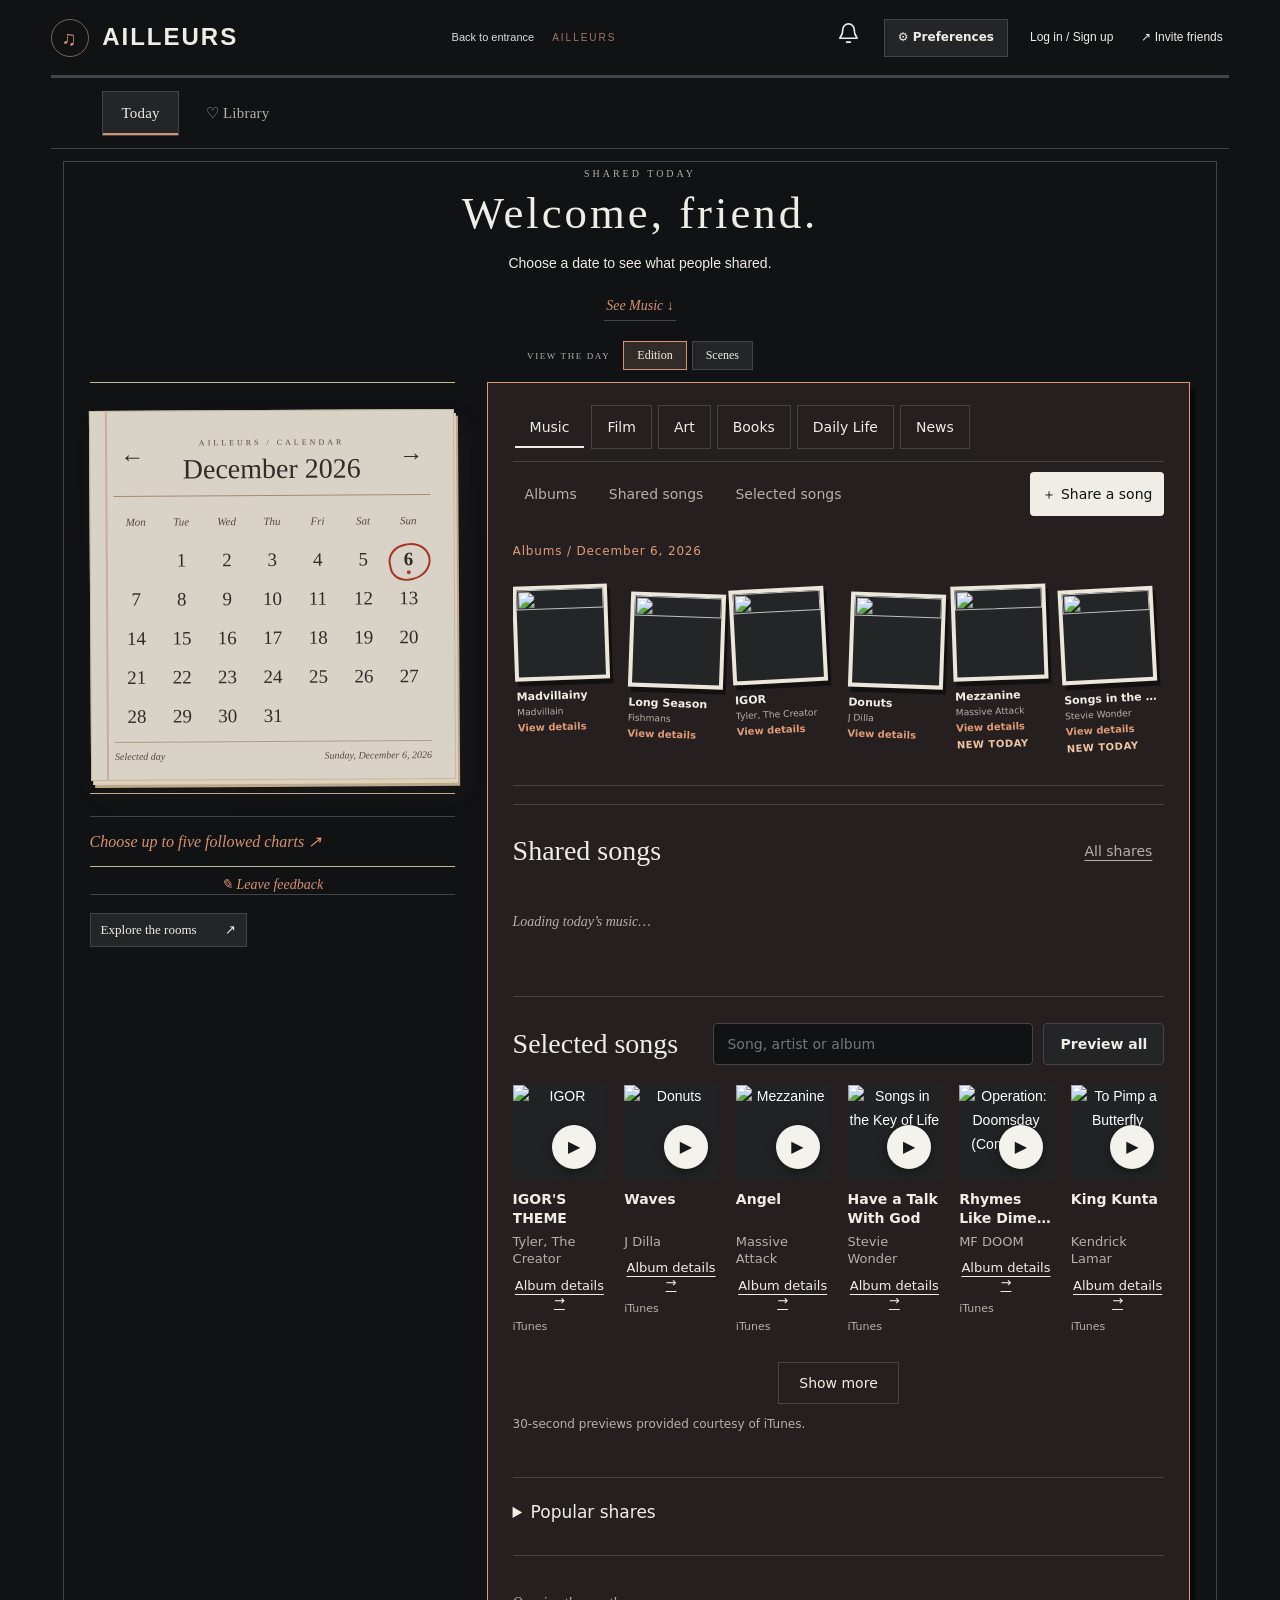
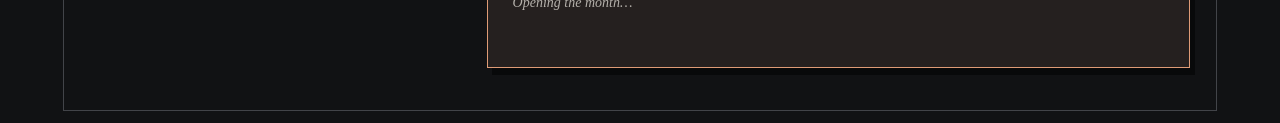
==== commit c87d1c4d: "Clarify music browsing hierarchy and separate reading from playback" ====
--- a/index.html
+++ b/index.html
@@ -22,7 +22,8 @@
   <link rel="stylesheet" href="src/work-research.css?v=20261117a">
   <link rel="stylesheet" href="src/share-previews.css?v=20261118a">
   <link rel="stylesheet" href="src/news.css?v=20261117a">
-  <link rel="stylesheet" href="src/music-refinements.css?v=20261120a">
+  <link rel="stylesheet" href="src/music-refinements.css?v=20261120e">
+  <link rel="stylesheet" href="src/music-index.css?v=20261122a">
 </head>
 <body>
   <div class="site-shell">
@@ -93,16 +94,16 @@
   <script defer src="src/main.js?v=20261119h"></script>
   <script defer src="src/music-search.js?v=20261120a"></script>
   <script defer src="src/music-video-player.js?v=20261120a"></script>
-  <script defer src="src/music-catalog.js?v=20261120a"></script>
+  <script defer src="src/music-catalog.js?v=20261122a"></script>
   <script defer src="src/music-composer.js?v=20261120a"></script>
-  <script defer src="src/music-videos.js?v=20261120a"></script>
+  <script defer src="src/music-videos.js?v=20261120d"></script>
   <script defer src="src/listen.js?v=20261120a"></script>
-  <script defer src="src/link-enrichment.js?v=20261120a"></script>
-  <script defer src="src/song-research.js?v=20261120a"></script>
-  <script defer src="src/song-photo-picker.js?v=20261119d"></script>
+  <script defer src="src/link-enrichment.js?v=20261120e"></script>
+  <script defer src="src/song-research.js?v=20261120d"></script>
+  <script defer src="src/song-photo-picker.js?v=20261120d"></script>
   <script defer src="src/work-research.js?v=20261117a"></script>
   <script defer src="src/share-previews.js?v=20261118a"></script>
-  <script defer src="src/community-v2.js?v=20261120a"></script>
+  <script defer src="src/community-v2.js?v=20261120c"></script>
   <script defer src="src/social.js?v=20261118c"></script>
   <script defer src="src/music-rooms.js?v=20261117b"></script>
   <script defer src="src/appearance.js?v=20261109e"></script>
@@ -115,7 +116,7 @@
   <script defer src="src/editorial-covers.js?v=20261119a"></script>
   <script defer src="src/album-themes.js?v=20261119d"></script>
   <script defer src="src/news.js?v=20261117e"></script>
-  <script defer src="src/site-navigation.js?v=20261119h"></script>
+  <script defer src="src/site-navigation.js?v=20261122a"></script>
   <script defer src="src/editorial-stories.js?v=20261119g"></script>
   <script defer src="src/editorial-detail.js?v=20261120a"></script>
 </body>
--- a/src/music-refinements.css
+++ b/src/music-refinements.css
@@ -128,3 +128,8 @@
 .song-lookup-option[aria-pressed=true]{background:var(--dt-raised,#303235)!important;border-color:var(--record-accent,#e1ac90)!important;color:var(--dt-text,#f3ede6)!important}.song-lookup-option[aria-pressed=true] strong{color:var(--dt-text,#f3ede6)!important}.song-lookup-option[aria-pressed=true] small{color:var(--dt-muted,#c4bcb4)!important}
 
 @media(max-width:650px){.editorial-detail-header{gap:6px;min-height:58px}.editorial-detail-header>small{display:none}.editorial-detail-header .music-reading-actions{margin-left:0;gap:4px}.editorial-detail-header .music-reading-actions button{padding:9px 10px!important;font-size:12px!important}.editorial-detail-header .editorial-more-about{margin-right:auto}.editorial-detail-header .editorial-more-about>summary{font-size:12px;padding:8px}.editorial-detail-tabs{top:58px;flex-wrap:nowrap;overflow-x:auto}.editorial-detail-section{scroll-margin-top:116px}}
+
+.song-reading-page .card-bottom>.song-vote{display:none}
+
+.publish-video-card>div>button{min-height:44px;font-size:12px}.publish-video-stage{scroll-margin-block:80px}
+@media(max-width:600px){.publish-video-grid{grid-template-columns:repeat(2,minmax(0,1fr))}.publish-video-card>div{padding:7px}.publish-video-card strong{font-size:13px}.publish-video-card small{line-height:1.4}}
--- a/src/music-index.css
+++ b/src/music-index.css
@@ -0,0 +1,58 @@
+/* Music has one reading order: albums, member shares, selected songs, archive.
+   Covers open a work. Only an explicit play control starts audio. */
+.music-index .room-shelf-head{display:none}
+.music-index .room-shelf-track{border-bottom:1px solid var(--dt-rule,#504943);padding-bottom:12px;gap:6px}
+.music-index .room-switcher .room-shelf-card,
+body[data-layout="scenes"] .music-index .room-switcher .room-shelf-card{flex:0 0 auto;min-height:44px;min-width:0;padding:8px 15px;background:transparent;box-shadow:none;transform:none;justify-content:center;align-items:center}
+.music-index .room-switcher .room-shelf-card strong,
+body[data-layout="scenes"] .music-index .room-switcher .room-shelf-card strong{font:500 14px/1.3 system-ui,sans-serif;margin:0}
+body[data-layout="scenes"] .music-index .room-switcher .room-shelf-card small,
+body[data-layout="scenes"] .music-index .room-switcher .room-shelf-card span,
+body[data-layout="scenes"] .music-index .room-switcher .room-shelf-card em{display:none}
+.music-index .room-switcher .room-shelf-card.selected{box-shadow:inset 0 -2px var(--dt-text,#eee);border-color:transparent;background:transparent}
+.music-section-nav{display:flex;align-items:center;gap:8px;padding:10px 0 18px;flex-wrap:wrap}
+.music-section-nav a,.music-section-nav button,.music-all-shares{display:inline-flex;align-items:center;justify-content:center;min-height:44px;padding:9px 12px;border:0;background:transparent;color:var(--dt-text,#eee);font:500 14px/1.35 system-ui,sans-serif;text-decoration:none;cursor:pointer;border-radius:4px}
+.music-section-nav a{color:var(--dt-muted,#bbb);text-underline-offset:5px}
+.music-section-nav a:hover{text-decoration:underline;color:var(--dt-text,#eee)}
+.music-section-nav .music-share-primary{margin-left:auto;background:var(--dt-text,#eee);color:var(--dt-bg,#191b1c)}
+.music-index .room-daily-prints{margin-top:0;border-top:0;padding-top:8px}
+.music-index .room-daily-prints-heading{margin-bottom:20px}
+.music-index .room-daily-prints-heading small{font:500 12px/1.5 system-ui,sans-serif;letter-spacing:.07em}
+.music-index>.day-preview-main{display:grid;grid-template-columns:repeat(2,minmax(0,1fr));gap:0 32px;padding:24px 0 12px;border:0;border-top:1px solid var(--dt-rule,#504943);background:transparent;box-shadow:none}
+.music-section-heading{grid-column:1/-1;display:flex;align-items:center;justify-content:space-between;gap:16px;margin-bottom:10px}
+.music-index .music-section-heading h3{font:normal 28px/1.2 Georgia,serif;margin:0}
+.music-all-shares{text-decoration:underline;text-underline-offset:4px;color:var(--dt-muted,#bbb)}
+.music-index .day-preview-main>.day-preview-empty,.music-index .day-preview-main>.day-preview-loading,.music-index .day-preview-main>.day-preview-actions{grid-column:1/-1}
+.music-index .day-preview-main .day-preview-art::after,.music-index .day-preview-periodic .day-preview-art::after{display:none}
+.music-index .day-preview-main .day-preview-art .playable-badge{display:none}
+.music-index .day-preview-main .day-preview-row-actions{flex-wrap:wrap}
+.music-index .shared-song-play{font:500 13px/1 system-ui,sans-serif;padding:8px 13px;min-height:44px;width:auto}
+.music-index .day-preview-action,.music-index .song-platform-menu>summary{min-height:44px;min-width:44px}
+.music-index .music-discovery{margin-top:24px}
+.music-index .music-recordings{margin-top:0;padding-top:26px}
+.music-recording-sleeve{position:relative}
+.music-recording-preview{position:absolute;right:10px;bottom:10px;display:grid;place-items:center;width:44px;height:44px;padding:0;border:0;border-radius:50%;background:#f4f2ed;color:#17191a;box-shadow:0 2px 10px #0006;cursor:pointer;font:16px/1 system-ui,sans-serif}
+.music-recording-preview:hover{background:white;transform:scale(1.05)}
+.music-recording-info strong{white-space:normal;display:-webkit-box;-webkit-line-clamp:2;-webkit-box-orient:vertical;min-height:2.7em}
+.music-index .music-secondary{margin-top:20px;padding-top:12px;border-top:1px solid var(--dt-rule,#504943)}
+.music-chart{margin:0 0 20px}
+.music-chart>summary{min-height:44px;cursor:pointer;font:500 17px/1.5 system-ui,sans-serif;padding:10px 0;color:var(--dt-text,#eee)}
+.music-chart[open]>.day-preview-periodic{max-width:720px;padding:8px 0 20px}
+.music-index .month-archive{margin-top:0;padding-top:8px}
+.music-index .month-archive>.kicker,.music-index .month-archive>.period-caption{display:none}
+.music-index .month-archive>h3{font:normal 24px/1.3 Georgia,serif;margin:8px 0 14px}
+.music-index #music-albums,.music-index #music-shares,.music-index #music-discover{scroll-margin-top:100px}
+.music-index :is(a,button,summary):focus-visible{outline:2px solid var(--dt-text,#eee);outline-offset:4px}
+.music-index :is(#music-albums,#music-shares,#music-discover):focus{outline:0}
+@media(max-width:700px){
+  .music-index>.day-preview-main{grid-template-columns:1fr;gap:0}
+  .music-section-nav{display:grid;grid-template-columns:repeat(3,minmax(0,1fr));gap:4px;padding-bottom:18px}
+  .music-section-nav a{font-size:12px;padding:8px 3px;text-align:center}
+  .music-section-nav .music-share-primary{grid-column:1/-1;margin:4px 0 0;width:100%}
+  .music-index .room-switcher .room-shelf-card,
+  body[data-layout="scenes"] .music-index .room-switcher .room-shelf-card{padding:8px 12px}
+  .music-index .music-section-heading h3{font-size:25px}
+  .music-index .music-recordings-head>div{flex-wrap:wrap}
+  .music-index .music-recordings-head input{flex:1;min-width:150px}
+}
+@media(prefers-reduced-motion:reduce){.music-recording-preview{transition:none}.music-recording-preview:hover{transform:none}}
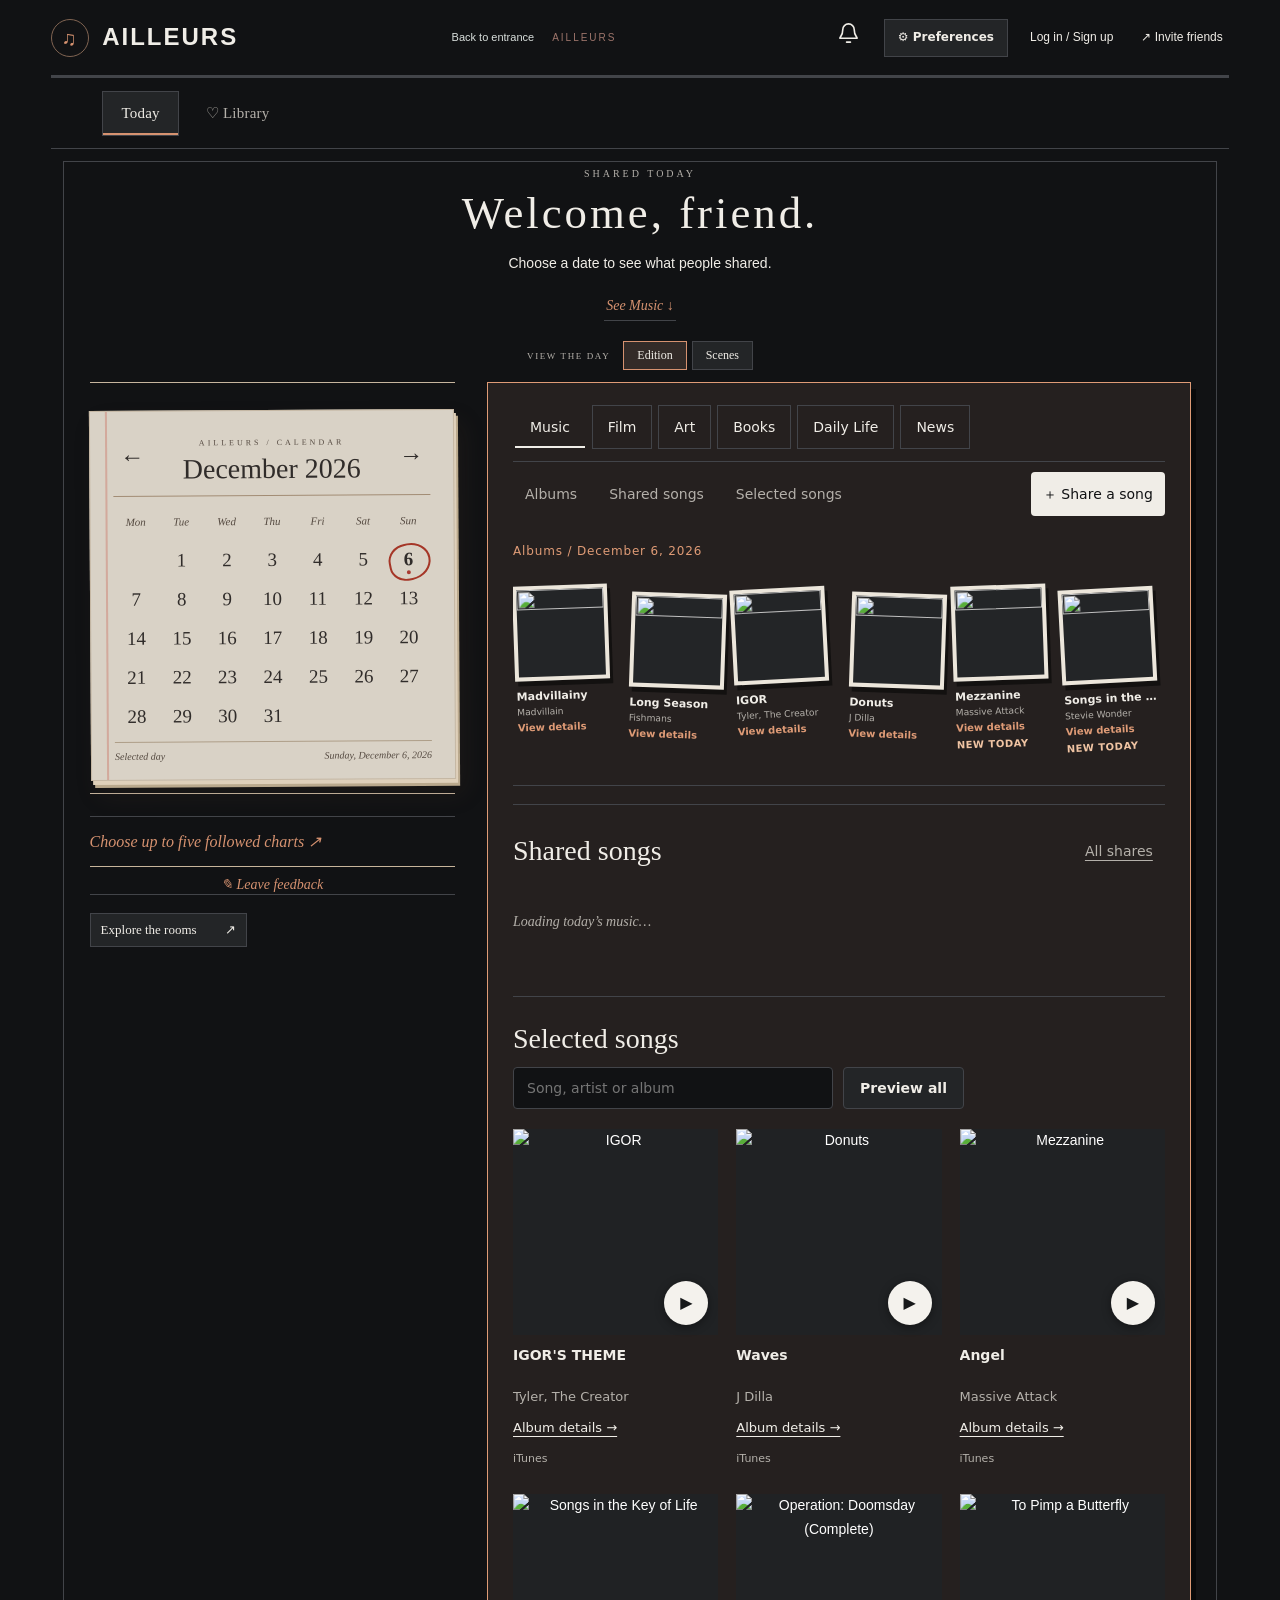
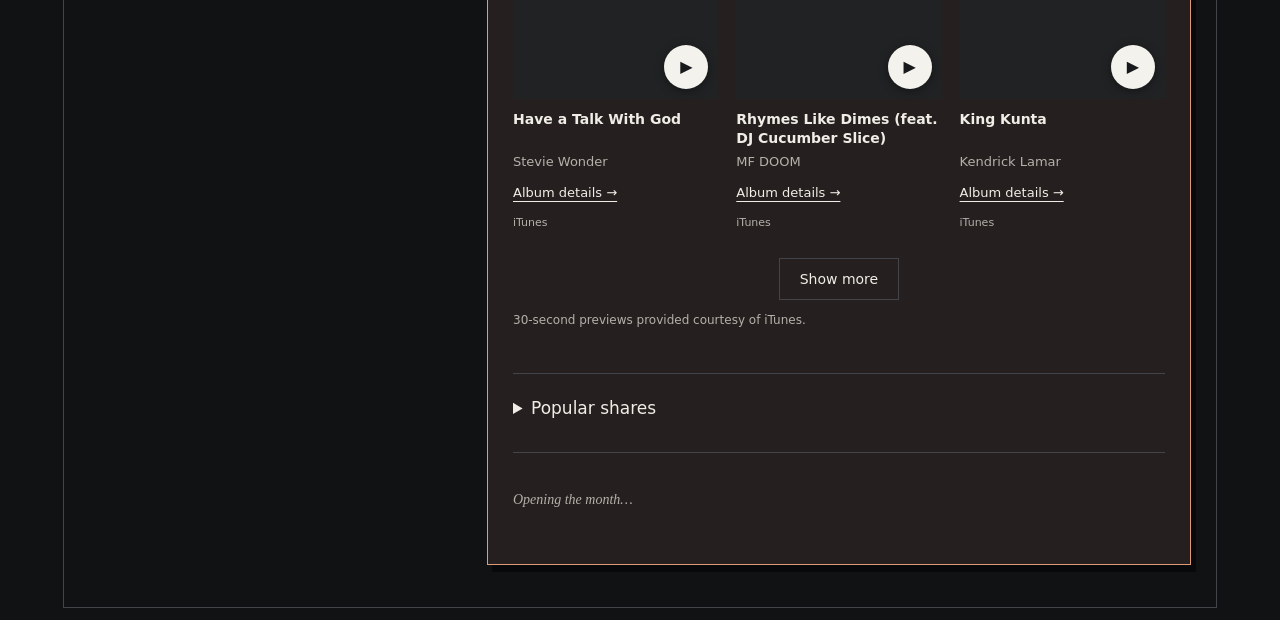
==== commit 26fe7cf9: "Adapt shared music cards to actual Edition column width" ====
--- a/index.html
+++ b/index.html
@@ -23,7 +23,7 @@
   <link rel="stylesheet" href="src/share-previews.css?v=20261118a">
   <link rel="stylesheet" href="src/news.css?v=20261117a">
   <link rel="stylesheet" href="src/music-refinements.css?v=20261120e">
-  <link rel="stylesheet" href="src/music-index.css?v=20261122a">
+  <link rel="stylesheet" href="src/music-index.css?v=20261122b">
 </head>
 <body>
   <div class="site-shell">
--- a/src/music-index.css
+++ b/src/music-index.css
@@ -1,5 +1,6 @@
 /* Music has one reading order: albums, member shares, selected songs, archive.
    Covers open a work. Only an explicit play control starts audio. */
+.music-index{container:music-index / inline-size}
 .music-index .room-shelf-head{display:none}
 .music-index .room-shelf-track{border-bottom:1px solid var(--dt-rule,#504943);padding-bottom:12px;gap:6px}
 .music-index .room-switcher .room-shelf-card,
@@ -18,7 +19,7 @@
 .music-index .room-daily-prints{margin-top:0;border-top:0;padding-top:8px}
 .music-index .room-daily-prints-heading{margin-bottom:20px}
 .music-index .room-daily-prints-heading small{font:500 12px/1.5 system-ui,sans-serif;letter-spacing:.07em}
-.music-index>.day-preview-main{display:grid;grid-template-columns:repeat(2,minmax(0,1fr));gap:0 32px;padding:24px 0 12px;border:0;border-top:1px solid var(--dt-rule,#504943);background:transparent;box-shadow:none}
+.music-index>.day-preview-main{display:grid;grid-template-columns:1fr;gap:0 32px;padding:24px 0 12px;border:0;border-top:1px solid var(--dt-rule,#504943);background:transparent;box-shadow:none}
 .music-section-heading{grid-column:1/-1;display:flex;align-items:center;justify-content:space-between;gap:16px;margin-bottom:10px}
 .music-index .music-section-heading h3{font:normal 28px/1.2 Georgia,serif;margin:0}
 .music-all-shares{text-decoration:underline;text-underline-offset:4px;color:var(--dt-muted,#bbb)}
@@ -44,6 +45,11 @@
 .music-index #music-albums,.music-index #music-shares,.music-index #music-discover{scroll-margin-top:100px}
 .music-index :is(a,button,summary):focus-visible{outline:2px solid var(--dt-text,#eee);outline-offset:4px}
 .music-index :is(#music-albums,#music-shares,#music-discover):focus{outline:0}
+@container music-index (min-width:900px){.music-index>.day-preview-main{grid-template-columns:repeat(2,minmax(0,1fr))}}
+@container music-index (min-width:500px) and (max-width:899px){
+  .music-index .music-recordings-grid{grid-template-columns:repeat(3,minmax(0,1fr))}
+  .music-index .music-recordings-head{flex-direction:column;align-items:flex-start;gap:12px}
+}
 @media(max-width:700px){
   .music-index>.day-preview-main{grid-template-columns:1fr;gap:0}
   .music-section-nav{display:grid;grid-template-columns:repeat(3,minmax(0,1fr));gap:4px;padding-bottom:18px}
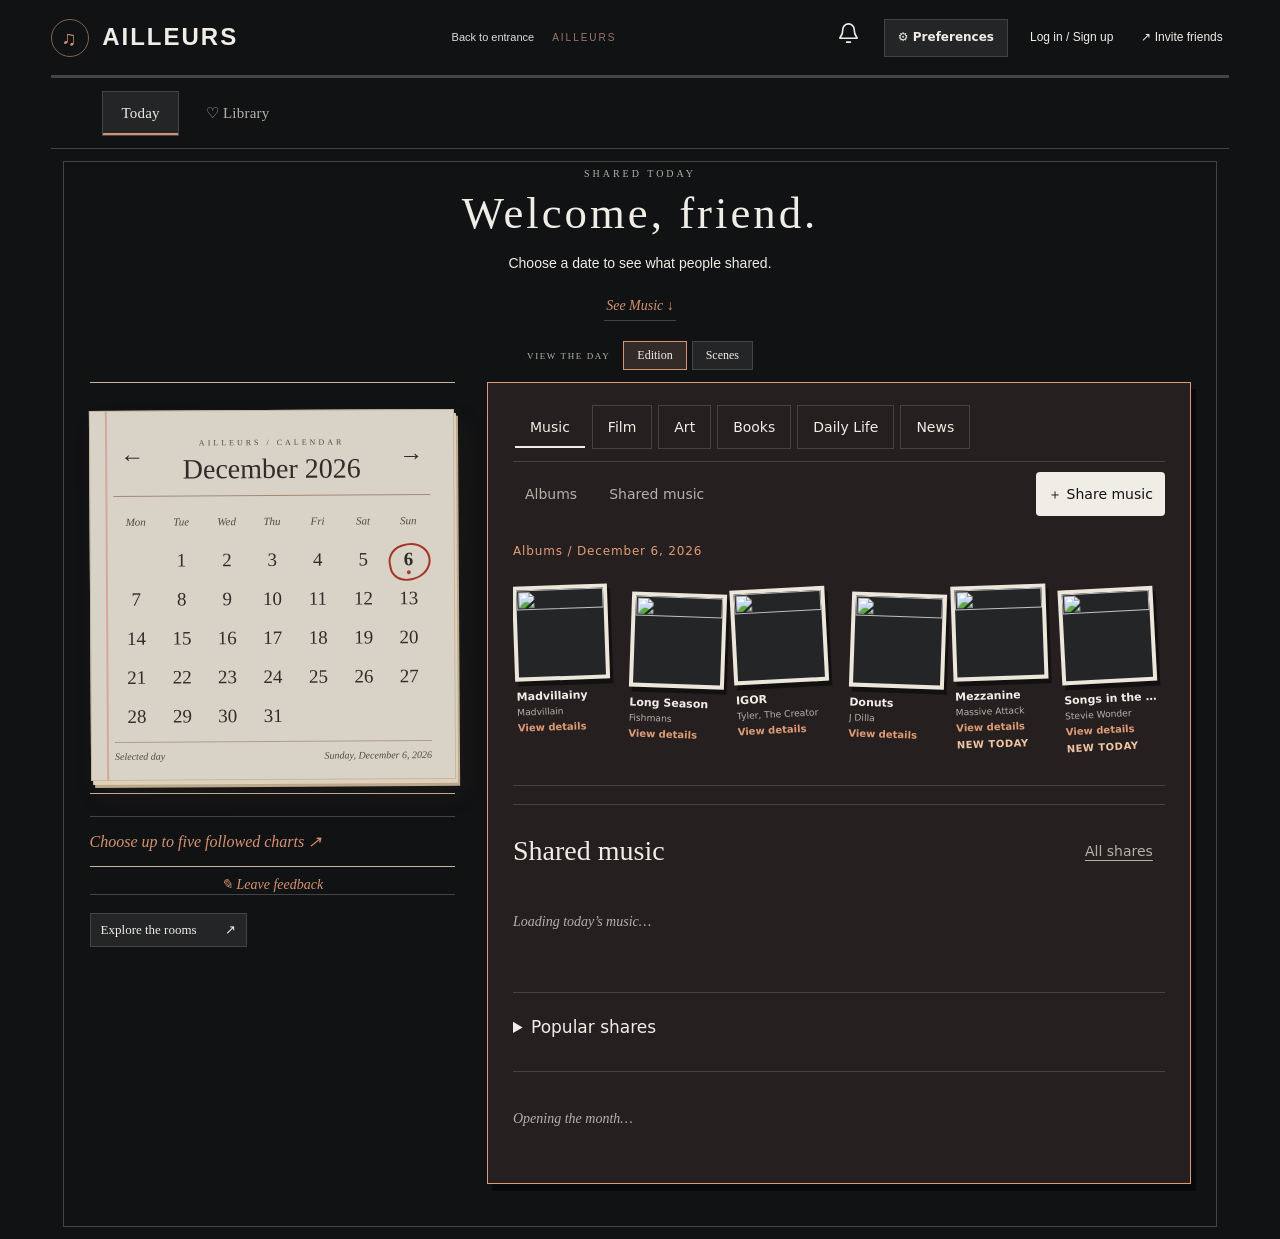
==== commit b33cb190: "Add album sharing and explicit YouTube selection; move curated songs into Library" ====
--- a/index.html
+++ b/index.html
@@ -23,7 +23,7 @@
   <link rel="stylesheet" href="src/share-previews.css?v=20261118a">
   <link rel="stylesheet" href="src/news.css?v=20261117a">
   <link rel="stylesheet" href="src/music-refinements.css?v=20261120e">
-  <link rel="stylesheet" href="src/music-index.css?v=20261122b">
+  <link rel="stylesheet" href="src/music-index.css?v=20261122c">
 </head>
 <body>
   <div class="site-shell">
@@ -91,32 +91,34 @@
   <div id="toast" class="toast" role="status" aria-live="polite"></div>
   <script src="config.js"></script>
   <script defer src="vendor/supabase.js"></script>
-  <script defer src="src/main.js?v=20261119h"></script>
+  <script defer src="src/main.js?v=20261122c"></script>
   <script defer src="src/music-search.js?v=20261120a"></script>
   <script defer src="src/music-video-player.js?v=20261120a"></script>
-  <script defer src="src/music-catalog.js?v=20261122a"></script>
-  <script defer src="src/music-composer.js?v=20261120a"></script>
+  <script defer src="src/music-catalog.js?v=20261122c"></script>
+  <script defer src="src/music-sharing.js?v=20261122c"></script>
+  <script defer src="src/music-composer.js?v=20261122c"></script>
   <script defer src="src/music-videos.js?v=20261120d"></script>
   <script defer src="src/listen.js?v=20261120a"></script>
-  <script defer src="src/link-enrichment.js?v=20261120e"></script>
-  <script defer src="src/song-research.js?v=20261120d"></script>
+  <script defer src="src/music-video-search.js?v=20261122c"></script>
+  <script defer src="src/link-enrichment.js?v=20261122c"></script>
+  <script defer src="src/song-research.js?v=20261122c"></script>
   <script defer src="src/song-photo-picker.js?v=20261120d"></script>
   <script defer src="src/work-research.js?v=20261117a"></script>
   <script defer src="src/share-previews.js?v=20261118a"></script>
-  <script defer src="src/community-v2.js?v=20261120c"></script>
-  <script defer src="src/social.js?v=20261118c"></script>
+  <script defer src="src/community-v2.js?v=20261122c"></script>
+  <script defer src="src/social.js?v=20261122c"></script>
   <script defer src="src/music-rooms.js?v=20261117b"></script>
   <script defer src="src/appearance.js?v=20261109e"></script>
   <script defer src="src/playlists.js?v=20261109a"></script>
   <script defer src="src/notifications.js?v=20261030a"></script>
   <script defer src="src/categories.js?v=20261029f"></script>
-  <script defer src="src/author-tools.js?v=20261118c"></script>
+  <script defer src="src/author-tools.js?v=20261122c"></script>
   <script defer src="src/site-language.js?v=20261117a"></script>
   <script defer src="src/site-guide.js?v=20261029f"></script>
   <script defer src="src/editorial-covers.js?v=20261119a"></script>
   <script defer src="src/album-themes.js?v=20261119d"></script>
   <script defer src="src/news.js?v=20261117e"></script>
-  <script defer src="src/site-navigation.js?v=20261122a"></script>
+  <script defer src="src/site-navigation.js?v=20261122c"></script>
   <script defer src="src/editorial-stories.js?v=20261119g"></script>
   <script defer src="src/editorial-detail.js?v=20261120a"></script>
 </body>
--- a/src/music-index.css
+++ b/src/music-index.css
@@ -52,7 +52,7 @@
 }
 @media(max-width:700px){
   .music-index>.day-preview-main{grid-template-columns:1fr;gap:0}
-  .music-section-nav{display:grid;grid-template-columns:repeat(3,minmax(0,1fr));gap:4px;padding-bottom:18px}
+  .music-section-nav{display:grid;grid-template-columns:repeat(2,minmax(0,1fr));gap:4px;padding-bottom:18px}
   .music-section-nav a{font-size:12px;padding:8px 3px;text-align:center}
   .music-section-nav .music-share-primary{grid-column:1/-1;margin:4px 0 0;width:100%}
   .music-index .room-switcher .room-shelf-card,
@@ -62,3 +62,26 @@
   .music-index .music-recordings-head input{flex:1;min-width:150px}
 }
 @media(prefers-reduced-motion:reduce){.music-recording-preview{transition:none}.music-recording-preview:hover{transform:none}}
+.library-selection{max-width:1200px;margin:20px auto}.library-selection .music-recordings{border-top:0;margin-top:0}
+.music-share-kind{display:flex;align-items:center;gap:8px;border:0;margin:12px 0 20px;padding:0}
+.music-share-kind legend{font:500 13px system-ui;color:var(--dt-muted,#bbb);margin-bottom:8px}
+.music-share-kind label{display:flex!important;align-items:center;gap:9px;min-height:44px;padding:9px 18px;margin:0!important;border:1px solid var(--dt-rule,#655e58);border-radius:5px;cursor:pointer;font:500 15px system-ui}
+.music-share-kind label:has(:checked){border-color:var(--dt-text,#eee);background:var(--dt-raised,#292b2c)}
+.music-share-kind input{width:16px!important;min-height:0!important;accent-color:var(--dt-text,#eee)}
+.publish-video-results{margin:22px 0;padding:22px 0;border-top:1px solid var(--dt-rule,#655e58);border-bottom:1px solid var(--dt-rule,#655e58)}
+.publish-video-results[hidden]{display:none}
+.video-picker-head{display:flex;align-items:center;justify-content:space-between;gap:15px}
+.video-picker-head h3{margin:0;font:600 20px/1.3 system-ui,sans-serif}
+.video-picker-head button,.video-picker-none,.video-use{min-height:44px;padding:9px 13px;border:1px solid var(--dt-rule,#655e58);border-radius:4px;background:transparent;color:var(--dt-text,#eee);font:500 14px/1.3 system-ui;cursor:pointer}
+.video-picker-status{font:14px/1.5 system-ui,sans-serif;color:var(--dt-muted,#bbb);margin:12px 0}
+.publish-video-results .publish-video-grid{display:grid;grid-template-columns:repeat(3,minmax(0,1fr));gap:12px}
+.publish-video-card{min-width:0}.publish-video-card strong{font:600 13px/1.4 system-ui;display:-webkit-box;-webkit-line-clamp:3;-webkit-box-orient:vertical;overflow:hidden;margin-top:8px}
+.publish-video-card small{display:block;font:12px/1.4 system-ui;color:var(--dt-muted,#bbb);margin:5px 0 10px}
+.video-use[aria-pressed="true"],.video-picker-none[aria-pressed="true"]{border-color:var(--dt-text,#eee);background:var(--dt-text,#eee);color:var(--dt-bg,#17191a)}
+.video-picker-none{margin-top:14px}.publish-video-stage:not(:empty){margin-top:20px}
+.music-work-kind{display:block;font:500 11px/1.4 system-ui,sans-serif;letter-spacing:.06em;text-transform:uppercase;color:var(--dt-muted,#bbb);margin:6px 0}
+.album-entry{padding:10px 0}.album-entry label{font:500 14px system-ui}.album-entry select{margin-top:9px;min-height:44px;max-width:100%}
+.shared-album-tracks{clear:both;padding:24px 0;max-width:850px}.shared-album-tracks h3{font:normal 28px Georgia,serif}.shared-album-tracks li{padding:3px 0}
+.album-track-preview,.album-entry-play{min-height:44px;padding:9px 12px;border:0;background:transparent;color:var(--dt-text,#eee);font:15px/1.5 system-ui;cursor:pointer;text-align:left}
+.album-track-preview:hover{text-decoration:underline}.shared-album-tracks summary{min-height:44px;cursor:pointer;padding:10px 0}.shared-album-tracks small{display:block;color:var(--dt-muted,#bbb);font:12px system-ui;margin-top:12px}
+@media(max-width:600px){.publish-video-results .publish-video-grid{grid-template-columns:repeat(2,minmax(0,1fr))}.video-picker-head h3{font-size:18px}}
